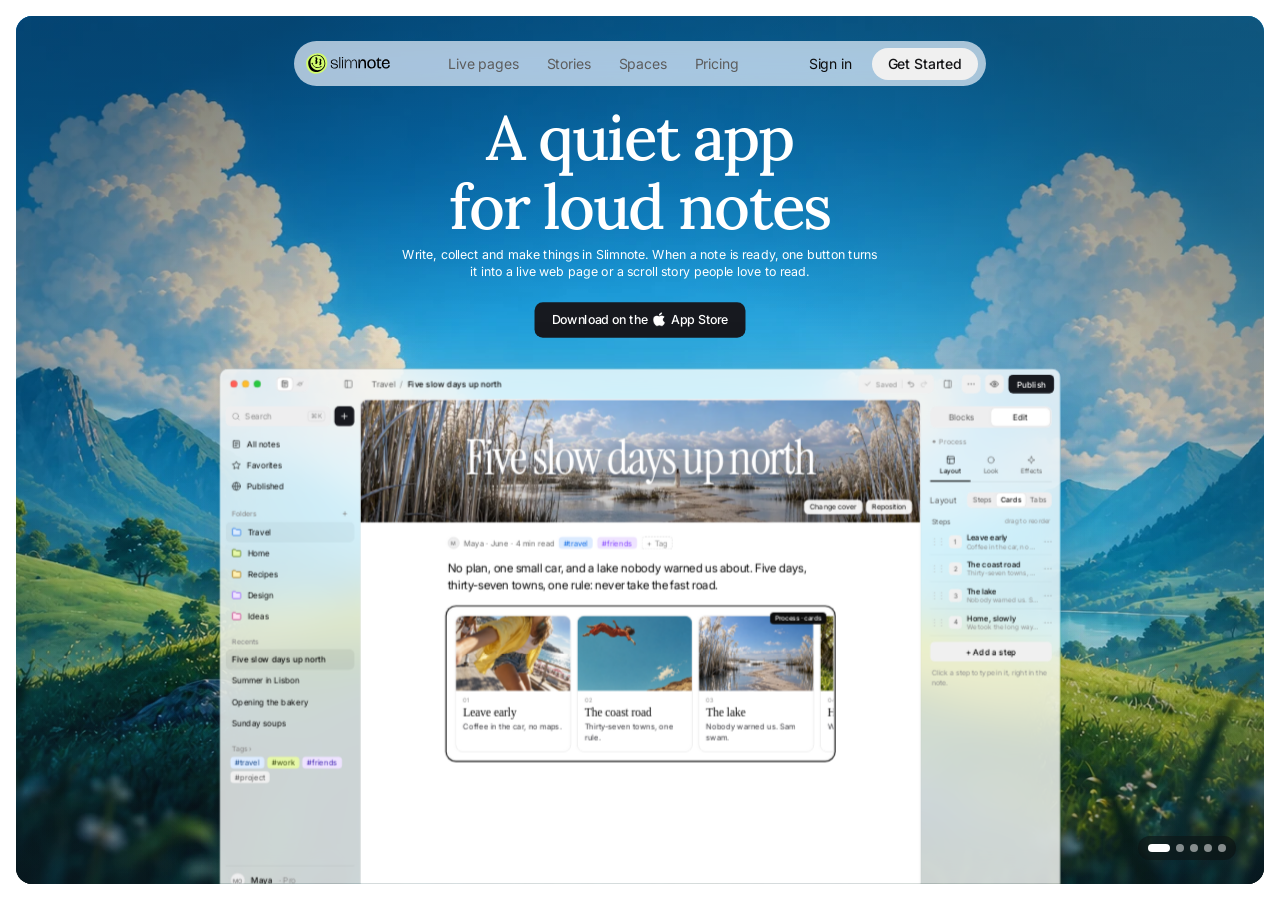
==== index.html @ 44270147 "Hero v7 and v8: two ways to focus on the app; v6 saved - versions/v6/: the still landscape, no focus" ====
<!doctype html>
<html lang="en">
<head>
<meta charset="utf-8">
<meta name="viewport" content="width=device-width, initial-scale=1, viewport-fit=cover">
<title>Slimnote — a quiet app for loud notes</title>
<meta name="description" content="Write, collect and make things in Slimnote. When a note is ready, one button turns it into a live web page.">
<link rel="icon" type="image/svg+xml" href="assets/img/slimnote-mark.svg">
<link rel="preconnect" href="https://fonts.googleapis.com">
<link rel="preconnect" href="https://fonts.gstatic.com" crossorigin>
<link rel="stylesheet" href="https://fonts.googleapis.com/css2?family=Lora:wght@500&amp;family=Google+Sans+Flex:wght@400&amp;family=Instrument+Serif:ital@0;1&amp;family=Caveat:wght@500&amp;family=Inter:wght@500&amp;display=swap">
<link rel="stylesheet" href="css/site.css">
</head>
<body>



<main>
  <section class="hero hero--pill hero--fit focus-vignette" data-hero aria-label="Slimnote">
    <div class="hero-card">
      <img class="hero-video" src="assets/img/hero-landscape.webp" alt="" aria-hidden="true" width="1672" height="941">
      <div class="hero-shade" aria-hidden="true"></div>
      <div class="hero-focus" aria-hidden="true"></div>
      <header class="nav-pill">
        <nav class="nav-pill-inner" aria-label="Main">
          <a class="nav-logo" href="/" aria-label="Slimnote home"><img src="assets/img/slimnote-logo.svg" alt="Slimnote" width="84" height="21"></a>
          <div class="nav-links">
            <a href="#pages">Live pages</a>
            <a href="#stories">Stories</a>
            <a href="#spaces">Spaces</a>
            <a href="#pricing">Pricing</a>
          </div>
          <div class="nav-right">
            <a class="nav-signin" href="https://web.slimnote.app">Sign in</a>
            <a class="btn-quiet btn-round press" href="#get-started">Get Started</a>
          </div>
        </nav>
      </header>

      <div class="hero-content">
        <div class="hero-copy">
          <div class="hero-text">
            <h1 class="hero-title">A quiet app<br>for loud notes</h1>
            <p class="hero-sub">Write, collect and make things in Slimnote. When a note is ready, one button turns it into a live web page or a scroll story people love to read.</p>
          </div>
          <a class="btn-store press" href="#get-started">Download on the <img src="assets/img/apple-logo.png" alt="Apple" width="17" height="17"> App Store</a>
        </div>


        <div class="app-frame">
        <div class="app-window" role="img" aria-label="The Slimnote Mac app, showing notes being made">
          <div class="app-scale">
<div class="screen" data-note="cover" aria-hidden="true">
<!-- Five slow days up north — photo cover and process -->
<div style="width: 1440px; height: 900px; position: relative; overflow: hidden; background: #f9f9f9; color: #0d0d0d; font-family: -apple-system, BlinkMacSystemFont, 'SF Pro Text', 'Inter', 'Segoe UI', system-ui, sans-serif; -webkit-font-smoothing: antialiased; display: flex; flex-direction: column; font-size: 14px;">
  <!-- Top bar -->
  <div style="height: 52px; flex: 0 0 52px; display: flex; align-items: center;">
    <div style="width: 240px; flex: 0 0 240px; display: flex; align-items: center; gap: 10px; padding: 0 12px 0 18px; box-sizing: border-box;">
      <span style="display: flex; gap: 8px; width: 68px; flex: 0 0 68px;" aria-hidden="true"><span style="width: 12px; height: 12px; border-radius: 50%; background: #ff5f57; box-shadow: inset 0 0 0 0.5px rgba(0,0,0,0.2);"></span><span style="width: 12px; height: 12px; border-radius: 50%; background: #febc2e; box-shadow: inset 0 0 0 0.5px rgba(0,0,0,0.2);"></span><span style="width: 12px; height: 12px; border-radius: 50%; background: #28c840; box-shadow: inset 0 0 0 0.5px rgba(0,0,0,0.2);"></span></span>
      <div style="display: flex; padding: 2px; border-radius: 8px; background: #eeeeef; margin-left: 0; margin-right: auto;">
        <span style="width: 26px; height: 22px; border-radius: 6px; background: #ffffff; box-shadow: 0 0 0 1px rgba(0,0,0,0.08); display: flex; align-items: center; justify-content: center;"><svg aria-hidden="true" width="14" height="14" viewBox="0 0 24 24" fill="none" stroke="#0d0d0d" stroke-width="1.6" stroke-linecap="round" stroke-linejoin="round"><rect width="16" height="18" x="4" y="3" rx="2"></rect><path d="M8 8h8"></path><path d="M8 12h8"></path><path d="M8 16h5"></path></svg></span>
        <span style="width: 26px; height: 22px; display: flex; align-items: center; justify-content: center;"><svg aria-hidden="true" width="14" height="14" viewBox="0 0 24 24" fill="none" stroke="#8f8f8f" stroke-width="1.6" stroke-linecap="round" stroke-linejoin="round"><circle cx="12" cy="12" r="5"></circle><path d="M3 15c3-1 15-6 18-9"></path></svg></span>
      </div>
      <svg aria-hidden="true" width="16" height="16" viewBox="0 0 24 24" fill="none" stroke="#5d5d5d" stroke-width="1.6" stroke-linecap="round" stroke-linejoin="round"><rect width="18" height="18" x="3" y="3" rx="2"></rect><path d="M9 3v18"></path></svg>
    </div>
    <div style="flex: 1 1 auto; display: flex; align-items: center; gap: 8px; padding-left: 20px;">
      <span style="color: #5d5d5d;">Travel</span><span style="color: #8f8f8f;">/</span><span style="font-weight: 500;">Five slow days up north</span>
    </div>
    <div style="display: flex; align-items: center; gap: 8px; padding-right: 12px;">
      <span style="display: inline-flex; align-items: center; gap: 8px; height: 32px; padding: 0 10px; border-radius: 8px; background: #f0f0f0; font-size: 12px; color: #8f8f8f;"><svg aria-hidden="true" width="12" height="12" viewBox="0 0 24 24" fill="none" stroke="currentColor" stroke-width="2.2" stroke-linecap="round" stroke-linejoin="round"><path d="M20 6 9 17l-5-5"></path></svg>Saved<span style="width: 1px; height: 14px; background: rgba(0,0,0,0.1);"></span><svg aria-hidden="true" width="14" height="14" viewBox="0 0 24 24" fill="none" stroke="#5d5d5d" stroke-width="1.7" stroke-linecap="round" stroke-linejoin="round"><path d="M9 14 4 9l5-5"></path><path d="M4 9h10.5a5.5 5.5 0 0 1 0 11H11"></path></svg><svg aria-hidden="true" width="14" height="14" viewBox="0 0 24 24" fill="none" stroke="#bdbdbd" stroke-width="1.7" stroke-linecap="round" stroke-linejoin="round"><path d="m15 14 5-5-5-5"></path><path d="M20 9H9.5a5.5 5.5 0 0 0 0 11H13"></path></svg></span>
      <span style="width: 32px; height: 35px; display: flex; align-items: center; justify-content: center;"><svg aria-hidden="true" width="16" height="16" viewBox="0 0 24 24" fill="none" stroke="#5d5d5d" stroke-width="1.6" stroke-linecap="round" stroke-linejoin="round"><rect width="18" height="18" x="3" y="3" rx="2"></rect><path d="M15 3v18"></path></svg></span>
      <span style="width: 32px; height: 32px; border-radius: 8px; background: #f0f0f0; display: flex; align-items: center; justify-content: center;"><svg aria-hidden="true" width="16" height="16" viewBox="0 0 24 24" fill="#3a3a3a"><circle cx="5" cy="12" r="1.6"></circle><circle cx="12" cy="12" r="1.6"></circle><circle cx="19" cy="12" r="1.6"></circle></svg></span>
      <span style="width: 32px; height: 32px; border-radius: 8px; background: #f0f0f0; display: flex; align-items: center; justify-content: center;"><svg aria-hidden="true" width="16" height="16" viewBox="0 0 24 24" fill="none" stroke="#0d0d0d" stroke-width="1.6" stroke-linecap="round" stroke-linejoin="round"><path d="M2 12s3.5-7 10-7 10 7 10 7-3.5 7-10 7S2 12 2 12Z"></path><circle cx="12" cy="12" r="3"></circle></svg></span>
      <span data-pub style="height: 32px; padding: 0 14px; border-radius: 8px; background: #17191f; color: #ffffff; font-weight: 500; display: flex; align-items: center; gap: 6px; transition: background-color 200ms ease, color 200ms ease, transform 160ms cubic-bezier(0.23,1,0.32,1);">Publish</span>
    </div>
  </div>
  <div style="flex: 1 1 auto; display: flex; min-height: 0;">
    <!-- Sidebar -->
    <div style="width: 240px; flex: 0 0 240px; padding: 12px 10px; box-sizing: border-box; display: flex; flex-direction: column; gap: 1px;">
      <div style="display: flex; gap: 6px; margin-bottom: 12px;">
        <div style="flex: 1; height: 34px; border-radius: 8px; background: #eeeeef; display: flex; align-items: center; gap: 8px; padding: 0 10px; color: #8f8f8f;"><svg aria-hidden="true" width="15" height="15" viewBox="0 0 24 24" fill="none" stroke="currentColor" stroke-width="1.6" stroke-linecap="round"><circle cx="11" cy="11" r="8"></circle><path d="m21 21-4.3-4.3"></path></svg>Search<span style="margin-left: auto; font-size: 11px; padding: 1px 5px; border-radius: 5px; border: 1px solid rgba(0,0,0,0.1);">⌘K</span></div>
        <span style="width: 34px; height: 34px; border-radius: 8px; background: #17191f; display: flex; align-items: center; justify-content: center;"><svg aria-hidden="true" width="16" height="16" viewBox="0 0 24 24" fill="none" stroke="#ffffff" stroke-width="2" stroke-linecap="round"><path d="M12 5v14"></path><path d="M5 12h14"></path></svg></span>
      </div>
      <div style="height: 35px; display: flex; align-items: center; gap: 10px; padding: 0 10px;"><svg aria-hidden="true" width="16" height="16" viewBox="0 0 24 24" fill="none" stroke="#0d0d0d" stroke-width="1.6" stroke-linecap="round" stroke-linejoin="round"><rect width="16" height="18" x="4" y="3" rx="2"></rect><path d="M8 8h8"></path><path d="M8 12h8"></path><path d="M8 16h5"></path></svg>All notes</div>
      <div style="height: 35px; display: flex; align-items: center; gap: 10px; padding: 0 10px;"><svg aria-hidden="true" width="16" height="16" viewBox="0 0 24 24" fill="none" stroke="#0d0d0d" stroke-width="1.6" stroke-linejoin="round"><polygon points="12 2 15.09 8.26 22 9.27 17 14.14 18.18 21.02 12 17.77 5.82 21.02 7 14.14 2 9.27 8.91 8.26 12 2"></polygon></svg>Favorites</div>
      <div style="height: 35px; display: flex; align-items: center; gap: 10px; padding: 0 10px;"><svg aria-hidden="true" width="16" height="16" viewBox="0 0 24 24" fill="none" stroke="#0d0d0d" stroke-width="1.6" stroke-linecap="round"><circle cx="12" cy="12" r="10"></circle><path d="M12 2a14.5 14.5 0 0 0 0 20 14.5 14.5 0 0 0 0-20"></path><path d="M2 12h20"></path></svg>Published</div>
      <div style="display: flex; align-items: center; justify-content: space-between; padding: 18px 10px 4px; font-size: 12px; font-weight: 500; color: #8f8f8f;">Folders<span style="font-size: 16px; font-weight: 400;">+</span></div>
      <div style="height: 35px; display: flex; align-items: center; gap: 10px; padding: 0 10px; border-radius: 8px; background: rgba(0,0,0,0.04);"><svg aria-hidden="true" width="17" height="17" viewBox="0 0 24 24" fill="#dcebff" stroke="#1a73e8" stroke-width="1.8" stroke-linejoin="round"><path d="M20 20a2 2 0 0 0 2-2V8a2 2 0 0 0-2-2h-7.9a2 2 0 0 1-1.69-.9L9.6 3.9A2 2 0 0 0 7.93 3H4a2 2 0 0 0-2 2v13a2 2 0 0 0 2 2Z"></path></svg>Travel</div>
      <div style="height: 35px; display: flex; align-items: center; gap: 10px; padding: 0 10px;"><svg aria-hidden="true" width="17" height="17" viewBox="0 0 24 24" fill="#e6f8a8" stroke="#4f6b0a" stroke-width="1.8" stroke-linejoin="round"><path d="M20 20a2 2 0 0 0 2-2V8a2 2 0 0 0-2-2h-7.9a2 2 0 0 1-1.69-.9L9.6 3.9A2 2 0 0 0 7.93 3H4a2 2 0 0 0-2 2v13a2 2 0 0 0 2 2Z"></path></svg>Home</div>
      <div style="height: 35px; display: flex; align-items: center; gap: 10px; padding: 0 10px;"><svg aria-hidden="true" width="17" height="17" viewBox="0 0 24 24" fill="#fff0b0" stroke="#9a6700" stroke-width="1.8" stroke-linejoin="round"><path d="M20 20a2 2 0 0 0 2-2V8a2 2 0 0 0-2-2h-7.9a2 2 0 0 1-1.69-.9L9.6 3.9A2 2 0 0 0 7.93 3H4a2 2 0 0 0-2 2v13a2 2 0 0 0 2 2Z"></path></svg>Recipes</div>
      <div style="height: 35px; display: flex; align-items: center; gap: 10px; padding: 0 10px;"><svg aria-hidden="true" width="17" height="17" viewBox="0 0 24 24" fill="#eee3ff" stroke="#8a4dff" stroke-width="1.8" stroke-linejoin="round"><path d="M20 20a2 2 0 0 0 2-2V8a2 2 0 0 0-2-2h-7.9a2 2 0 0 1-1.69-.9L9.6 3.9A2 2 0 0 0 7.93 3H4a2 2 0 0 0-2 2v13a2 2 0 0 0 2 2Z"></path></svg>Design</div>
      <div style="height: 35px; display: flex; align-items: center; gap: 10px; padding: 0 10px;"><svg aria-hidden="true" width="17" height="17" viewBox="0 0 24 24" fill="#ffe0f0" stroke="#c02a7f" stroke-width="1.8" stroke-linejoin="round"><path d="M20 20a2 2 0 0 0 2-2V8a2 2 0 0 0-2-2h-7.9a2 2 0 0 1-1.69-.9L9.6 3.9A2 2 0 0 0 7.93 3H4a2 2 0 0 0-2 2v13a2 2 0 0 0 2 2Z"></path></svg>Ideas</div>
      <div style="padding: 18px 10px 4px; font-size: 12px; font-weight: 500; color: #8f8f8f;">Recents</div>
      <div style="height: 35px; display: flex; align-items: center; padding: 0 10px; border-radius: 8px; background: rgba(0,0,0,0.06); font-weight: 500;">Five slow days up north</div>
      <div style="height: 35px; display: flex; align-items: center; padding: 0 10px;">Summer in Lisbon</div>
      <div style="height: 35px; display: flex; align-items: center; padding: 0 10px;">Opening the bakery</div>
      <div style="height: 35px; display: flex; align-items: center; padding: 0 10px;">Sunday soups</div>
      <div style="padding: 18px 10px 6px; font-size: 12px; font-weight: 500; color: #8f8f8f;">Tags ›</div>
      <div style="display: flex; flex-wrap: wrap; gap: 5px; padding: 0 8px; font-size: 13px;">
        <span style="padding: 2px 8px; border-radius: 6px; background: #dcebff; color: #1f4f8f;">#travel</span>
        <span style="padding: 2px 8px; border-radius: 6px; background: #e6f8a8; color: #3d4d12;">#work</span>
        <span style="padding: 2px 8px; border-radius: 6px; background: #eee3ff; color: #4b2fb8;">#friends</span>
        <span style="padding: 2px 8px; border-radius: 6px; background: #f0f0f0; color: #5d5d5d;">#project</span>
      </div>
      <div style="margin-top: auto; border-top: 1px solid rgba(0,0,0,0.08); padding: 12px 8px 0; display: flex; align-items: center; gap: 10px;">
        <span style="width: 25px; height: 25px; border-radius: 50%; background: #eeeeef; border: 1px solid #dcdcdc; display: flex; align-items: center; justify-content: center; font-size: 10px; color: #5d5d5d;">MO</span><span style="font-weight: 500;">Maya</span><span style="color: #8f8f8f;">· Pro</span>
      </div>
    </div>
    <!-- Note card -->
    <div data-card style="flex: 1 1 auto; min-width: 0; margin: 0 16px 8px 0; background: #ffffff; border: 1px solid rgba(0,0,0,0.08); border-radius: 12px; overflow: hidden; position: relative;">
      <!-- Photo cover with the title on it (selected) -->
      <div style="position: relative; height: 210px; overflow: hidden;">
        <img src="assets/img/reed-shore.webp" alt="Reeds on a quiet lake shore" style="width: 100%; height: 100%; object-fit: cover; object-position: center 55%; display: block;">
        <div aria-hidden="true" style="position: absolute; inset: 0; background: linear-gradient(180deg, rgba(0,0,0,0) 30%, rgba(0,0,0,0.28));"></div>
        <h1 style="position: absolute; left: 0; right: 0; top: 58px; margin: 0; text-align: center; font-family: 'Instrument Serif', ui-serif, Georgia, serif; font-weight: 400; font-size: 84px; line-height: 1; letter-spacing: -2.8px; color: #ffffff; text-shadow: 0 2px 24px rgba(0,0,0,0.25);">Five slow days up north</h1>
        <div style="position: absolute; right: 14px; bottom: 14px; display: flex; gap: 6px; font-size: 12px;">
          <span style="padding: 5px 10px; border-radius: 8px; background: rgba(255,255,255,0.92); color: #0d0d0d;">Change cover</span>
          <span style="padding: 5px 10px; border-radius: 8px; background: rgba(255,255,255,0.92); color: #0d0d0d;">Reposition</span>
        </div>
      </div>
      <div style="width: 660px; margin: 0 auto; padding-top: 24px;">
        <div style="display: flex; align-items: center; gap: 8px; font-size: 13px; color: #6b6b6b;">
          <span style="width: 20px; height: 20px; border-radius: 50%; background: #eeeeef; border: 1px solid #dcdcdc; display: flex; align-items: center; justify-content: center; font-size: 9px; color: #5d5d5d;">M</span>Maya · June · 4 min read
          <span style="padding: 2px 8px; border-radius: 6px; background: #dcebff; color: #1a73e8;">#travel</span>
          <span style="padding: 2px 8px; border-radius: 6px; background: #eee3ff; color: #8a4dff;">#friends</span>
          <span style="padding: 2px 8px; border-radius: 6px; border: 1px dashed rgba(0,0,0,0.18); color: #8f8f8f;">+ Tag</span>
        </div>
        <p style="margin: 18px 0 0; font-size: 20px; line-height: 1.45; letter-spacing: -0.45px;">No plan, one small car, and a lake nobody warned us about. Five days, thirty-seven towns, one rule: never take the fast road.</p>
        <!-- Process block, classic cards (selected) -->
        <div style="position: relative; margin-top: 24px; padding: 14px 0 14px 14px; border-radius: 14px; background: #ffffff; box-shadow: 0 0 0 2px #ffffff, 0 0 0 4px #0d0d0d; overflow: hidden;">
          <span style="position: absolute; right: 12px; top: 8px; z-index: 2; padding: 3px 8px; border-radius: 6px; background: #0d0d0d; color: #ffffff; font-size: 11px; font-weight: 500;">Process · cards</span>
          <div data-seq="240" style="display: flex; gap: 12px;">
            <div style="flex: 0 0 196px; border-radius: 12px; overflow: hidden; background: #ffffff; box-shadow: 0 0 0 1px rgba(0,0,0,0.1);">
              <img src="assets/img/boardwalk.webp" alt="Friends on a seaside boardwalk" style="width: 100%; height: 128px; object-fit: cover; display: block;">
              <div style="padding: 10px 12px 14px;">
                <div style="font-size: 10px; letter-spacing: 1px; color: #8f8f8f;">01</div>
                <div style="margin-top: 4px; font-family: ui-serif, 'New York', 'Iowan Old Style', Georgia, serif; font-size: 20px; line-height: 1.1; letter-spacing: -0.2px;">Leave early</div>
                <div style="margin-top: 4px; font-size: 13px; line-height: 1.45; color: #3d3d42;">Coffee in the car, no maps.</div>
              </div>
            </div>
            <div style="flex: 0 0 196px; border-radius: 12px; overflow: hidden; background: #ffffff; box-shadow: 0 0 0 1px rgba(0,0,0,0.1);">
              <img src="assets/img/hill-traveler.webp" alt="Someone leaping over a green hill" style="width: 100%; height: 128px; object-fit: cover; display: block;">
              <div style="padding: 10px 12px 14px;">
                <div style="font-size: 10px; letter-spacing: 1px; color: #8f8f8f;">02</div>
                <div style="margin-top: 4px; font-family: ui-serif, 'New York', 'Iowan Old Style', Georgia, serif; font-size: 20px; line-height: 1.1; letter-spacing: -0.2px;">The coast road</div>
                <div style="margin-top: 4px; font-size: 13px; line-height: 1.45; color: #3d3d42;">Thirty-seven towns, one rule.</div>
              </div>
            </div>
            <div style="flex: 0 0 196px; border-radius: 12px; overflow: hidden; background: #ffffff; box-shadow: 0 0 0 1px rgba(0,0,0,0.1);">
              <img src="assets/img/reed-shore.webp" alt="Reeds on a quiet lake shore" style="width: 100%; height: 128px; object-fit: cover; display: block;">
              <div style="padding: 10px 12px 14px;">
                <div style="font-size: 10px; letter-spacing: 1px; color: #8f8f8f;">03</div>
                <div style="margin-top: 4px; font-family: ui-serif, 'New York', 'Iowan Old Style', Georgia, serif; font-size: 20px; line-height: 1.1; letter-spacing: -0.2px;">The lake</div>
                <div style="margin-top: 4px; font-size: 13px; line-height: 1.45; color: #3d3d42;">Nobody warned us. Sam swam.</div>
              </div>
            </div>
            <div style="flex: 0 0 196px; border-radius: 12px; overflow: hidden; background: #ffffff; box-shadow: 0 0 0 1px rgba(0,0,0,0.1);">
              <img src="assets/img/oak-valley.webp" alt="An oak in a green valley" style="width: 100%; height: 128px; object-fit: cover; display: block;">
              <div style="padding: 10px 12px 14px;">
                <div style="font-size: 10px; letter-spacing: 1px; color: #8f8f8f;">04</div>
                <div style="margin-top: 4px; font-family: ui-serif, 'New York', 'Iowan Old Style', Georgia, serif; font-size: 20px; line-height: 1.1; letter-spacing: -0.2px;">Home, slowly</div>
                <div style="margin-top: 4px; font-size: 13px; line-height: 1.45; color: #3d3d42;">We took the long way back.</div>
              </div>
            </div>
          </div>
        </div>
      </div>
    </div>
    <!-- Right panel: process -->
    <div data-panel style="width: 224px; flex: 0 0 224px; padding: 12px 16px 12px 0; box-sizing: border-box; display: flex; flex-direction: column;">
      <div style="display: flex; padding: 3px; border-radius: 10px; background: #eeeeef;">
        <span style="flex: 1; text-align: center; padding: 7px 0; color: #5d5d5d;">Blocks</span>
        <span style="flex: 1; text-align: center; padding: 7px 0; border-radius: 8px; background: #ffffff; box-shadow: 0 0 0 1px rgba(0,0,0,0.06);">Edit</span>
      </div>
      <div style="display: flex; align-items: center; gap: 6px; padding: 16px 4px 8px; font-size: 12px; color: #8f8f8f;"><span style="width: 5px; height: 5px; border-radius: 50%; background: #8f8f8f;"></span>Process</div>
      <div style="display: flex; border-bottom: 1px solid rgba(0,0,0,0.08); margin-bottom: 12px; font-size: 12px;">
        <span style="flex: 1; display: flex; flex-direction: column; align-items: center; gap: 4px; padding: 8px 0 9px; font-size: 11px; color: #0d0d0d; border-bottom: 2px solid #0d0d0d; font-weight: 500;"><svg aria-hidden="true" width="16" height="16" viewBox="0 0 24 24" fill="none" stroke="#0d0d0d" stroke-width="1.6" stroke-linecap="round" stroke-linejoin="round"><rect width="18" height="18" x="3" y="3" rx="2"></rect><path d="M3 9h18"></path><path d="M9 21V9"></path></svg>Layout</span>
        <span style="flex: 1; display: flex; flex-direction: column; align-items: center; gap: 4px; padding: 8px 0 9px; font-size: 11px; color: #5d5d5d;"><svg aria-hidden="true" width="16" height="16" viewBox="0 0 24 24" fill="none" stroke="#5d5d5d" stroke-width="1.6" stroke-linecap="round" stroke-linejoin="round"><circle cx="12" cy="12" r="8"></circle></svg>Look</span>
        <span style="flex: 1; display: flex; flex-direction: column; align-items: center; gap: 4px; padding: 8px 0 9px; font-size: 11px; color: #5d5d5d;"><svg aria-hidden="true" width="16" height="16" viewBox="0 0 24 24" fill="none" stroke="#5d5d5d" stroke-width="1.6" stroke-linecap="round" stroke-linejoin="round"><path d="m12 3-1.9 5.8a2 2 0 0 1-1.3 1.3L3 12l5.8 1.9a2 2 0 0 1 1.3 1.3L12 21l1.9-5.8a2 2 0 0 1 1.3-1.3L21 12l-5.8-1.9a2 2 0 0 1-1.3-1.3Z"></path></svg>Effects</span>
      </div>
      <div style="height: 36px; display: flex; align-items: center; justify-content: space-between;"><span style="color: #5d5d5d;">Layout</span>
        <span style="display: flex; padding: 2px; border-radius: 8px; background: #eeeeef; font-size: 12px;"><span style="padding: 4px 8px; color: #5d5d5d;">Steps</span><span style="padding: 4px 8px; border-radius: 6px; background: #ffffff; box-shadow: 0 0 0 1px rgba(0,0,0,0.06); font-weight: 500;">Cards</span><span style="padding: 4px 8px; color: #5d5d5d;">Tabs</span></span>
      </div>
      <div style="display: flex; justify-content: space-between; padding: 12px 2px 4px; font-size: 12px;"><span style="color: #5d5d5d;">Steps</span><span style="color: #8f8f8f; font-size: 11px;">drag to reorder</span></div>
      <div style="height: 46px; display: flex; align-items: center; gap: 8px; border-bottom: 1px solid rgba(0,0,0,0.05);"><span style="color: #bdbdbd; letter-spacing: -2px;">⋮⋮</span><span style="width: 22px; height: 22px; border-radius: 6px; background: #f0f0f0; font-size: 11px; display: flex; align-items: center; justify-content: center; color: #5d5d5d;">1</span><div style="flex: 1; min-width: 0;"><div style="font-weight: 500; font-size: 13px;">Leave early</div><div style="font-size: 11px; color: #8f8f8f; white-space: nowrap; overflow: hidden; text-overflow: ellipsis;">Coffee in the car, no maps.</div></div><span style="color: #8f8f8f;">⋯</span></div>
      <div style="height: 46px; display: flex; align-items: center; gap: 8px; border-bottom: 1px solid rgba(0,0,0,0.05);"><span style="color: #bdbdbd; letter-spacing: -2px;">⋮⋮</span><span style="width: 22px; height: 22px; border-radius: 6px; background: #f0f0f0; font-size: 11px; display: flex; align-items: center; justify-content: center; color: #5d5d5d;">2</span><div style="flex: 1; min-width: 0;"><div style="font-weight: 500; font-size: 13px;">The coast road</div><div style="font-size: 11px; color: #8f8f8f; white-space: nowrap; overflow: hidden; text-overflow: ellipsis;">Thirty-seven towns, one rule.</div></div><span style="color: #8f8f8f;">⋯</span></div>
      <div style="height: 46px; display: flex; align-items: center; gap: 8px; border-bottom: 1px solid rgba(0,0,0,0.05);"><span style="color: #bdbdbd; letter-spacing: -2px;">⋮⋮</span><span style="width: 22px; height: 22px; border-radius: 6px; background: #f0f0f0; font-size: 11px; display: flex; align-items: center; justify-content: center; color: #5d5d5d;">3</span><div style="flex: 1; min-width: 0;"><div style="font-weight: 500; font-size: 13px;">The lake</div><div style="font-size: 11px; color: #8f8f8f; white-space: nowrap; overflow: hidden; text-overflow: ellipsis;">Nobody warned us. Sam swam.</div></div><span style="color: #8f8f8f;">⋯</span></div>
      <div style="height: 46px; display: flex; align-items: center; gap: 8px; border-bottom: 1px solid rgba(0,0,0,0.05);"><span style="color: #bdbdbd; letter-spacing: -2px;">⋮⋮</span><span style="width: 22px; height: 22px; border-radius: 6px; background: #f0f0f0; font-size: 11px; display: flex; align-items: center; justify-content: center; color: #5d5d5d;">4</span><div style="flex: 1; min-width: 0;"><div style="font-weight: 500; font-size: 13px;">Home, slowly</div><div style="font-size: 11px; color: #8f8f8f; white-space: nowrap; overflow: hidden; text-overflow: ellipsis;">We took the long way back.</div></div><span style="color: #8f8f8f;">⋯</span></div>
      <div style="margin-top: 10px; display: flex; align-items: center; justify-content: center; height: 34px; border-radius: 8px; background: #f0f0f0; font-weight: 500;">+ Add a step</div>
      <p style="margin: 10px 2px 0; font-size: 12px; line-height: 1.45; color: #8f8f8f;">Click a step to type in it, right in the note.</p>
    </div>
  </div>
</div>
</div>
<div class="screen" data-note="scrapbook" aria-hidden="true">
<!-- Dana turns 30 — scrapbook gallery -->
<div style="width: 1440px; height: 900px; position: relative; overflow: hidden; background: #f9f9f9; color: #0d0d0d; font-family: -apple-system, BlinkMacSystemFont, 'SF Pro Text', 'Inter', 'Segoe UI', system-ui, sans-serif; -webkit-font-smoothing: antialiased; display: flex; flex-direction: column; font-size: 14px;">
  <!-- Top bar -->
  <div style="height: 52px; flex: 0 0 52px; display: flex; align-items: center;">
    <div style="width: 240px; flex: 0 0 240px; display: flex; align-items: center; gap: 10px; padding: 0 12px 0 18px; box-sizing: border-box;">
      <span style="display: flex; gap: 8px; width: 68px; flex: 0 0 68px;" aria-hidden="true"><span style="width: 12px; height: 12px; border-radius: 50%; background: #ff5f57; box-shadow: inset 0 0 0 0.5px rgba(0,0,0,0.2);"></span><span style="width: 12px; height: 12px; border-radius: 50%; background: #febc2e; box-shadow: inset 0 0 0 0.5px rgba(0,0,0,0.2);"></span><span style="width: 12px; height: 12px; border-radius: 50%; background: #28c840; box-shadow: inset 0 0 0 0.5px rgba(0,0,0,0.2);"></span></span>
      <div style="display: flex; padding: 2px; border-radius: 8px; background: #eeeeef; margin-left: 0; margin-right: auto;">
        <span style="width: 26px; height: 22px; border-radius: 6px; background: #ffffff; box-shadow: 0 0 0 1px rgba(0,0,0,0.08); display: flex; align-items: center; justify-content: center;"><svg aria-hidden="true" width="14" height="14" viewBox="0 0 24 24" fill="none" stroke="#0d0d0d" stroke-width="1.6" stroke-linecap="round" stroke-linejoin="round"><rect width="16" height="18" x="4" y="3" rx="2"></rect><path d="M8 8h8"></path><path d="M8 12h8"></path><path d="M8 16h5"></path></svg></span>
        <span style="width: 26px; height: 22px; display: flex; align-items: center; justify-content: center;"><svg aria-hidden="true" width="14" height="14" viewBox="0 0 24 24" fill="none" stroke="#8f8f8f" stroke-width="1.6" stroke-linecap="round" stroke-linejoin="round"><circle cx="12" cy="12" r="5"></circle><path d="M3 15c3-1 15-6 18-9"></path></svg></span>
      </div>
      <svg aria-hidden="true" width="16" height="16" viewBox="0 0 24 24" fill="none" stroke="#5d5d5d" stroke-width="1.6" stroke-linecap="round" stroke-linejoin="round"><rect width="18" height="18" x="3" y="3" rx="2"></rect><path d="M9 3v18"></path></svg>
    </div>
    <div style="flex: 1 1 auto; display: flex; align-items: center; gap: 8px; padding-left: 20px;">
      <span style="color: #5d5d5d;">Home</span><span style="color: #8f8f8f;">/</span><span style="font-weight: 500;">Dana turns 30</span>
    </div>
    <div style="display: flex; align-items: center; gap: 8px; padding-right: 12px;">
      <span style="display: inline-flex; align-items: center; gap: 6px; font-size: 13px; color: #5d5d5d; margin-right: 6px;"><span style="display: flex;"><span style="width: 20px; height: 20px; border-radius: 50%; background: #eee3ff; border: 1.5px solid #ffffff; display: flex; align-items: center; justify-content: center; font-size: 9px; color: #4b2fb8;">S</span><span style="width: 20px; height: 20px; margin-left: -6px; border-radius: 50%; background: #e6f8a8; border: 1.5px solid #ffffff; display: flex; align-items: center; justify-content: center; font-size: 9px; color: #3d4d12;">C</span></span>Sam is editing</span>
      <span style="display: inline-flex; align-items: center; gap: 8px; height: 32px; padding: 0 10px; border-radius: 8px; background: #f0f0f0; font-size: 12px; color: #8f8f8f;"><svg aria-hidden="true" width="12" height="12" viewBox="0 0 24 24" fill="none" stroke="currentColor" stroke-width="2.2" stroke-linecap="round" stroke-linejoin="round"><path d="M20 6 9 17l-5-5"></path></svg>Saved<span style="width: 1px; height: 14px; background: rgba(0,0,0,0.1);"></span><svg aria-hidden="true" width="14" height="14" viewBox="0 0 24 24" fill="none" stroke="#5d5d5d" stroke-width="1.7" stroke-linecap="round" stroke-linejoin="round"><path d="M9 14 4 9l5-5"></path><path d="M4 9h10.5a5.5 5.5 0 0 1 0 11H11"></path></svg><svg aria-hidden="true" width="14" height="14" viewBox="0 0 24 24" fill="none" stroke="#bdbdbd" stroke-width="1.7" stroke-linecap="round" stroke-linejoin="round"><path d="m15 14 5-5-5-5"></path><path d="M20 9H9.5a5.5 5.5 0 0 0 0 11H13"></path></svg></span>
      <span style="width: 32px; height: 35px; display: flex; align-items: center; justify-content: center;"><svg aria-hidden="true" width="16" height="16" viewBox="0 0 24 24" fill="none" stroke="#5d5d5d" stroke-width="1.6" stroke-linecap="round" stroke-linejoin="round"><rect width="18" height="18" x="3" y="3" rx="2"></rect><path d="M15 3v18"></path></svg></span>
      <span style="width: 32px; height: 32px; border-radius: 8px; background: #f0f0f0; display: flex; align-items: center; justify-content: center;"><svg aria-hidden="true" width="16" height="16" viewBox="0 0 24 24" fill="#3a3a3a"><circle cx="5" cy="12" r="1.6"></circle><circle cx="12" cy="12" r="1.6"></circle><circle cx="19" cy="12" r="1.6"></circle></svg></span>
      <span style="width: 32px; height: 32px; border-radius: 8px; background: #f0f0f0; display: flex; align-items: center; justify-content: center;"><svg aria-hidden="true" width="16" height="16" viewBox="0 0 24 24" fill="none" stroke="#0d0d0d" stroke-width="1.6" stroke-linecap="round" stroke-linejoin="round"><path d="M2 12s3.5-7 10-7 10 7 10 7-3.5 7-10 7S2 12 2 12Z"></path><circle cx="12" cy="12" r="3"></circle></svg></span>
      <span data-pub style="height: 32px; padding: 0 14px; border-radius: 8px; background: #17191f; color: #ffffff; font-weight: 500; display: flex; align-items: center; gap: 6px; transition: background-color 200ms ease, color 200ms ease, transform 160ms cubic-bezier(0.23,1,0.32,1);">Publish</span>
    </div>
  </div>
  <div style="flex: 1 1 auto; display: flex; min-height: 0;">
    <!-- Sidebar -->
    <div style="width: 240px; flex: 0 0 240px; padding: 12px 10px; box-sizing: border-box; display: flex; flex-direction: column; gap: 1px;">
      <div style="display: flex; gap: 6px; margin-bottom: 12px;">
        <div style="flex: 1; height: 34px; border-radius: 8px; background: #eeeeef; display: flex; align-items: center; gap: 8px; padding: 0 10px; color: #8f8f8f;"><svg aria-hidden="true" width="15" height="15" viewBox="0 0 24 24" fill="none" stroke="currentColor" stroke-width="1.6" stroke-linecap="round"><circle cx="11" cy="11" r="8"></circle><path d="m21 21-4.3-4.3"></path></svg>Search<span style="margin-left: auto; font-size: 11px; padding: 1px 5px; border-radius: 5px; border: 1px solid rgba(0,0,0,0.1);">⌘K</span></div>
        <span style="width: 34px; height: 34px; border-radius: 8px; background: #17191f; display: flex; align-items: center; justify-content: center;"><svg aria-hidden="true" width="16" height="16" viewBox="0 0 24 24" fill="none" stroke="#ffffff" stroke-width="2" stroke-linecap="round"><path d="M12 5v14"></path><path d="M5 12h14"></path></svg></span>
      </div>
      <div style="height: 35px; display: flex; align-items: center; gap: 10px; padding: 0 10px;"><svg aria-hidden="true" width="16" height="16" viewBox="0 0 24 24" fill="none" stroke="#0d0d0d" stroke-width="1.6" stroke-linecap="round" stroke-linejoin="round"><rect width="16" height="18" x="4" y="3" rx="2"></rect><path d="M8 8h8"></path><path d="M8 12h8"></path><path d="M8 16h5"></path></svg>All notes</div>
      <div style="height: 35px; display: flex; align-items: center; gap: 10px; padding: 0 10px;"><svg aria-hidden="true" width="16" height="16" viewBox="0 0 24 24" fill="none" stroke="#0d0d0d" stroke-width="1.6" stroke-linejoin="round"><polygon points="12 2 15.09 8.26 22 9.27 17 14.14 18.18 21.02 12 17.77 5.82 21.02 7 14.14 2 9.27 8.91 8.26 12 2"></polygon></svg>Favorites</div>
      <div style="height: 35px; display: flex; align-items: center; gap: 10px; padding: 0 10px;"><svg aria-hidden="true" width="16" height="16" viewBox="0 0 24 24" fill="none" stroke="#0d0d0d" stroke-width="1.6" stroke-linecap="round"><circle cx="12" cy="12" r="10"></circle><path d="M12 2a14.5 14.5 0 0 0 0 20 14.5 14.5 0 0 0 0-20"></path><path d="M2 12h20"></path></svg>Published</div>
      <div style="display: flex; align-items: center; justify-content: space-between; padding: 18px 10px 4px; font-size: 12px; font-weight: 500; color: #8f8f8f;">Folders<span style="font-size: 16px; font-weight: 400;">+</span></div>
      <div style="height: 35px; display: flex; align-items: center; gap: 10px; padding: 0 10px;"><svg aria-hidden="true" width="17" height="17" viewBox="0 0 24 24" fill="#dcebff" stroke="#1a73e8" stroke-width="1.8" stroke-linejoin="round"><path d="M20 20a2 2 0 0 0 2-2V8a2 2 0 0 0-2-2h-7.9a2 2 0 0 1-1.69-.9L9.6 3.9A2 2 0 0 0 7.93 3H4a2 2 0 0 0-2 2v13a2 2 0 0 0 2 2Z"></path></svg>Travel</div>
      <div style="height: 35px; display: flex; align-items: center; gap: 10px; padding: 0 10px; border-radius: 8px; background: rgba(0,0,0,0.04);"><svg aria-hidden="true" width="17" height="17" viewBox="0 0 24 24" fill="#e6f8a8" stroke="#4f6b0a" stroke-width="1.8" stroke-linejoin="round"><path d="M20 20a2 2 0 0 0 2-2V8a2 2 0 0 0-2-2h-7.9a2 2 0 0 1-1.69-.9L9.6 3.9A2 2 0 0 0 7.93 3H4a2 2 0 0 0-2 2v13a2 2 0 0 0 2 2Z"></path></svg>Home</div>
      <div style="height: 35px; display: flex; align-items: center; gap: 10px; padding: 0 10px;"><svg aria-hidden="true" width="17" height="17" viewBox="0 0 24 24" fill="#fff0b0" stroke="#9a6700" stroke-width="1.8" stroke-linejoin="round"><path d="M20 20a2 2 0 0 0 2-2V8a2 2 0 0 0-2-2h-7.9a2 2 0 0 1-1.69-.9L9.6 3.9A2 2 0 0 0 7.93 3H4a2 2 0 0 0-2 2v13a2 2 0 0 0 2 2Z"></path></svg>Recipes</div>
      <div style="height: 35px; display: flex; align-items: center; gap: 10px; padding: 0 10px;"><svg aria-hidden="true" width="17" height="17" viewBox="0 0 24 24" fill="#eee3ff" stroke="#8a4dff" stroke-width="1.8" stroke-linejoin="round"><path d="M20 20a2 2 0 0 0 2-2V8a2 2 0 0 0-2-2h-7.9a2 2 0 0 1-1.69-.9L9.6 3.9A2 2 0 0 0 7.93 3H4a2 2 0 0 0-2 2v13a2 2 0 0 0 2 2Z"></path></svg>Design</div>
      <div style="height: 35px; display: flex; align-items: center; gap: 10px; padding: 0 10px;"><svg aria-hidden="true" width="17" height="17" viewBox="0 0 24 24" fill="#ffe0f0" stroke="#c02a7f" stroke-width="1.8" stroke-linejoin="round"><path d="M20 20a2 2 0 0 0 2-2V8a2 2 0 0 0-2-2h-7.9a2 2 0 0 1-1.69-.9L9.6 3.9A2 2 0 0 0 7.93 3H4a2 2 0 0 0-2 2v13a2 2 0 0 0 2 2Z"></path></svg>Ideas</div>
      <div style="padding: 18px 10px 4px; font-size: 12px; font-weight: 500; color: #8f8f8f;">Recents</div>
      <div style="height: 35px; display: flex; align-items: center; padding: 0 10px; border-radius: 8px; background: rgba(0,0,0,0.06); font-weight: 500;">Dana turns 30</div>
      <div style="height: 35px; display: flex; align-items: center; padding: 0 10px;">Five slow days up north</div>
      <div style="height: 35px; display: flex; align-items: center; padding: 0 10px;">Opening the bakery</div>
      <div style="height: 35px; display: flex; align-items: center; padding: 0 10px;">Sunday soups</div>
      <div style="padding: 18px 10px 6px; font-size: 12px; font-weight: 500; color: #8f8f8f;">Tags ›</div>
      <div style="display: flex; flex-wrap: wrap; gap: 5px; padding: 0 8px; font-size: 13px;">
        <span style="padding: 2px 8px; border-radius: 6px; background: #ffe0f0; color: #8f1f5c;">#birthday</span>
        <span style="padding: 2px 8px; border-radius: 6px; background: #eee3ff; color: #4b2fb8;">#friends</span>
        <span style="padding: 2px 8px; border-radius: 6px; background: #dcebff; color: #1f4f8f;">#travel</span>
        <span style="padding: 2px 8px; border-radius: 6px; background: #e6f8a8; color: #3d4d12;">#work</span>
      </div>
      <div style="margin-top: auto; border-top: 1px solid rgba(0,0,0,0.08); padding: 12px 8px 0; display: flex; align-items: center; gap: 10px;">
        <span style="width: 25px; height: 25px; border-radius: 50%; background: #eeeeef; border: 1px solid #dcdcdc; display: flex; align-items: center; justify-content: center; font-size: 10px; color: #5d5d5d;">CM</span><span style="font-weight: 500;">Chloe</span><span style="color: #8f8f8f;">· Family</span>
      </div>
    </div>
    <!-- Note card -->
    <div data-card style="flex: 1 1 auto; min-width: 0; margin: 0 16px 8px 0; background: #ffffff; border: 1px solid rgba(0,0,0,0.08); border-radius: 12px; overflow: hidden; position: relative;">
      <div style="width: 680px; margin: 0 auto; padding-top: 30px;">
        <div style="display: flex; align-items: center; gap: 8px; font-size: 13px; color: #6b6b6b;">
          <span style="width: 20px; height: 20px; border-radius: 50%; background: #eeeeef; border: 1px solid #dcdcdc; display: flex; align-items: center; justify-content: center; font-size: 9px; color: #5d5d5d;">C</span>Chloe, Sam · Jun 14 · 2 min read
          <span style="padding: 2px 8px; border-radius: 6px; background: #ffe0f0; color: #8f1f5c;">#birthday</span>
          <span style="padding: 2px 8px; border-radius: 6px; background: #eee3ff; color: #4b2fb8;">#friends</span>
        </div>
        <h1 style="margin: 22px 0 0; font-family: 'Instrument Serif', ui-serif, Georgia, serif; font-weight: 400; font-size: 92px; line-height: 0.95; letter-spacing: -2.5px;">Dana turns <span style="font-style: italic;">30</span></h1>
        <p style="margin: 18px 0 0; font-size: 20px; line-height: 1.4; letter-spacing: -0.45px;">Rooftop, string lights, a cake that almost didn’t make it up the stairs.</p>
      </div>
      <!-- Scrapbook gallery, selected -->
      <div style="position: relative; width: 760px; height: 470px; margin: 26px auto 0; border-radius: 12px; overflow: hidden; background-color: #f6f6f2; background-image: linear-gradient(rgba(70,90,160,0.16) 1px, transparent 1px), linear-gradient(90deg, rgba(70,90,160,0.16) 1px, transparent 1px); background-size: 28px 28px; box-shadow: inset 0 0 0 2px #0d0d0d;">
        <span style="position: absolute; left: 12px; top: 12px; z-index: 6; padding: 3px 8px; border-radius: 6px; background: #0d0d0d; color: #ffffff; font-size: 11px; font-weight: 500;">Gallery · scrapbook</span>
        <!-- torn note -->
        <div style="position: absolute; left: 34px; top: 54px; width: 190px; padding: 18px 16px 22px; background: #fffdf6; transform: rotate(-5deg); box-shadow: 0 6px 16px rgba(0,0,0,0.12); clip-path: polygon(0 4%, 8% 0, 18% 3%, 30% 0, 44% 2%, 58% 0, 72% 3%, 86% 0, 100% 2%, 100% 100%, 0 100%);">
          <p style="margin: 0; font-family: 'Caveat', 'Bradley Hand', cursive; font-size: 26px; line-height: 1.1; color: #2b2b2b;">Saturday, 7pm<br>rooftop!! bring<br>a sweater</p>
        </div>
        <span style="position: absolute; left: 80px; top: 40px; width: 90px; height: 22px; background: rgba(210,252,108,0.85); transform: rotate(-8deg);"></span>
        <!-- big polaroid -->
        <div style="position: absolute; left: 236px; top: 30px; width: 268px; padding: 12px 12px 46px; background: #fbfaf6; transform: rotate(2.5deg); box-shadow: 0 14px 30px rgba(0,0,0,0.2);">
          <img src="assets/img/rooftop.webp" alt="The rooftop at dusk" style="width: 244px; height: 250px; object-fit: cover; display: block;">
          <p style="margin: 8px 0 0; font-family: 'Caveat', 'Bradley Hand', cursive; font-size: 22px; color: #3a3a3a;">the view, 8:12pm</p>
        </div>
        <span style="position: absolute; left: 330px; top: 18px; width: 80px; height: 22px; background: rgba(185,166,245,0.8); transform: rotate(4deg);"></span>
        <!-- cake -->
        <div style="position: absolute; left: 520px; top: 46px; width: 200px; padding: 9px 9px 32px; background: #fbfaf6; transform: rotate(-4deg); box-shadow: 0 12px 26px rgba(0,0,0,0.18);">
          <img src="assets/img/cake.webp" alt="Birthday cake with candles" style="width: 182px; height: 170px; object-fit: cover; display: block;">
          <p style="margin: 6px 0 0; font-family: 'Caveat', 'Bradley Hand', cursive; font-size: 19px; color: #3a3a3a;">made it! (barely)</p>
        </div>
        <!-- lights small square -->
        <div style="position: absolute; left: 44px; top: 250px; width: 168px; padding: 8px; background: #ffffff; transform: rotate(4deg); box-shadow: 0 10px 22px rgba(0,0,0,0.16);">
          <img src="assets/img/lights.webp" alt="String lights" style="width: 152px; height: 150px; object-fit: cover; display: block;">
        </div>
        <!-- gift, torn edge -->
        <div style="position: absolute; left: 540px; top: 270px; width: 190px; transform: rotate(5deg); filter: drop-shadow(0 8px 14px rgba(0,0,0,0.18));">
          <img src="assets/img/gift.webp" alt="A wrapped gift" style="width: 190px; height: 160px; object-fit: cover; display: block; clip-path: polygon(0 3%, 10% 0, 22% 4%, 36% 1%, 50% 4%, 64% 0, 78% 3%, 90% 0, 100% 3%, 100% 97%, 88% 100%, 74% 96%, 60% 100%, 46% 97%, 32% 100%, 18% 96%, 6% 100%, 0 97%);">
        </div>
        <!-- ticket stub -->
        <div style="position: absolute; left: 252px; top: 362px; padding: 8px 14px; background: #fff0b0; border: 1.5px dashed #c9a43a; transform: rotate(-3deg); font-family: ui-monospace, 'SF Mono', Menlo, monospace; font-size: 11px; letter-spacing: 1.5px; color: #6b5310;">ADMIT ONE · DANA’S 30TH</div>
        <!-- stickers -->
        <img data-place src="assets/img/sticker-love-it.webp" alt="" style="position: absolute; left: 440px; top: 300px; width: 104px; transform: rotate(-10deg);">
        <img src="assets/img/sticker-daisy.webp" alt="" style="position: absolute; left: 190px; top: 220px; width: 66px; transform: rotate(14deg);">
        <img src="assets/img/sticker-smiley.webp" alt="" style="position: absolute; left: 686px; top: 20px; width: 64px; transform: rotate(10deg);">
      </div>
    </div>
    <!-- Right panel: gallery style -->
    <div data-panel style="width: 224px; flex: 0 0 224px; padding: 12px 16px 12px 0; box-sizing: border-box; display: flex; flex-direction: column;">
      <div style="display: flex; padding: 3px; border-radius: 10px; background: #eeeeef;">
        <span style="flex: 1; text-align: center; padding: 7px 0; color: #5d5d5d;">Blocks</span>
        <span style="flex: 1; text-align: center; padding: 7px 0; border-radius: 8px; background: #ffffff; box-shadow: 0 0 0 1px rgba(0,0,0,0.06);">Edit</span>
      </div>
      <div style="display: flex; align-items: center; gap: 6px; padding: 16px 4px 8px; font-size: 12px; color: #8f8f8f;"><span style="width: 5px; height: 5px; border-radius: 50%; background: #8f8f8f;"></span>Gallery</div>
      <div style="display: flex; border-bottom: 1px solid rgba(0,0,0,0.08); margin-bottom: 12px; font-size: 12px;">
        <span style="flex: 1; display: flex; flex-direction: column; align-items: center; gap: 4px; padding: 8px 0 9px; font-size: 11px; color: #5d5d5d;"><svg aria-hidden="true" width="16" height="16" viewBox="0 0 24 24" fill="none" stroke="#5d5d5d" stroke-width="1.6" stroke-linecap="round" stroke-linejoin="round"><rect width="18" height="18" x="3" y="3" rx="2"></rect><path d="M3 9h18"></path><path d="M9 21V9"></path></svg>Layout</span>
        <span style="flex: 1; display: flex; flex-direction: column; align-items: center; gap: 4px; padding: 8px 0 9px; font-size: 11px; color: #0d0d0d; border-bottom: 2px solid #0d0d0d; font-weight: 500;"><svg aria-hidden="true" width="16" height="16" viewBox="0 0 24 24" fill="none" stroke="#0d0d0d" stroke-width="1.6" stroke-linecap="round" stroke-linejoin="round"><circle cx="12" cy="12" r="8"></circle></svg>Look</span>
        <span style="flex: 1; display: flex; flex-direction: column; align-items: center; gap: 4px; padding: 8px 0 9px; font-size: 11px; color: #5d5d5d;"><svg aria-hidden="true" width="16" height="16" viewBox="0 0 24 24" fill="none" stroke="#5d5d5d" stroke-width="1.6" stroke-linecap="round" stroke-linejoin="round"><path d="m12 3-1.9 5.8a2 2 0 0 1-1.3 1.3L3 12l5.8 1.9a2 2 0 0 1 1.3 1.3L12 21l1.9-5.8a2 2 0 0 1 1.3-1.3L21 12l-5.8-1.9a2 2 0 0 1-1.3-1.3Z"></path></svg>Effects</span>
      </div>
      <div style="height: 40px; display: flex; align-items: center; justify-content: space-between;"><span style="color: #5d5d5d;">Style</span>
        <span style="display: flex; padding: 2px; border-radius: 8px; background: #eeeeef; font-size: 12px;"><span style="padding: 4px 8px; color: #5d5d5d;">Classic</span><span style="padding: 4px 8px; border-radius: 6px; background: #ffffff; box-shadow: 0 0 0 1px rgba(0,0,0,0.06); font-weight: 500;">✂ Scrapbook</span></span>
      </div>
      <div style="font-size: 12px; color: #5d5d5d; padding: 10px 2px 6px;">Paper</div>
      <div style="display: grid; grid-template-columns: repeat(4, minmax(0, 1fr)); gap: 6px;">
        <span style="height: 34px; border-radius: 7px; background: #ffffff; border: 1px solid rgba(0,0,0,0.1);"></span>
        <span style="height: 34px; border-radius: 7px; background-color: #e6d6ba; background-image: radial-gradient(rgba(90,60,20,0.2) 1px, transparent 1.2px); background-size: 5px 5px; border: 1px solid rgba(0,0,0,0.1);"></span>
        <span style="height: 34px; border-radius: 7px; background-color: #f6f6f2; background-image: linear-gradient(rgba(70,90,160,0.2) 1px, transparent 1px), linear-gradient(90deg, rgba(70,90,160,0.2) 1px, transparent 1px); background-size: 8px 8px; box-shadow: 0 0 0 2px #ffffff, 0 0 0 3px #0d0d0d;"></span>
        <span style="height: 34px; border-radius: 7px; background: #fbd9e3; border: 1px solid rgba(0,0,0,0.1);"></span>
      </div>
      <div style="font-size: 12px; color: #5d5d5d; padding: 14px 2px 6px;">Frames</div>
      <div style="display: flex; flex-wrap: wrap; gap: 5px; font-size: 12px;">
        <span style="padding: 3px 9px; border-radius: 999px; background: #0d0d0d; color: #ffffff;">Polaroid</span>
        <span style="padding: 3px 9px; border-radius: 999px; background: #f0f0f0;">Torn</span>
        <span style="padding: 3px 9px; border-radius: 999px; background: #f0f0f0;">Plain</span>
        <span style="padding: 3px 9px; border-radius: 999px; background: #f0f0f0;">Mixed</span>
      </div>
      <div style="height: 40px; margin-top: 12px; display: flex; align-items: center; justify-content: space-between; border-top: 1px solid rgba(0,0,0,0.06);"><span style="color: #5d5d5d;">Tape</span><span style="width: 32px; height: 18px; border-radius: 999px; background: #0d0d0d; position: relative;"><span style="position: absolute; right: 2px; top: 2px; width: 14px; height: 14px; border-radius: 50%; background: #ffffff;"></span></span></div>
      <div style="height: 40px; display: flex; align-items: center; justify-content: space-between; border-top: 1px solid rgba(0,0,0,0.06);"><span style="color: #5d5d5d;">Handwritten captions</span><span style="width: 32px; height: 18px; border-radius: 999px; background: #0d0d0d; position: relative;"><span style="position: absolute; right: 2px; top: 2px; width: 14px; height: 14px; border-radius: 50%; background: #ffffff;"></span></span></div>
      <div style="height: 40px; display: flex; align-items: center; justify-content: space-between; border-top: 1px solid rgba(0,0,0,0.06); border-bottom: 1px solid rgba(0,0,0,0.06);"><span style="color: #5d5d5d;">Tilt</span><span style="font-weight: 500;">Playful ▾</span></div>
      <div style="margin-top: 14px; display: flex; align-items: center; justify-content: center; gap: 6px; height: 34px; border-radius: 8px; border: 1px dashed rgba(0,0,0,0.2); color: #5d5d5d;">+ Add photos or stickers</div>
    </div>
  </div>
</div>
<div data-cursor="Chloe" class="cursor" aria-hidden="true"><div class="cursor-x"><div class="cursor-y"><div class="cursor-body"><img class="cursor-arrow" src="assets/img/cursor-blue.svg" width="27" height="28" alt=""><span class="cursor-tag is-blue">Chloe</span></div></div></div></div>
</div>
<div class="screen" data-note="writing" aria-hidden="true">
<!-- Year one — dynamic text -->
<div style="width: 1440px; height: 900px; position: relative; overflow: hidden; background: #f9f9f9; color: #0d0d0d; font-family: -apple-system, BlinkMacSystemFont, 'SF Pro Text', 'Inter', 'Segoe UI', system-ui, sans-serif; -webkit-font-smoothing: antialiased; display: flex; flex-direction: column; font-size: 14px;">
  <!-- Top bar -->
  <div style="height: 52px; flex: 0 0 52px; display: flex; align-items: center;">
    <div style="width: 240px; flex: 0 0 240px; display: flex; align-items: center; gap: 10px; padding: 0 12px 0 18px; box-sizing: border-box;">
      <span style="display: flex; gap: 8px; width: 68px; flex: 0 0 68px;" aria-hidden="true"><span style="width: 12px; height: 12px; border-radius: 50%; background: #ff5f57; box-shadow: inset 0 0 0 0.5px rgba(0,0,0,0.2);"></span><span style="width: 12px; height: 12px; border-radius: 50%; background: #febc2e; box-shadow: inset 0 0 0 0.5px rgba(0,0,0,0.2);"></span><span style="width: 12px; height: 12px; border-radius: 50%; background: #28c840; box-shadow: inset 0 0 0 0.5px rgba(0,0,0,0.2);"></span></span>
      <div style="display: flex; padding: 2px; border-radius: 8px; background: #eeeeef; margin-left: 0; margin-right: auto;">
        <span style="width: 26px; height: 22px; border-radius: 6px; background: #ffffff; box-shadow: 0 0 0 1px rgba(0,0,0,0.08); display: flex; align-items: center; justify-content: center;"><svg aria-hidden="true" width="14" height="14" viewBox="0 0 24 24" fill="none" stroke="#0d0d0d" stroke-width="1.6" stroke-linecap="round" stroke-linejoin="round"><rect width="16" height="18" x="4" y="3" rx="2"></rect><path d="M8 8h8"></path><path d="M8 12h8"></path><path d="M8 16h5"></path></svg></span>
        <span style="width: 26px; height: 22px; display: flex; align-items: center; justify-content: center;"><svg aria-hidden="true" width="14" height="14" viewBox="0 0 24 24" fill="none" stroke="#8f8f8f" stroke-width="1.6" stroke-linecap="round" stroke-linejoin="round"><circle cx="12" cy="12" r="5"></circle><path d="M3 15c3-1 15-6 18-9"></path></svg></span>
      </div>
      <svg aria-hidden="true" width="16" height="16" viewBox="0 0 24 24" fill="none" stroke="#5d5d5d" stroke-width="1.6" stroke-linecap="round" stroke-linejoin="round"><rect width="18" height="18" x="3" y="3" rx="2"></rect><path d="M9 3v18"></path></svg>
    </div>
    <div style="flex: 1 1 auto; display: flex; align-items: center; gap: 8px; padding-left: 20px;">
      <span style="color: #5d5d5d;">Ideas</span><span style="color: #8f8f8f;">/</span><span style="font-weight: 500;">Year one</span>
    </div>
    <div style="display: flex; align-items: center; gap: 8px; padding-right: 12px;">
      <span style="display: inline-flex; align-items: center; gap: 8px; height: 32px; padding: 0 10px; border-radius: 8px; background: #f0f0f0; font-size: 12px; color: #8f8f8f;">Editing…<span style="width: 1px; height: 14px; background: rgba(0,0,0,0.1);"></span><svg aria-hidden="true" width="14" height="14" viewBox="0 0 24 24" fill="none" stroke="#5d5d5d" stroke-width="1.7" stroke-linecap="round" stroke-linejoin="round"><path d="M9 14 4 9l5-5"></path><path d="M4 9h10.5a5.5 5.5 0 0 1 0 11H11"></path></svg><svg aria-hidden="true" width="14" height="14" viewBox="0 0 24 24" fill="none" stroke="#bdbdbd" stroke-width="1.7" stroke-linecap="round" stroke-linejoin="round"><path d="m15 14 5-5-5-5"></path><path d="M20 9H9.5a5.5 5.5 0 0 0 0 11H13"></path></svg></span>
      <span style="width: 32px; height: 35px; display: flex; align-items: center; justify-content: center;"><svg aria-hidden="true" width="16" height="16" viewBox="0 0 24 24" fill="none" stroke="#5d5d5d" stroke-width="1.6" stroke-linecap="round" stroke-linejoin="round"><rect width="18" height="18" x="3" y="3" rx="2"></rect><path d="M15 3v18"></path></svg></span>
      <span style="width: 32px; height: 32px; border-radius: 8px; background: #f0f0f0; display: flex; align-items: center; justify-content: center;"><svg aria-hidden="true" width="16" height="16" viewBox="0 0 24 24" fill="#3a3a3a"><circle cx="5" cy="12" r="1.6"></circle><circle cx="12" cy="12" r="1.6"></circle><circle cx="19" cy="12" r="1.6"></circle></svg></span>
      <span style="width: 32px; height: 32px; border-radius: 8px; background: #f0f0f0; display: flex; align-items: center; justify-content: center;"><svg aria-hidden="true" width="16" height="16" viewBox="0 0 24 24" fill="none" stroke="#0d0d0d" stroke-width="1.6" stroke-linecap="round" stroke-linejoin="round"><path d="M2 12s3.5-7 10-7 10 7 10 7-3.5 7-10 7S2 12 2 12Z"></path><circle cx="12" cy="12" r="3"></circle></svg></span>
      <span data-pub style="height: 32px; padding: 0 14px; border-radius: 8px; background: #17191f; color: #ffffff; font-weight: 500; display: flex; align-items: center; gap: 6px; transition: background-color 200ms ease, color 200ms ease, transform 160ms cubic-bezier(0.23,1,0.32,1);">Publish</span>
    </div>
  </div>
  <div style="flex: 1 1 auto; display: flex; min-height: 0;">
    <!-- Sidebar -->
    <div style="width: 240px; flex: 0 0 240px; padding: 12px 10px; box-sizing: border-box; display: flex; flex-direction: column; gap: 1px;">
      <div style="display: flex; gap: 6px; margin-bottom: 12px;">
        <div style="flex: 1; height: 34px; border-radius: 8px; background: #eeeeef; display: flex; align-items: center; gap: 8px; padding: 0 10px; color: #8f8f8f;"><svg aria-hidden="true" width="15" height="15" viewBox="0 0 24 24" fill="none" stroke="currentColor" stroke-width="1.6" stroke-linecap="round"><circle cx="11" cy="11" r="8"></circle><path d="m21 21-4.3-4.3"></path></svg>Search<span style="margin-left: auto; font-size: 11px; padding: 1px 5px; border-radius: 5px; border: 1px solid rgba(0,0,0,0.1);">⌘K</span></div>
        <span style="width: 34px; height: 34px; border-radius: 8px; background: #17191f; display: flex; align-items: center; justify-content: center;"><svg aria-hidden="true" width="16" height="16" viewBox="0 0 24 24" fill="none" stroke="#ffffff" stroke-width="2" stroke-linecap="round"><path d="M12 5v14"></path><path d="M5 12h14"></path></svg></span>
      </div>
      <div style="height: 35px; display: flex; align-items: center; gap: 10px; padding: 0 10px;"><svg aria-hidden="true" width="16" height="16" viewBox="0 0 24 24" fill="none" stroke="#0d0d0d" stroke-width="1.6" stroke-linecap="round" stroke-linejoin="round"><rect width="16" height="18" x="4" y="3" rx="2"></rect><path d="M8 8h8"></path><path d="M8 12h8"></path><path d="M8 16h5"></path></svg>All notes</div>
      <div style="height: 35px; display: flex; align-items: center; gap: 10px; padding: 0 10px;"><svg aria-hidden="true" width="16" height="16" viewBox="0 0 24 24" fill="none" stroke="#0d0d0d" stroke-width="1.6" stroke-linejoin="round"><polygon points="12 2 15.09 8.26 22 9.27 17 14.14 18.18 21.02 12 17.77 5.82 21.02 7 14.14 2 9.27 8.91 8.26 12 2"></polygon></svg>Favorites</div>
      <div style="height: 35px; display: flex; align-items: center; gap: 10px; padding: 0 10px;"><svg aria-hidden="true" width="16" height="16" viewBox="0 0 24 24" fill="none" stroke="#0d0d0d" stroke-width="1.6" stroke-linecap="round"><circle cx="12" cy="12" r="10"></circle><path d="M12 2a14.5 14.5 0 0 0 0 20 14.5 14.5 0 0 0 0-20"></path><path d="M2 12h20"></path></svg>Published</div>
      <div style="display: flex; align-items: center; justify-content: space-between; padding: 18px 10px 4px; font-size: 12px; font-weight: 500; color: #8f8f8f;">Folders<span style="font-size: 16px; font-weight: 400;">+</span></div>
      <div style="height: 35px; display: flex; align-items: center; gap: 10px; padding: 0 10px;"><svg aria-hidden="true" width="17" height="17" viewBox="0 0 24 24" fill="#dcebff" stroke="#1a73e8" stroke-width="1.8" stroke-linejoin="round"><path d="M20 20a2 2 0 0 0 2-2V8a2 2 0 0 0-2-2h-7.9a2 2 0 0 1-1.69-.9L9.6 3.9A2 2 0 0 0 7.93 3H4a2 2 0 0 0-2 2v13a2 2 0 0 0 2 2Z"></path></svg>Travel</div>
      <div style="height: 35px; display: flex; align-items: center; gap: 10px; padding: 0 10px;"><svg aria-hidden="true" width="17" height="17" viewBox="0 0 24 24" fill="#e6f8a8" stroke="#4f6b0a" stroke-width="1.8" stroke-linejoin="round"><path d="M20 20a2 2 0 0 0 2-2V8a2 2 0 0 0-2-2h-7.9a2 2 0 0 1-1.69-.9L9.6 3.9A2 2 0 0 0 7.93 3H4a2 2 0 0 0-2 2v13a2 2 0 0 0 2 2Z"></path></svg>Home</div>
      <div style="height: 35px; display: flex; align-items: center; gap: 10px; padding: 0 10px;"><svg aria-hidden="true" width="17" height="17" viewBox="0 0 24 24" fill="#fff0b0" stroke="#9a6700" stroke-width="1.8" stroke-linejoin="round"><path d="M20 20a2 2 0 0 0 2-2V8a2 2 0 0 0-2-2h-7.9a2 2 0 0 1-1.69-.9L9.6 3.9A2 2 0 0 0 7.93 3H4a2 2 0 0 0-2 2v13a2 2 0 0 0 2 2Z"></path></svg>Recipes</div>
      <div style="height: 35px; display: flex; align-items: center; gap: 10px; padding: 0 10px;"><svg aria-hidden="true" width="17" height="17" viewBox="0 0 24 24" fill="#eee3ff" stroke="#8a4dff" stroke-width="1.8" stroke-linejoin="round"><path d="M20 20a2 2 0 0 0 2-2V8a2 2 0 0 0-2-2h-7.9a2 2 0 0 1-1.69-.9L9.6 3.9A2 2 0 0 0 7.93 3H4a2 2 0 0 0-2 2v13a2 2 0 0 0 2 2Z"></path></svg>Design</div>
      <div style="height: 35px; display: flex; align-items: center; gap: 10px; padding: 0 10px; border-radius: 8px; background: rgba(0,0,0,0.04);"><svg aria-hidden="true" width="17" height="17" viewBox="0 0 24 24" fill="#ffe0f0" stroke="#c02a7f" stroke-width="1.8" stroke-linejoin="round"><path d="M20 20a2 2 0 0 0 2-2V8a2 2 0 0 0-2-2h-7.9a2 2 0 0 1-1.69-.9L9.6 3.9A2 2 0 0 0 7.93 3H4a2 2 0 0 0-2 2v13a2 2 0 0 0 2 2Z"></path></svg>Ideas</div>
      <div style="padding: 18px 10px 4px; font-size: 12px; font-weight: 500; color: #8f8f8f;">Recents</div>
      <div style="height: 35px; display: flex; align-items: center; padding: 0 10px; border-radius: 8px; background: rgba(0,0,0,0.06); font-weight: 500;">Year one</div>
      <div style="height: 35px; display: flex; align-items: center; padding: 0 10px;">Dana turns 30</div>
      <div style="height: 35px; display: flex; align-items: center; padding: 0 10px;">Five slow days up north</div>
      <div style="height: 35px; display: flex; align-items: center; padding: 0 10px;">Opening the bakery</div>
      <div style="padding: 18px 10px 6px; font-size: 12px; font-weight: 500; color: #8f8f8f;">Tags ›</div>
      <div style="display: flex; flex-wrap: wrap; gap: 5px; padding: 0 8px; font-size: 13px;">
        <span style="padding: 2px 8px; border-radius: 6px; background: #e6f8a8; color: #3d4d12;">#work</span>
        <span style="padding: 2px 8px; border-radius: 6px; background: #dcebff; color: #1f4f8f;">#project</span>
        <span style="padding: 2px 8px; border-radius: 6px; background: #eee3ff; color: #4b2fb8;">#friends</span>
        <span style="padding: 2px 8px; border-radius: 6px; background: #f0f0f0; color: #5d5d5d;">#journal</span>
      </div>
      <div style="margin-top: auto; border-top: 1px solid rgba(0,0,0,0.08); padding: 12px 8px 0; display: flex; align-items: center; gap: 10px;">
        <span style="width: 25px; height: 25px; border-radius: 50%; background: #eeeeef; border: 1px solid #dcdcdc; display: flex; align-items: center; justify-content: center; font-size: 10px; color: #5d5d5d;">LB</span><span style="font-weight: 500;">Lily</span><span style="color: #8f8f8f;">· Pro</span>
      </div>
    </div>
    <!-- Note card -->
    <div data-card style="flex: 1 1 auto; min-width: 0; margin: 0 16px 8px 0; background: #ffffff; border: 1px solid rgba(0,0,0,0.08); border-radius: 12px; overflow: hidden; position: relative;">
      <div style="width: 680px; margin: 0 auto; padding-top: 32px;">
        <div style="display: flex; align-items: center; gap: 8px; font-size: 13px; color: #6b6b6b;">
          <span style="display: inline-flex; align-items: center; gap: 6px; height: 26px; padding: 0 10px; border-radius: 6px; background: #f0f0f0; color: #5d5d5d;">Add cover</span>
          <span style="width: 20px; height: 20px; border-radius: 50%; background: #eeeeef; border: 1px solid #dcdcdc; display: flex; align-items: center; justify-content: center; font-size: 9px; color: #5d5d5d; margin-left: 4px;">L</span>Lily · Oct 30 · 3 min read
          <span style="padding: 2px 8px; border-radius: 6px; background: #ececec; color: #737373;">#journal</span>
        </div>
        <h1 style="margin: 24px 0 0; font-family: 'Instrument Serif', ui-serif, Georgia, serif; font-weight: 400; font-size: 88px; line-height: 0.95; letter-spacing: -2.5px;">Year one</h1>
        <!-- Dynamic text · Classic (selected) -->
        <div style="position: relative; margin-top: 26px; padding: 6px 0;">
          <div data-typewords style="display: flex; flex-wrap: wrap; align-items: center; gap: 8px 8px; line-height: 1;">
            <span style="padding: 6px 12px; border-radius: 8px; background: #fff0b0; font-family: -apple-system, 'SF Pro Display', 'Inter', system-ui, sans-serif; font-weight: 800; font-size: 40px; letter-spacing: 1px; transform: rotate(-0.6deg);">THE</span>
            <span style="padding: 6px 12px; border-radius: 8px; background: #eee3ff; font-family: -apple-system, 'SF Pro Display', 'Inter', system-ui, sans-serif; font-weight: 800; font-size: 40px; letter-spacing: 1px; transform: rotate(0.5deg);">BIGGEST</span>
            <span style="padding: 8px 16px; border-radius: 10px; background: #0d0d0d; color: #ffffff; font-family: -apple-system, 'SF Pro Display', 'Inter', system-ui, sans-serif; font-weight: 800; font-size: 54px; letter-spacing: 1.5px; transform: rotate(-0.4deg);">LESSONS</span>
            <span style="padding: 6px 12px; border-radius: 8px; background: #ffe6d2; font-family: -apple-system, 'SF Pro Display', 'Inter', system-ui, sans-serif; font-weight: 800; font-size: 40px; letter-spacing: 1px; transform: rotate(0.8deg);">WE</span>
            <span style="padding: 6px 12px; border-radius: 8px; background: #ffe0f0; font-family: -apple-system, 'SF Pro Display', 'Inter', system-ui, sans-serif; font-weight: 800; font-size: 40px; letter-spacing: 1px; transform: rotate(-0.8deg);">LEARNED</span>
          </div>
        </div>
        <p style="margin: 26px 0 0; font-size: 18px; line-height: 1.55; color: #1f1f1f;">Twelve months of four a.m. alarms, burnt crusts and a line out the door. Here’s what we’d tell ourselves on day one.</p>
        <!-- Dynamic text · Scrapbook -->
        <div data-typewords style="margin-top: 24px; display: flex; flex-wrap: wrap; align-items: center; gap: 10px 10px; line-height: 1;">
          <span style="padding: 6px 12px 8px; background: #f3d9c9; color: #3a2a20; font-family: 'Instrument Serif', Georgia, serif; font-size: 44px; transform: rotate(-2deg); box-shadow: 0 0 0 3px #ffffff, 0 4px 10px rgba(0,0,0,0.18);">bake</span>
          <span style="padding: 6px 12px 8px; background: #ffffff; color: #2f55b0; font-family: 'Arial Black', 'Helvetica Neue', sans-serif; font-weight: 900; font-size: 40px; transform: rotate(1.5deg); box-shadow: 0 0 0 1px rgba(0,0,0,0.08), 0 4px 10px rgba(0,0,0,0.18);">less,</span>
          <span style="padding: 8px 14px 10px; background: #111111; color: #ffffff; font-family: 'Courier New', ui-monospace, monospace; font-weight: 700; font-size: 46px; transform: rotate(-1deg); box-shadow: 0 0 0 3px #ffffff, 0 4px 10px rgba(0,0,0,0.2);">sell</span>
          <span style="padding: 6px 12px 8px; background: #dcebff; color: #1a3f8f; font-family: 'Instrument Serif', Georgia, serif; font-style: italic; font-size: 46px; transform: rotate(2deg); box-shadow: 0 0 0 3px #ffffff, 0 4px 10px rgba(0,0,0,0.18);">out</span>
          <span style="padding: 6px 12px 8px; background: #e6f8a8; color: #2a3a08; font-family: -apple-system, 'Inter', system-ui, sans-serif; font-weight: 800; font-size: 40px; transform: rotate(-1.5deg); box-shadow: 0 0 0 3px #ffffff, 0 4px 10px rgba(0,0,0,0.18);">earlier.</span>
        </div>
        <p style="margin: 26px 0 0; font-size: 18px; line-height: 1.55; color: #1f1f1f;">Nobody remembers the fourteenth kind of bread. Everybody remembers the one that was gone by ten.<span class="blink-caret" style="display: inline-block; width: 2px; height: 20px; background: #0d0d0d; vertical-align: -4px; margin-left: 2px;"></span></p>
      </div>
    </div>
    <!-- Right panel: dynamic text -->
    <div data-panel style="width: 224px; flex: 0 0 224px; padding: 12px 16px 12px 0; box-sizing: border-box; display: flex; flex-direction: column;">
      <div style="display: flex; padding: 3px; border-radius: 10px; background: #eeeeef;">
        <span style="flex: 1; text-align: center; padding: 7px 0; color: #5d5d5d;">Blocks</span>
        <span style="flex: 1; text-align: center; padding: 7px 0; border-radius: 8px; background: #ffffff; box-shadow: 0 0 0 1px rgba(0,0,0,0.06);">Edit</span>
      </div>
      <div style="display: flex; align-items: center; gap: 6px; padding: 16px 4px 10px; font-size: 12px; color: #8f8f8f;"><span style="width: 5px; height: 5px; border-radius: 50%; background: #8f8f8f;"></span>Dynamic text</div>
      <div style="height: 40px; display: flex; align-items: center; justify-content: space-between;"><span style="color: #5d5d5d;">Style</span>
        <span style="display: flex; padding: 2px; border-radius: 8px; background: #eeeeef; font-size: 12px;"><span style="padding: 4px 8px; border-radius: 6px; background: #ffffff; box-shadow: 0 0 0 1px rgba(0,0,0,0.06); font-weight: 500;">Aa Classic</span><span style="padding: 4px 8px; color: #5d5d5d;">✂ Scrapbook</span></span>
      </div>
      <div style="display: flex; align-items: center; justify-content: space-between; padding-top: 8px;"><span style="color: #5d5d5d;">Intensity</span><span style="font-weight: 500;">Lively</span></div>
      <div style="position: relative; height: 20px; margin: 4px 0 6px;"><span style="position: absolute; left: 0; right: 0; top: 9px; height: 3px; border-radius: 3px; background: #e2e2e2;"></span><span style="position: absolute; left: 0; width: 66%; top: 9px; height: 3px; border-radius: 3px; background: #0d0d0d;"></span><span style="position: absolute; left: calc(66% - 7px); top: 3px; width: 14px; height: 14px; border-radius: 50%; background: #0d0d0d;"></span></div>
      <div style="height: 40px; display: flex; align-items: center; justify-content: space-between; border-top: 1px solid rgba(0,0,0,0.06);"><span style="color: #5d5d5d;">Words</span>
        <span style="display: flex; padding: 2px; border-radius: 8px; background: #eeeeef; font-size: 12px;"><span style="padding: 4px 8px; border-radius: 6px; background: #ffffff; box-shadow: 0 0 0 1px rgba(0,0,0,0.06); font-weight: 500;">Every word</span><span style="padding: 4px 8px; color: #5d5d5d;">Picked</span></span>
      </div>
      <div style="padding: 12px 4px 4px; font-size: 12px; color: #8f8f8f;">Text</div>
      <div style="height: 40px; display: flex; align-items: center; justify-content: space-between; border-bottom: 1px solid rgba(0,0,0,0.06);"><span style="color: #5d5d5d;">Font</span><span style="font-weight: 500;">System sans ▾</span></div>
      <div style="height: 40px; display: flex; align-items: center; justify-content: space-between; border-bottom: 1px solid rgba(0,0,0,0.06);"><span style="color: #5d5d5d;">Weight</span><span style="font-weight: 500;">Extra bold ▾</span></div>
      <div style="height: 40px; display: flex; align-items: center; justify-content: space-between; border-bottom: 1px solid rgba(0,0,0,0.06);"><span style="color: #5d5d5d;">Size</span><span style="display: flex; gap: 12px; padding: 3px 8px; border-radius: 6px; background: #f0f0f0; font-weight: 500;"><span style="color: #5d5d5d;">–</span>43<span style="color: #5d5d5d;">+</span></span></div>
      <div style="height: 40px; display: flex; align-items: center; justify-content: space-between; border-bottom: 1px solid rgba(0,0,0,0.06);"><span style="color: #5d5d5d;">Shuffle</span><svg aria-hidden="true" width="16" height="16" viewBox="0 0 24 24" fill="none" stroke="#0d0d0d" stroke-width="1.8" stroke-linecap="round" stroke-linejoin="round"><path d="m18 14 4 4-4 4"></path><path d="m18 2 4 4-4 4"></path><path d="M2 18h1.97a4 4 0 0 0 3.3-1.7l5.45-8.6a4 4 0 0 1 3.3-1.7H22"></path><path d="M2 6h1.97a4 4 0 0 1 3.3 1.7l5.45 8.6a4 4 0 0 0 3.3 1.7H22"></path></svg></div>
      <p style="margin: 12px 2px 0; font-size: 12px; line-height: 1.45; color: #8f8f8f;">Tap Shift right after a word to style it; tap again for a new look. The last word you pick is the hero.</p>
    </div>
  </div>
</div>
</div>
<div class="screen" data-note="tasks" aria-hidden="true">
<!-- Opening the bakery — tasks and canvas -->
<div style="width: 1440px; height: 900px; position: relative; overflow: hidden; background: #f9f9f9; color: #0d0d0d; font-family: -apple-system, BlinkMacSystemFont, 'SF Pro Text', 'Inter', 'Segoe UI', system-ui, sans-serif; -webkit-font-smoothing: antialiased; display: flex; flex-direction: column; font-size: 14px;">
  <!-- Top bar -->
  <div style="height: 52px; flex: 0 0 52px; display: flex; align-items: center;">
    <div style="width: 240px; flex: 0 0 240px; display: flex; align-items: center; gap: 10px; padding: 0 12px 0 18px; box-sizing: border-box;">
      <span style="display: flex; gap: 8px; width: 68px; flex: 0 0 68px;" aria-hidden="true"><span style="width: 12px; height: 12px; border-radius: 50%; background: #ff5f57; box-shadow: inset 0 0 0 0.5px rgba(0,0,0,0.2);"></span><span style="width: 12px; height: 12px; border-radius: 50%; background: #febc2e; box-shadow: inset 0 0 0 0.5px rgba(0,0,0,0.2);"></span><span style="width: 12px; height: 12px; border-radius: 50%; background: #28c840; box-shadow: inset 0 0 0 0.5px rgba(0,0,0,0.2);"></span></span>
      <div style="display: flex; padding: 2px; border-radius: 8px; background: #eeeeef; margin-left: 0; margin-right: auto;">
        <span style="width: 26px; height: 22px; display: flex; align-items: center; justify-content: center;"><svg aria-hidden="true" width="14" height="14" viewBox="0 0 24 24" fill="none" stroke="#8f8f8f" stroke-width="1.6" stroke-linecap="round" stroke-linejoin="round"><rect width="16" height="18" x="4" y="3" rx="2"></rect><path d="M8 8h8"></path><path d="M8 12h8"></path><path d="M8 16h5"></path></svg></span>
        <span style="width: 26px; height: 22px; border-radius: 6px; background: #ffffff; box-shadow: 0 0 0 1px rgba(0,0,0,0.08); display: flex; align-items: center; justify-content: center;"><svg aria-hidden="true" width="14" height="14" viewBox="0 0 24 24" fill="none" stroke="#0d0d0d" stroke-width="1.6" stroke-linecap="round" stroke-linejoin="round"><circle cx="12" cy="12" r="5"></circle><path d="M3 15c3-1 15-6 18-9"></path></svg></span>
      </div>
      <svg aria-hidden="true" width="16" height="16" viewBox="0 0 24 24" fill="none" stroke="#5d5d5d" stroke-width="1.6" stroke-linecap="round" stroke-linejoin="round"><rect width="18" height="18" x="3" y="3" rx="2"></rect><path d="M9 3v18"></path></svg>
    </div>
    <div style="flex: 1 1 auto; display: flex; align-items: center; gap: 8px; padding-left: 20px;">
      <span style="width: 18px; height: 18px; border-radius: 5px; background: #7d5ff0; color: #ffffff; font-size: 10px; font-weight: 600; display: flex; align-items: center; justify-content: center;">B</span><span style="color: #5d5d5d;">Bakery</span><span style="color: #8f8f8f;">/</span><span style="font-weight: 500;">Opening the bakery</span>
    </div>
    <div style="display: flex; align-items: center; gap: 8px; padding-right: 12px;">
      <span style="display: inline-flex; align-items: center; gap: 6px; font-size: 13px; color: #5d5d5d; margin-right: 6px;"><span style="width: 7px; height: 7px; border-radius: 50%; background: #34a159;"></span>Live · updated 2m ago</span>
      <span style="display: flex; margin-right: 4px;"><span style="width: 24px; height: 24px; border-radius: 50%; background: #eee3ff; border: 2px solid #f9f9f9; display: flex; align-items: center; justify-content: center; font-size: 10px; color: #4b2fb8;">L</span><span style="width: 24px; height: 24px; margin-left: -7px; border-radius: 50%; background: #dcebff; border: 2px solid #f9f9f9; display: flex; align-items: center; justify-content: center; font-size: 10px; color: #1f4f8f;">J</span></span>
      <span style="display: inline-flex; align-items: center; gap: 8px; height: 32px; padding: 0 10px; border-radius: 8px; background: #f0f0f0; font-size: 12px; color: #8f8f8f;"><svg aria-hidden="true" width="12" height="12" viewBox="0 0 24 24" fill="none" stroke="currentColor" stroke-width="2.2" stroke-linecap="round" stroke-linejoin="round"><path d="M20 6 9 17l-5-5"></path></svg>Saved<span style="width: 1px; height: 14px; background: rgba(0,0,0,0.1);"></span><svg aria-hidden="true" width="14" height="14" viewBox="0 0 24 24" fill="none" stroke="#5d5d5d" stroke-width="1.7" stroke-linecap="round" stroke-linejoin="round"><path d="M9 14 4 9l5-5"></path><path d="M4 9h10.5a5.5 5.5 0 0 1 0 11H11"></path></svg><svg aria-hidden="true" width="14" height="14" viewBox="0 0 24 24" fill="none" stroke="#bdbdbd" stroke-width="1.7" stroke-linecap="round" stroke-linejoin="round"><path d="m15 14 5-5-5-5"></path><path d="M20 9H9.5a5.5 5.5 0 0 0 0 11H13"></path></svg></span>
      <span style="width: 32px; height: 35px; display: flex; align-items: center; justify-content: center;"><svg aria-hidden="true" width="16" height="16" viewBox="0 0 24 24" fill="none" stroke="#5d5d5d" stroke-width="1.6" stroke-linecap="round" stroke-linejoin="round"><rect width="18" height="18" x="3" y="3" rx="2"></rect><path d="M15 3v18"></path></svg></span>
      <span style="width: 32px; height: 32px; border-radius: 8px; background: #f0f0f0; display: flex; align-items: center; justify-content: center;"><svg aria-hidden="true" width="16" height="16" viewBox="0 0 24 24" fill="#3a3a3a"><circle cx="5" cy="12" r="1.6"></circle><circle cx="12" cy="12" r="1.6"></circle><circle cx="19" cy="12" r="1.6"></circle></svg></span>
      <span style="width: 32px; height: 32px; border-radius: 8px; background: #f0f0f0; display: flex; align-items: center; justify-content: center;"><svg aria-hidden="true" width="16" height="16" viewBox="0 0 24 24" fill="none" stroke="#0d0d0d" stroke-width="1.6" stroke-linecap="round" stroke-linejoin="round"><path d="M2 12s3.5-7 10-7 10 7 10 7-3.5 7-10 7S2 12 2 12Z"></path><circle cx="12" cy="12" r="3"></circle></svg></span>
      <span style="height: 32px; padding: 0 14px; border-radius: 8px; background: #f0f0f0; color: #a0a0a0; font-weight: 500; display: flex; align-items: center;">No changes</span>
    </div>
  </div>
  <div style="flex: 1 1 auto; display: flex; min-height: 0;">
    <!-- Sidebar: Space -->
    <div style="width: 240px; flex: 0 0 240px; padding: 12px 10px; box-sizing: border-box; display: flex; flex-direction: column; gap: 1px;">
      <div style="display: flex; gap: 6px; margin-bottom: 12px;">
        <div style="flex: 1; height: 34px; border-radius: 8px; background: #eeeeef; display: flex; align-items: center; gap: 8px; padding: 0 10px; color: #8f8f8f;"><svg aria-hidden="true" width="15" height="15" viewBox="0 0 24 24" fill="none" stroke="currentColor" stroke-width="1.6" stroke-linecap="round"><circle cx="11" cy="11" r="8"></circle><path d="m21 21-4.3-4.3"></path></svg>Search<span style="margin-left: auto; font-size: 11px; padding: 1px 5px; border-radius: 5px; border: 1px solid rgba(0,0,0,0.1);">⌘K</span></div>
        <span style="width: 34px; height: 34px; border-radius: 8px; background: #17191f; display: flex; align-items: center; justify-content: center;"><svg aria-hidden="true" width="16" height="16" viewBox="0 0 24 24" fill="none" stroke="#ffffff" stroke-width="2" stroke-linecap="round"><path d="M12 5v14"></path><path d="M5 12h14"></path></svg></span>
      </div>
      <div style="display: flex; align-items: center; gap: 10px; padding: 6px 10px 10px;">
        <span style="width: 30px; height: 30px; border-radius: 8px; background: #7d5ff0; color: #ffffff; font-size: 14px; font-weight: 600; display: flex; align-items: center; justify-content: center;">B</span>
        <div><div style="font-weight: 600;">Bakery</div><div style="font-size: 12px; color: #6b6b6b;">Project · Lily, Jake</div></div>
      </div>
      <div style="height: 35px; display: flex; align-items: center; gap: 10px; padding: 0 10px;"><svg aria-hidden="true" width="16" height="16" viewBox="0 0 24 24" fill="none" stroke="#0d0d0d" stroke-width="1.6" stroke-linecap="round" stroke-linejoin="round"><path d="m3 9 9-7 9 7v11a2 2 0 0 1-2 2H5a2 2 0 0 1-2-2z"></path></svg>Overview</div>
      <div style="height: 35px; display: flex; align-items: center; gap: 10px; padding: 0 10px;"><svg aria-hidden="true" width="16" height="16" viewBox="0 0 24 24" fill="none" stroke="#0d0d0d" stroke-width="1.6" stroke-linecap="round" stroke-linejoin="round"><rect width="6" height="6" x="3" y="5" rx="1"></rect><path d="m3 17 2 2 4-4"></path><path d="M13 6h8"></path><path d="M13 12h8"></path><path d="M13 18h8"></path></svg>Tasks<span style="margin-left: auto; padding: 0 6px; border-radius: 5px; background: #c6e14f; font-size: 11px; font-weight: 600;">3 now</span></div>
      <div style="height: 35px; display: flex; align-items: center; gap: 10px; padding: 0 10px;"><svg aria-hidden="true" width="16" height="16" viewBox="0 0 24 24" fill="none" stroke="#0d0d0d" stroke-width="1.6" stroke-linecap="round" stroke-linejoin="round"><rect width="18" height="18" x="3" y="4" rx="2"></rect><path d="M16 2v4"></path><path d="M8 2v4"></path><path d="M3 10h18"></path></svg>Calendar</div>
      <div style="padding: 18px 10px 4px; font-size: 12px; font-weight: 500; color: #8f8f8f;">Notes</div>
      <div style="height: 35px; display: flex; align-items: center; padding: 0 10px; border-radius: 8px; background: rgba(0,0,0,0.06); font-weight: 500;">Opening the bakery</div>
      <div style="height: 35px; display: flex; align-items: center; padding: 0 10px;">Menu, first draft</div>
      <div style="height: 35px; display: flex; align-items: center; padding: 0 10px;">Supplier list</div>
      <div style="height: 35px; display: flex; align-items: center; padding: 0 10px;">Year one</div>
      <div style="padding: 18px 10px 4px; font-size: 12px; font-weight: 500; color: #8f8f8f;">Canvases</div>
      <div style="height: 35px; display: flex; align-items: center; gap: 10px; padding: 0 10px;"><svg aria-hidden="true" width="16" height="16" viewBox="0 0 24 24" fill="none" stroke="#5d5d5d" stroke-width="1.6" stroke-linecap="round" stroke-linejoin="round"><rect width="18" height="18" x="3" y="3" rx="2"></rect><path d="M7 7h4v4H7z"></path><path d="M14 14h3v3h-3z"></path></svg>Shop moodboard</div>
      <div style="margin-top: auto; border-top: 1px solid rgba(0,0,0,0.08); padding: 12px 8px 0; display: flex; align-items: center; gap: 10px;">
        <span style="width: 25px; height: 25px; border-radius: 50%; background: #eee3ff; border: 1px solid #dcdcdc; display: flex; align-items: center; justify-content: center; font-size: 10px; color: #4b2fb8;">LB</span><span style="font-weight: 500;">Lily</span><span style="color: #8f8f8f;">· Pro</span>
      </div>
    </div>
    <!-- Note card -->
    <div data-card style="flex: 1 1 auto; min-width: 0; margin: 0 16px 8px 0; background: #ffffff; border: 1px solid rgba(0,0,0,0.08); border-radius: 12px; overflow: hidden; position: relative;">
      <!-- Cover with title -->
      <div style="position: relative; height: 220px; overflow: hidden;">
        <img src="assets/img/bakery-shop.webp" alt="The empty shop with big windows" style="width: 100%; height: 100%; object-fit: cover; display: block;">
        <div aria-hidden="true" style="position: absolute; inset: 0; background: linear-gradient(180deg, rgba(0,0,0,0.05), rgba(0,0,0,0.35));"></div>
        <h1 style="position: absolute; left: 0; right: 0; top: 64px; margin: 0; text-align: center; font-family: 'Instrument Serif', ui-serif, Georgia, serif; font-weight: 400; font-size: 92px; line-height: 1; letter-spacing: -2.5px; color: #ffffff; text-shadow: 0 2px 20px rgba(0,0,0,0.25);">Opening the bakery</h1>
      </div>
      <div style="width: 720px; margin: 0 auto; padding-top: 18px;">
        <div style="display: flex; align-items: center; gap: 8px; font-size: 13px; color: #6b6b6b;">
          <span style="width: 20px; height: 20px; border-radius: 50%; background: #eee3ff; border: 1px solid #dcdcdc; display: flex; align-items: center; justify-content: center; font-size: 9px; color: #4b2fb8;">L</span>Lily · 14 Oct · 2 min read
          <span style="padding: 2px 8px; border-radius: 6px; background: #dcebff; color: #1f4f8f;">#project</span>
          <span style="padding: 2px 8px; border-radius: 6px; background: #e6f8a8; color: #3d4d12;">#work</span>
        </div>
        <!-- Task board, selected -->
        <div style="position: relative; margin-top: 16px; padding: 12px; border-radius: 12px; background: #f7f7f8; box-shadow: 0 0 0 2px #ffffff, 0 0 0 4px #0d0d0d;">
          <span style="position: absolute; right: 12px; top: -11px; padding: 3px 8px; border-radius: 6px; background: #0d0d0d; color: #ffffff; font-size: 11px; font-weight: 500;">Tasks · board</span>
          <div data-seq="200" style="display: grid; grid-template-columns: repeat(3, minmax(0, 1fr)); gap: 10px;">
            <div>
              <div style="display: flex; align-items: center; gap: 6px; padding: 2px 4px 8px; font-size: 12px; font-weight: 600; color: #5d5d5d;"><span style="width: 7px; height: 7px; border-radius: 50%; background: #bdbdbd;"></span>To do<span style="font-weight: 400; color: #8f8f8f;">3</span></div>
              <div style="display: flex; flex-direction: column; gap: 6px;">
                <div style="padding: 10px; border-radius: 9px; background: #ffffff; box-shadow: 0 0 0 1px rgba(0,0,0,0.07);"><div style="font-weight: 500;">Order the deck oven</div><div style="margin-top: 7px; display: flex; align-items: center; gap: 6px; font-size: 11px; color: #6b6b6b;"><span style="padding: 1px 6px; border-radius: 5px; background: #eee3ff; color: #4b2fb8;">Work</span>Fri<span style="margin-left: auto; width: 18px; height: 18px; border-radius: 50%; background: #dcebff; display: flex; align-items: center; justify-content: center; font-size: 9px; color: #1f4f8f;">J</span></div></div>
                <div style="padding: 10px; border-radius: 9px; background: #ffffff; box-shadow: 0 0 0 1px rgba(0,0,0,0.07);"><div style="font-weight: 500;">Pick the window font</div><div style="margin-top: 7px; display: flex; align-items: center; gap: 6px; font-size: 11px; color: #6b6b6b;">Next week<span style="margin-left: auto; width: 18px; height: 18px; border-radius: 50%; background: #eee3ff; display: flex; align-items: center; justify-content: center; font-size: 9px; color: #4b2fb8;">L</span></div></div>
              </div>
            </div>
            <div>
              <div style="display: flex; align-items: center; gap: 6px; padding: 2px 4px 8px; font-size: 12px; font-weight: 600; color: #5d5d5d;"><span style="width: 7px; height: 7px; border-radius: 50%; background: #c6e14f;"></span>Doing<span style="font-weight: 400; color: #8f8f8f;">2</span></div>
              <div style="display: flex; flex-direction: column; gap: 6px;">
                <div data-drag style="padding: 10px; border-radius: 9px; background: #ffffff; box-shadow: 0 0 0 1px rgba(0,0,0,0.07);"><div style="font-weight: 500;">Test the sourdough starter</div><div style="margin-top: 7px; display: flex; align-items: center; gap: 6px; font-size: 11px; color: #6b6b6b;"><span style="padding: 1px 6px; border-radius: 5px; background: #c6e14f; color: #0d0d0d; font-weight: 600;">Now</span>Today<span style="margin-left: auto; width: 18px; height: 18px; border-radius: 50%; background: #eee3ff; display: flex; align-items: center; justify-content: center; font-size: 9px; color: #4b2fb8;">L</span></div></div>
                <div style="padding: 10px; border-radius: 9px; background: #ffffff; box-shadow: 0 0 0 1px rgba(0,0,0,0.07);"><div style="font-weight: 500;">Sign the lease</div><div style="margin-top: 7px; display: flex; align-items: center; gap: 6px; font-size: 11px; color: #6b6b6b;"><span style="padding: 1px 6px; border-radius: 5px; background: #eee3ff; color: #4b2fb8;">Work</span>Tomorrow</div></div>
              </div>
            </div>
            <div>
              <div style="display: flex; align-items: center; gap: 6px; padding: 2px 4px 8px; font-size: 12px; font-weight: 600; color: #5d5d5d;"><span style="width: 7px; height: 7px; border-radius: 50%; background: #34a159;"></span>Done<span style="font-weight: 400; color: #8f8f8f;">4</span></div>
              <div style="display: flex; flex-direction: column; gap: 6px;">
                <div style="padding: 10px; border-radius: 9px; background: #ffffff; box-shadow: 0 0 0 1px rgba(0,0,0,0.07); color: #8f8f8f;"><div style="text-decoration: line-through;">Find the shop</div></div>
                <div style="padding: 10px; border-radius: 9px; background: #ffffff; box-shadow: 0 0 0 1px rgba(0,0,0,0.07); color: #8f8f8f;"><div style="text-decoration: line-through;">Name it</div></div>
              </div>
            </div>
          </div>
        </div>
        <!-- Canvas block -->
        <div style="position: relative; margin-top: 16px; height: 300px; border-radius: 12px; background-color: #fbfbf9; background-image: radial-gradient(rgba(0,0,0,0.12) 1px, transparent 1px); background-size: 16px 16px; border: 1px solid rgba(0,0,0,0.08); overflow: hidden;">
          <span style="position: absolute; left: 12px; top: 10px; font-size: 12px; color: #6b6b6b;">Canvas · Shop moodboard</span>
          <img src="assets/img/bakery-sketch.webp" alt="Sketch of the counter" style="position: absolute; left: 30px; top: 40px; width: 230px; height: 160px; object-fit: cover; border-radius: 6px; transform: rotate(-3deg); box-shadow: 0 8px 20px rgba(0,0,0,0.14);">
          <div style="position: absolute; left: 290px; top: 52px; width: 150px; padding: 12px; background: #fff0b0; transform: rotate(2deg); box-shadow: 0 6px 14px rgba(0,0,0,0.1); font-family: 'Caveat', 'Bradley Hand', cursive; font-size: 21px; line-height: 1.1;">sage green tiles + warm oak</div>
          <svg aria-hidden="true" width="90" height="50" viewBox="0 0 90 50" style="position: absolute; left: 430px; top: 80px;"><path d="M4 40 C 30 6, 60 6, 84 22" fill="none" stroke="#0d0d0d" stroke-width="2" stroke-linecap="round"></path><path d="M74 14 L86 23 L72 28" fill="none" stroke="#0d0d0d" stroke-width="2" stroke-linecap="round" stroke-linejoin="round"></path></svg>
          <img src="assets/img/bakery-counter.webp" alt="Bakery counter with bread" style="position: absolute; left: 520px; top: 48px; width: 180px; height: 220px; object-fit: cover; border-radius: 6px; transform: rotate(3deg); box-shadow: 0 8px 20px rgba(0,0,0,0.14);">
          <div style="position: absolute; left: 300px; top: 168px; width: 160px; padding: 12px; background: #e6f8a8; transform: rotate(-3deg); box-shadow: 0 6px 14px rgba(0,0,0,0.1); font-family: 'Caveat', 'Bradley Hand', cursive; font-size: 21px; line-height: 1.1;">open 7am, close when we sell out</div>
        </div>
      </div>
    </div>
    <!-- Right panel: tasks settings -->
    <div data-panel style="width: 224px; flex: 0 0 224px; padding: 12px 16px 12px 0; box-sizing: border-box; display: flex; flex-direction: column;">
      <div style="display: flex; padding: 3px; border-radius: 10px; background: #eeeeef;">
        <span style="flex: 1; text-align: center; padding: 7px 0; color: #5d5d5d;">Blocks</span>
        <span style="flex: 1; text-align: center; padding: 7px 0; border-radius: 8px; background: #ffffff; box-shadow: 0 0 0 1px rgba(0,0,0,0.06);">Edit</span>
      </div>
      <div style="display: flex; align-items: center; gap: 6px; padding: 16px 4px 10px; font-size: 12px; color: #8f8f8f;"><span style="width: 5px; height: 5px; border-radius: 50%; background: #7d5ff0;"></span>Tasks</div>
      <div style="font-size: 12px; color: #5d5d5d; padding: 0 2px 6px;">View</div>
      <div style="display: flex; padding: 2px; border-radius: 8px; background: #eeeeef; font-size: 12px;">
        <span style="flex: 1; text-align: center; padding: 5px 0; border-radius: 6px; background: #ffffff; box-shadow: 0 0 0 1px rgba(0,0,0,0.06);">Board</span>
        <span style="flex: 1; text-align: center; padding: 5px 0; color: #5d5d5d;">List</span>
        <span style="flex: 1; text-align: center; padding: 5px 0; color: #5d5d5d;">Calendar</span>
      </div>
      <div style="height: 40px; margin-top: 10px; display: flex; align-items: center; justify-content: space-between; border-bottom: 1px solid rgba(0,0,0,0.06);"><span style="color: #5d5d5d;">Group by</span><span style="font-weight: 500;">Status ▾</span></div>
      <div style="height: 40px; display: flex; align-items: center; justify-content: space-between; border-bottom: 1px solid rgba(0,0,0,0.06);"><span style="color: #5d5d5d;">Show</span><span style="font-weight: 500;">This Space ▾</span></div>
      <div style="height: 40px; display: flex; align-items: center; justify-content: space-between; border-bottom: 1px solid rgba(0,0,0,0.06);"><span style="color: #5d5d5d;">Due dates</span><span style="width: 32px; height: 18px; border-radius: 999px; background: #0d0d0d; position: relative;"><span style="position: absolute; right: 2px; top: 2px; width: 14px; height: 14px; border-radius: 50%; background: #ffffff;"></span></span></div>
      <div style="height: 40px; display: flex; align-items: center; justify-content: space-between; border-bottom: 1px solid rgba(0,0,0,0.06);"><span style="color: #5d5d5d;">Who’s on it</span><span style="width: 32px; height: 18px; border-radius: 999px; background: #0d0d0d; position: relative;"><span style="position: absolute; right: 2px; top: 2px; width: 14px; height: 14px; border-radius: 50%; background: #ffffff;"></span></span></div>
      <div style="font-size: 12px; color: #5d5d5d; padding: 14px 2px 6px;">Labels</div>
      <div style="display: flex; flex-wrap: wrap; gap: 5px; font-size: 12px;">
        <span style="padding: 2px 8px; border-radius: 6px; background: #c6e14f; font-weight: 600;">Now</span>
        <span style="padding: 2px 8px; border-radius: 6px; background: #eee3ff; color: #4b2fb8;">Work</span>
        <span style="padding: 2px 8px; border-radius: 6px; background: #f0f0f0; color: #5d5d5d;">Later</span>
        <span style="padding: 2px 8px; border-radius: 6px; border: 1px dashed rgba(0,0,0,0.2); color: #5d5d5d;">+ Label</span>
      </div>
      <div style="margin-top: 16px; display: flex; align-items: center; justify-content: center; height: 34px; border-radius: 8px; background: #17191f; color: #ffffff; font-weight: 500;">+ New task</div>
    </div>
  </div>
</div>
<div data-cursor="Jake" class="cursor" aria-hidden="true"><div class="cursor-x"><div class="cursor-y"><div class="cursor-body"><img class="cursor-arrow" src="assets/img/cursor-pink.svg" width="27" height="28" alt=""><span class="cursor-tag is-pink">Jake</span></div></div></div></div>
</div>
<div class="screen" data-note="publish" aria-hidden="true">
<!-- Sunday soups — publishing -->
<div style="width: 1440px; height: 900px; position: relative; overflow: hidden; background: #f9f9f9; color: #0d0d0d; font-family: -apple-system, BlinkMacSystemFont, 'SF Pro Text', 'Inter', 'Segoe UI', system-ui, sans-serif; -webkit-font-smoothing: antialiased; display: flex; flex-direction: column; font-size: 14px;">
  <!-- Top bar -->
  <div style="height: 52px; flex: 0 0 52px; display: flex; align-items: center;">
    <div style="width: 240px; flex: 0 0 240px; display: flex; align-items: center; gap: 10px; padding: 0 12px 0 18px; box-sizing: border-box;">
      <span style="display: flex; gap: 8px; width: 68px; flex: 0 0 68px;" aria-hidden="true"><span style="width: 12px; height: 12px; border-radius: 50%; background: #ff5f57; box-shadow: inset 0 0 0 0.5px rgba(0,0,0,0.2);"></span><span style="width: 12px; height: 12px; border-radius: 50%; background: #febc2e; box-shadow: inset 0 0 0 0.5px rgba(0,0,0,0.2);"></span><span style="width: 12px; height: 12px; border-radius: 50%; background: #28c840; box-shadow: inset 0 0 0 0.5px rgba(0,0,0,0.2);"></span></span>
      <div style="display: flex; padding: 2px; border-radius: 8px; background: #eeeeef; margin-left: 0; margin-right: auto;">
        <span style="width: 26px; height: 22px; border-radius: 6px; background: #ffffff; box-shadow: 0 0 0 1px rgba(0,0,0,0.08); display: flex; align-items: center; justify-content: center;"><svg aria-hidden="true" width="14" height="14" viewBox="0 0 24 24" fill="none" stroke="#0d0d0d" stroke-width="1.6" stroke-linecap="round" stroke-linejoin="round"><rect width="16" height="18" x="4" y="3" rx="2"></rect><path d="M8 8h8"></path><path d="M8 12h8"></path><path d="M8 16h5"></path></svg></span>
        <span style="width: 26px; height: 22px; display: flex; align-items: center; justify-content: center;"><svg aria-hidden="true" width="14" height="14" viewBox="0 0 24 24" fill="none" stroke="#8f8f8f" stroke-width="1.6" stroke-linecap="round" stroke-linejoin="round"><circle cx="12" cy="12" r="5"></circle><path d="M3 15c3-1 15-6 18-9"></path></svg></span>
      </div>
      <svg aria-hidden="true" width="16" height="16" viewBox="0 0 24 24" fill="none" stroke="#5d5d5d" stroke-width="1.6" stroke-linecap="round" stroke-linejoin="round"><rect width="18" height="18" x="3" y="3" rx="2"></rect><path d="M9 3v18"></path></svg>
    </div>
    <div style="flex: 1 1 auto; display: flex; align-items: center; gap: 8px; padding-left: 20px;">
      <span style="color: #5d5d5d;">Recipes</span><span style="color: #8f8f8f;">/</span><span style="font-weight: 500;">Sunday soups</span>
    </div>
    <div style="display: flex; align-items: center; gap: 8px; padding-right: 12px;">
      <span data-livelabel style="display: inline-flex; align-items: center; gap: 6px; font-size: 13px; color: #5d5d5d; margin-right: 6px;"><span style="width: 7px; height: 7px; border-radius: 50%; background: #34a159;"></span>Live · updated just now</span>
      <span style="display: inline-flex; align-items: center; gap: 8px; height: 32px; padding: 0 10px; border-radius: 8px; background: #f0f0f0; font-size: 12px; color: #8f8f8f;"><svg aria-hidden="true" width="12" height="12" viewBox="0 0 24 24" fill="none" stroke="currentColor" stroke-width="2.2" stroke-linecap="round" stroke-linejoin="round"><path d="M20 6 9 17l-5-5"></path></svg>Saved<span style="width: 1px; height: 14px; background: rgba(0,0,0,0.1);"></span><svg aria-hidden="true" width="14" height="14" viewBox="0 0 24 24" fill="none" stroke="#5d5d5d" stroke-width="1.7" stroke-linecap="round" stroke-linejoin="round"><path d="M9 14 4 9l5-5"></path><path d="M4 9h10.5a5.5 5.5 0 0 1 0 11H11"></path></svg><svg aria-hidden="true" width="14" height="14" viewBox="0 0 24 24" fill="none" stroke="#bdbdbd" stroke-width="1.7" stroke-linecap="round" stroke-linejoin="round"><path d="m15 14 5-5-5-5"></path><path d="M20 9H9.5a5.5 5.5 0 0 0 0 11H13"></path></svg></span>
      <span style="width: 32px; height: 35px; display: flex; align-items: center; justify-content: center;"><svg aria-hidden="true" width="16" height="16" viewBox="0 0 24 24" fill="none" stroke="#5d5d5d" stroke-width="1.6" stroke-linecap="round" stroke-linejoin="round"><rect width="18" height="18" x="3" y="3" rx="2"></rect><path d="M15 3v18"></path></svg></span>
      <span style="width: 32px; height: 32px; border-radius: 8px; background: #f0f0f0; display: flex; align-items: center; justify-content: center;"><svg aria-hidden="true" width="16" height="16" viewBox="0 0 24 24" fill="#3a3a3a"><circle cx="5" cy="12" r="1.6"></circle><circle cx="12" cy="12" r="1.6"></circle><circle cx="19" cy="12" r="1.6"></circle></svg></span>
      <span style="width: 32px; height: 32px; border-radius: 8px; background: #f0f0f0; display: flex; align-items: center; justify-content: center;"><svg aria-hidden="true" width="16" height="16" viewBox="0 0 24 24" fill="none" stroke="#0d0d0d" stroke-width="1.6" stroke-linecap="round" stroke-linejoin="round"><path d="M2 12s3.5-7 10-7 10 7 10 7-3.5 7-10 7S2 12 2 12Z"></path><circle cx="12" cy="12" r="3"></circle></svg></span>
      <span data-pub style="height: 32px; padding: 0 14px; border-radius: 8px; background: #17191f; color: #ffffff; font-weight: 500; display: flex; align-items: center; gap: 6px; transition: background-color 200ms ease, color 200ms ease, transform 160ms cubic-bezier(0.23,1,0.32,1);">Publish</span>
    </div>
  </div>
  <div style="flex: 1 1 auto; display: flex; min-height: 0;">
    <!-- Sidebar -->
    <div style="width: 240px; flex: 0 0 240px; padding: 12px 10px; box-sizing: border-box; display: flex; flex-direction: column; gap: 1px;">
      <div style="display: flex; gap: 6px; margin-bottom: 12px;">
        <div style="flex: 1; height: 34px; border-radius: 8px; background: #eeeeef; display: flex; align-items: center; gap: 8px; padding: 0 10px; color: #8f8f8f;"><svg aria-hidden="true" width="15" height="15" viewBox="0 0 24 24" fill="none" stroke="currentColor" stroke-width="1.6" stroke-linecap="round"><circle cx="11" cy="11" r="8"></circle><path d="m21 21-4.3-4.3"></path></svg>Search<span style="margin-left: auto; font-size: 11px; padding: 1px 5px; border-radius: 5px; border: 1px solid rgba(0,0,0,0.1);">⌘K</span></div>
        <span style="width: 34px; height: 34px; border-radius: 8px; background: #17191f; display: flex; align-items: center; justify-content: center;"><svg aria-hidden="true" width="16" height="16" viewBox="0 0 24 24" fill="none" stroke="#ffffff" stroke-width="2" stroke-linecap="round"><path d="M12 5v14"></path><path d="M5 12h14"></path></svg></span>
      </div>
      <div style="height: 35px; display: flex; align-items: center; gap: 10px; padding: 0 10px;"><svg aria-hidden="true" width="16" height="16" viewBox="0 0 24 24" fill="none" stroke="#0d0d0d" stroke-width="1.6" stroke-linecap="round" stroke-linejoin="round"><rect width="16" height="18" x="4" y="3" rx="2"></rect><path d="M8 8h8"></path><path d="M8 12h8"></path><path d="M8 16h5"></path></svg>All notes</div>
      <div style="height: 35px; display: flex; align-items: center; gap: 10px; padding: 0 10px;"><svg aria-hidden="true" width="16" height="16" viewBox="0 0 24 24" fill="none" stroke="#0d0d0d" stroke-width="1.6" stroke-linejoin="round"><polygon points="12 2 15.09 8.26 22 9.27 17 14.14 18.18 21.02 12 17.77 5.82 21.02 7 14.14 2 9.27 8.91 8.26 12 2"></polygon></svg>Favorites</div>
      <div style="height: 35px; display: flex; align-items: center; gap: 10px; padding: 0 10px;"><svg aria-hidden="true" width="16" height="16" viewBox="0 0 24 24" fill="none" stroke="#0d0d0d" stroke-width="1.6" stroke-linecap="round"><circle cx="12" cy="12" r="10"></circle><path d="M12 2a14.5 14.5 0 0 0 0 20 14.5 14.5 0 0 0 0-20"></path><path d="M2 12h20"></path></svg>Published<span style="margin-left: auto; font-size: 12px; color: #8f8f8f;">7</span></div>
      <div style="display: flex; align-items: center; justify-content: space-between; padding: 18px 10px 4px; font-size: 12px; font-weight: 500; color: #8f8f8f;">Folders<span style="font-size: 16px; font-weight: 400;">+</span></div>
      <div style="height: 35px; display: flex; align-items: center; gap: 10px; padding: 0 10px;"><svg aria-hidden="true" width="17" height="17" viewBox="0 0 24 24" fill="#dcebff" stroke="#1a73e8" stroke-width="1.8" stroke-linejoin="round"><path d="M20 20a2 2 0 0 0 2-2V8a2 2 0 0 0-2-2h-7.9a2 2 0 0 1-1.69-.9L9.6 3.9A2 2 0 0 0 7.93 3H4a2 2 0 0 0-2 2v13a2 2 0 0 0 2 2Z"></path></svg>Travel</div>
      <div style="height: 35px; display: flex; align-items: center; gap: 10px; padding: 0 10px;"><svg aria-hidden="true" width="17" height="17" viewBox="0 0 24 24" fill="#e6f8a8" stroke="#4f6b0a" stroke-width="1.8" stroke-linejoin="round"><path d="M20 20a2 2 0 0 0 2-2V8a2 2 0 0 0-2-2h-7.9a2 2 0 0 1-1.69-.9L9.6 3.9A2 2 0 0 0 7.93 3H4a2 2 0 0 0-2 2v13a2 2 0 0 0 2 2Z"></path></svg>Home</div>
      <div style="height: 35px; display: flex; align-items: center; gap: 10px; padding: 0 10px; border-radius: 8px; background: rgba(0,0,0,0.04);"><svg aria-hidden="true" width="17" height="17" viewBox="0 0 24 24" fill="#fff0b0" stroke="#9a6700" stroke-width="1.8" stroke-linejoin="round"><path d="M20 20a2 2 0 0 0 2-2V8a2 2 0 0 0-2-2h-7.9a2 2 0 0 1-1.69-.9L9.6 3.9A2 2 0 0 0 7.93 3H4a2 2 0 0 0-2 2v13a2 2 0 0 0 2 2Z"></path></svg>Recipes</div>
      <div style="height: 35px; display: flex; align-items: center; gap: 10px; padding: 0 10px;"><svg aria-hidden="true" width="17" height="17" viewBox="0 0 24 24" fill="#eee3ff" stroke="#8a4dff" stroke-width="1.8" stroke-linejoin="round"><path d="M20 20a2 2 0 0 0 2-2V8a2 2 0 0 0-2-2h-7.9a2 2 0 0 1-1.69-.9L9.6 3.9A2 2 0 0 0 7.93 3H4a2 2 0 0 0-2 2v13a2 2 0 0 0 2 2Z"></path></svg>Design</div>
      <div style="height: 35px; display: flex; align-items: center; gap: 10px; padding: 0 10px;"><svg aria-hidden="true" width="17" height="17" viewBox="0 0 24 24" fill="#ffe0f0" stroke="#c02a7f" stroke-width="1.8" stroke-linejoin="round"><path d="M20 20a2 2 0 0 0 2-2V8a2 2 0 0 0-2-2h-7.9a2 2 0 0 1-1.69-.9L9.6 3.9A2 2 0 0 0 7.93 3H4a2 2 0 0 0-2 2v13a2 2 0 0 0 2 2Z"></path></svg>Ideas</div>
      <div style="padding: 18px 10px 4px; font-size: 12px; font-weight: 500; color: #8f8f8f;">Recents</div>
      <div style="height: 35px; display: flex; align-items: center; gap: 8px; padding: 0 10px; border-radius: 8px; background: rgba(0,0,0,0.06); font-weight: 500;"><span style="width: 6px; height: 6px; border-radius: 50%; background: #34a159;"></span>Sunday soups</div>
      <div style="height: 35px; display: flex; align-items: center; gap: 8px; padding: 0 10px;"><span style="width: 6px; height: 6px; border-radius: 50%; background: #e09a13;"></span>Summer in Lisbon</div>
      <div style="height: 35px; display: flex; align-items: center; gap: 8px; padding: 0 10px;"><span style="width: 6px; height: 6px;"></span>Dana turns 30</div>
      <div style="height: 35px; display: flex; align-items: center; gap: 8px; padding: 0 10px;"><span style="width: 6px; height: 6px;"></span>Five slow days up north</div>
      <div style="padding: 18px 10px 6px; font-size: 12px; font-weight: 500; color: #8f8f8f;">Tags ›</div>
      <div style="display: flex; flex-wrap: wrap; gap: 5px; padding: 0 8px; font-size: 13px;">
        <span style="padding: 2px 8px; border-radius: 6px; background: #ffe6d2; color: #8a3a08;">#recipes</span>
        <span style="padding: 2px 8px; border-radius: 6px; background: #eee3ff; color: #4b2fb8;">#friends</span>
        <span style="padding: 2px 8px; border-radius: 6px; background: #dcebff; color: #1f4f8f;">#travel</span>
      </div>
      <div style="margin-top: auto; border-top: 1px solid rgba(0,0,0,0.08); padding: 12px 8px 0; display: flex; align-items: center; gap: 10px;">
        <span style="width: 25px; height: 25px; border-radius: 50%; background: #eeeeef; border: 1px solid #dcdcdc; display: flex; align-items: center; justify-content: center; font-size: 10px; color: #5d5d5d;">SR</span><span style="font-weight: 500;">Sam</span><span style="color: #8f8f8f;">· Pro</span>
      </div>
    </div>
    <!-- Note card -->
    <div data-card style="flex: 1 1 auto; min-width: 0; margin: 0 16px 8px 0; background: #ffffff; border: 1px solid rgba(0,0,0,0.08); border-radius: 12px; overflow: hidden; position: relative;">
      <img src="assets/img/soup-tomatoes.webp" alt="Tomatoes, garlic and basil on a board" style="width: 100%; height: 230px; object-fit: cover; display: block;">
      <div style="width: 660px; margin: 0 auto; padding-top: 26px;">
        <div style="display: flex; align-items: center; gap: 8px; font-size: 13px; color: #6b6b6b;">
          <span style="width: 20px; height: 20px; border-radius: 50%; background: #eeeeef; border: 1px solid #dcdcdc; display: flex; align-items: center; justify-content: center; font-size: 9px; color: #5d5d5d;">S</span>Sam · Oct 26 · 2 min read
          <span style="padding: 2px 8px; border-radius: 6px; background: #ffe6d2; color: #8a3a08;">#recipes</span>
        </div>
        <h1 style="margin: 20px 0 0; font-family: 'Instrument Serif', ui-serif, Georgia, serif; font-weight: 400; font-size: 92px; line-height: 0.95; letter-spacing: -2.5px;">Sunday soups</h1>
        <p style="margin: 16px 0 0; font-size: 20px; line-height: 1.4; letter-spacing: -0.45px;">Four soups, one pot, a slow Sunday. Share this with anyone who asks for the recipe.</p>
        <h2 style="margin: 24px 0 0; font-family: 'Instrument Serif', ui-serif, Georgia, serif; font-weight: 400; font-size: 34px; letter-spacing: -0.8px;">Roasted tomato</h2>
        <div style="margin-top: 8px; display: flex; flex-direction: column; gap: 4px; font-size: 16px; line-height: 26px;">
          <div style="display: flex; align-items: center; gap: 10px;"><span style="width: 6px; height: 6px; border-radius: 50%; background: #0d0d0d;"></span>2 kilos of very ripe tomatoes</div>
          <div style="display: flex; align-items: center; gap: 10px;"><span style="width: 6px; height: 6px; border-radius: 50%; background: #0d0d0d;"></span>A whole head of garlic, halved</div>
          <div style="display: flex; align-items: center; gap: 10px;"><span style="width: 6px; height: 6px; border-radius: 50%; background: #0d0d0d;"></span>Basil, olive oil, <span style="background: #fff0b0; padding: 0 3px;">a pinch of sugar</span></div>
        </div>
      </div>
      <!-- toast -->
      <div data-late style="position: absolute; left: 50%; bottom: 26px; transform: translateX(-50%); display: flex; align-items: center; gap: 10px; padding: 10px 14px 10px 12px; border-radius: 12px; background: #17191f; color: #ffffff; box-shadow: 0 12px 30px rgba(0,0,0,0.22);">
        <span style="width: 20px; height: 20px; border-radius: 50%; background: #34a159; display: flex; align-items: center; justify-content: center;"><svg aria-hidden="true" width="12" height="12" viewBox="0 0 24 24" fill="none" stroke="#ffffff" stroke-width="3" stroke-linecap="round" stroke-linejoin="round"><path d="M20 6 9 17l-5-5"></path></svg></span>
        Live page updated<span style="color: #9a9a9a;">·</span><span style="color: #d2fc6c;">Link copied</span>
      </div>
    </div>
    <!-- Right panel (dimmed under popover) -->
    <div data-panel style="width: 224px; flex: 0 0 224px; padding: 12px 16px 12px 0; box-sizing: border-box; display: flex; flex-direction: column; gap: 2px;">
      <div style="display: flex; padding: 3px; border-radius: 10px; background: #eeeeef; margin-bottom: 12px;">
        <span style="flex: 1; text-align: center; padding: 7px 0; border-radius: 8px; background: #ffffff; box-shadow: 0 0 0 1px rgba(0,0,0,0.06);">Blocks</span>
        <span style="flex: 1; text-align: center; padding: 7px 0; color: #5d5d5d;">Edit</span>
      </div>
    </div>
    <!-- Publish popover -->
    <div data-late style="position: absolute; right: 12px; top: 60px; width: 360px; border-radius: 14px; background: #ffffff; box-shadow: 0 12px 36px rgba(0,0,0,0.1), 0 0 0 1px rgba(0,0,0,0.07); padding: 16px; z-index: 5;">
      <div style="display: flex; align-items: center; justify-content: space-between;">
        <span style="font-weight: 600; font-size: 15px;">Your live page</span>
        <span style="display: inline-flex; align-items: center; gap: 6px; font-size: 12px; color: #23803a;"><span style="width: 7px; height: 7px; border-radius: 50%; background: #34a159;"></span>Up to date</span>
      </div>
      <!-- page preview -->
      <div style="margin-top: 12px; border-radius: 10px; overflow: hidden; box-shadow: 0 0 0 1px rgba(0,0,0,0.08);">
        <div style="height: 22px; display: flex; align-items: center; gap: 5px; padding: 0 8px; background: #f3f3f3;"><span style="width: 6px; height: 6px; border-radius: 50%; background: #d0d0d0;"></span><span style="width: 6px; height: 6px; border-radius: 50%; background: #d0d0d0;"></span><span style="width: 6px; height: 6px; border-radius: 50%; background: #d0d0d0;"></span></div>
        <div style="position: relative; height: 120px; overflow: hidden;">
          <img src="assets/img/soup-tomatoes.webp" alt="" style="width: 100%; height: 100%; object-fit: cover; display: block;">
          <div style="position: absolute; inset: 0; background: linear-gradient(transparent 30%, rgba(0,0,0,0.5));"></div>
          <p style="position: absolute; left: 12px; bottom: 8px; margin: 0; font-family: 'Instrument Serif', Georgia, serif; font-size: 30px; color: #ffffff; letter-spacing: -0.6px;">Sunday soups</p>
        </div>
      </div>
      <div style="margin-top: 12px; display: flex; align-items: center; gap: 8px; height: 38px; padding: 0 6px 0 12px; border-radius: 9px; background: #f6f6f6; box-shadow: inset 0 0 0 1px rgba(0,0,0,0.06);">
        <svg aria-hidden="true" width="14" height="14" viewBox="0 0 24 24" fill="none" stroke="#5d5d5d" stroke-width="1.8" stroke-linecap="round" stroke-linejoin="round"><circle cx="12" cy="12" r="10"></circle><path d="M12 2a14.5 14.5 0 0 0 0 20 14.5 14.5 0 0 0 0-20"></path><path d="M2 12h20"></path></svg>
        <span style="flex: 1; min-width: 0; font-size: 13px; color: #3a3a3a; white-space: nowrap; overflow: hidden; text-overflow: ellipsis;">[your-name].slimnote.app/sunday-soups</span>
        <span style="padding: 5px 10px; border-radius: 7px; background: #ffffff; box-shadow: 0 0 0 1px rgba(0,0,0,0.1); font-size: 12px; font-weight: 500;">Copied</span>
      </div>
      <div style="margin-top: 10px; display: flex; flex-direction: column;">
        <div style="height: 38px; display: flex; align-items: center; justify-content: space-between; border-bottom: 1px solid rgba(0,0,0,0.06);"><span>Show title on page</span><span style="width: 32px; height: 18px; border-radius: 999px; background: #0d0d0d; position: relative;"><span style="position: absolute; right: 2px; top: 2px; width: 14px; height: 14px; border-radius: 50%; background: #ffffff;"></span></span></div>
        <div style="height: 38px; display: flex; align-items: center; justify-content: space-between; border-bottom: 1px solid rgba(0,0,0,0.06);"><span>Scroll story</span><span style="width: 32px; height: 18px; border-radius: 999px; background: #d9d9d9; position: relative;"><span style="position: absolute; left: 2px; top: 2px; width: 14px; height: 14px; border-radius: 50%; background: #ffffff;"></span></span></div>
      </div>
      <div style="margin-top: 14px; display: flex; gap: 8px;">
        <span style="flex: 1; height: 36px; border-radius: 9px; background: #17191f; color: #ffffff; font-weight: 500; display: flex; align-items: center; justify-content: center;">View live page</span>
        <span style="height: 36px; padding: 0 12px; border-radius: 9px; box-shadow: 0 0 0 1px rgba(0,0,0,0.12); color: #c43d3d; display: flex; align-items: center;">Unpublish</span>
      </div>
    </div>
  </div>
</div>
<div data-cursor="Sam" class="cursor" aria-hidden="true"><div class="cursor-x"><div class="cursor-y"><div class="cursor-body"><img class="cursor-arrow" src="assets/img/cursor-cyan.svg" width="27" height="28" alt=""><span class="cursor-tag is-cyan">Sam</span></div></div></div></div>
</div>
          </div>
        </div>
        <div class="cursor-layer" aria-hidden="true"><div class="cursor-scale"></div></div>
        </div>
      </div>
      <div class="note-dots" role="group" aria-label="Choose a note">
          <button type="button" aria-label="Photo cover and process"></button>
          <button type="button" aria-label="Scrapbook gallery"></button>
          <button type="button" aria-label="Dynamic text"></button>
          <button type="button" aria-label="Tasks and canvas"></button>
          <button type="button" aria-label="Publishing"></button>
        </div>
    </div>
  </section>
</main>

<script src="js/hero.js"></script>
</body>
</html>
---- css/site.css ----
/* Slimnote website — base styles and the hero.
   Sizes follow Figma "Notes App" › Frame 100 (1440 wide). */

:root {
  --ink: #0d0d0d;
  --ink-2: #5d5d5d;
  --muted: #8f8f8f;
  --surface: #ffffff;
  --action: #17191f;
  --quiet: #f0f0f0;
  --lime: #d2fc6c;
  --ease-out: cubic-bezier(0.23, 1, 0.32, 1);
  --ease-in-out: cubic-bezier(0.77, 0, 0.175, 1);
  --ease-pop: cubic-bezier(0.34, 1.45, 0.64, 1);     /* a little overshoot, for word chips */
  /* Motion: ease-out = things arriving; ease-in-out = things moving across the screen (cursors, drags); pop = chips */
  --font-ui: -apple-system, BlinkMacSystemFont, "SF Pro Text", "Inter", "Segoe UI", system-ui, sans-serif;
  --font-display: "Lora", ui-serif, Georgia, serif;
  --font-body: "Google Sans Flex", "Google Sans", var(--font-ui);
}

* { box-sizing: border-box; }
html { -webkit-text-size-adjust: 100%; }
body {
  margin: 0;
  background: var(--surface);
  color: var(--ink);
  font-family: var(--font-ui);
  -webkit-font-smoothing: antialiased;
}
a { color: inherit; }
img { display: block; }

/* ---------------- Nav ---------------- */
.nav { background: var(--surface); }
.nav-inner {
  max-width: 1200px;
  margin: 0 auto;
  padding: 14px 48px;
  display: flex;
  align-items: center;
  gap: 24px;
}
.nav-logo img { width: 95px; height: auto; }
.nav-links { flex: 1; display: flex; justify-content: center; gap: 4px; }
.nav-links a, .nav-signin {
  padding: 8px 12px;
  border-radius: 8px;
  font-size: 14px;
  letter-spacing: -0.15px;
  text-decoration: none;
  color: var(--ink-2);
  transition: background-color 150ms ease;
}
.nav-signin { color: var(--ink); }
.nav-right { display: flex; align-items: center; gap: 8px; }
.btn-quiet {
  display: inline-flex;
  align-items: center;
  height: 32px;
  padding: 0 16px;
  border-radius: 8px;
  background: var(--quiet);
  color: #141416;
  font-size: 14px;
  font-weight: 500;
  letter-spacing: -0.15px;
  text-decoration: none;
}
@media (hover: hover) and (pointer: fine) {
  .nav-links a:hover, .nav-signin:hover { background: rgba(0, 0, 0, 0.04); }
}

/* Buttons feel the press */
.press { transition: transform 160ms var(--ease-out); }
.press:active { transform: scale(0.97); }

/* ---------------- Nav inside the hero (Figma Frame 106) ---------------- */
/* The card fills the screen with a 16px margin all round; the window keeps
   Figma's proportion (948 of 1408 = 67.4% of the card) and grows with it. */
.hero.hero--pill { padding: 16px; }
.hero--pill .hero-card { max-width: none; height: calc(100vh - 32px); height: calc(100dvh - 32px); min-height: 720px; }
.hero--pill .app-frame { width: clamp(min(948.5px, 100% - 32px), 67.4%, 1500px); }
.hero--pill .hero-content { padding-top: 98px; }
.hero--pill .hero-title { font-size: 70px; letter-spacing: -2.1px; }
.nav-pill {
  position: absolute;
  top: 25px;
  left: 50%;
  z-index: 5;
  width: min(692px, 100% - 24px);
  transform: translateX(-50%);
  border-radius: 100px;
  background: rgba(249, 249, 249, 0.67);
  -webkit-backdrop-filter: blur(16px) saturate(160%);
  backdrop-filter: blur(16px) saturate(160%);
}
.nav-pill-inner { display: flex; align-items: center; gap: 24px; height: 45px; padding: 0 8px 0 12px; }
.nav-pill .nav-logo img { width: 84px; height: auto; }
.nav-pill .nav-links { flex: 1; display: flex; justify-content: center; gap: 4px; }
.btn-round { border-radius: 100px; }

/* Focus on the app: a layer between the landscape and the content.
   focus-vignette (v7): the landscape darkens softly towards the edges.
   focus-frost (v8): the sides are frosted (blurred and lightened) and a soft light glows behind the window. */
.hero-focus { position: absolute; inset: 0; z-index: -1; pointer-events: none; }
.focus-vignette .hero-focus {
  background:
    radial-gradient(ellipse 58% 68% at 50% 60%, rgba(8, 24, 40, 0) 42%, rgba(8, 24, 40, 0.42) 100%),
    linear-gradient(180deg, rgba(8, 24, 40, 0) 70%, rgba(8, 24, 40, 0.18) 100%);
}
.focus-frost .hero-focus {
  background: rgba(236, 244, 250, 0.32);
  -webkit-backdrop-filter: blur(18px) saturate(115%);
  backdrop-filter: blur(18px) saturate(115%);
  -webkit-mask-image: linear-gradient(90deg, #000 0%, #000 10%, transparent 30%, transparent 70%, #000 90%, #000 100%);
  mask-image: linear-gradient(90deg, #000 0%, #000 10%, transparent 30%, transparent 70%, #000 90%, #000 100%);
}
.focus-frost .app-frame::before {
  content: "";
  position: absolute;
  inset: -90px -140px -40px;
  z-index: -1;
  background: radial-gradient(closest-side, rgba(255, 255, 255, 0.5), rgba(255, 255, 255, 0));
  pointer-events: none;
}

/* Version 5: everything inside the card (headline, button, window) is laid out at
   Figma's size (1408 × 871) and scaled as one piece to fit the card, so the window
   always shows the same share as in Frame 106. hero.js sets --hero-k. */
.hero--fit .hero-content {
  position: absolute;
  top: 0;
  left: 50%;
  width: 1408px;
  transform-origin: top center;
  transform: translateX(-50%) scale(var(--hero-k, 1));
}
.hero.hero--fit .app-frame { width: 948.5px; }
.hero.hero--fit .hero-card { min-height: 560px; }

/* ---------------- Hero ---------------- */
.hero { padding: 0 16px; }
.hero-card {
  position: relative;
  max-width: 1408px;
  height: 825px;
  margin: 0 auto;
  border-radius: 16px;
  overflow: hidden;
  background: #3f9be0 url("../assets/img/hero-landscape.webp") center / cover no-repeat;
  isolation: isolate;
}
.hero-video {
  position: absolute;
  inset: 0;
  width: 100%;
  height: 100%;
  object-fit: cover;
  z-index: -2;
}
.hero-shade {
  position: absolute;
  inset: 0;
  z-index: -1;
  background: linear-gradient(180deg, rgba(0, 0, 0, 0.2) 1.5%, rgba(51, 51, 51, 0) 50%, rgba(102, 102, 102, 0.07) 100%);
  pointer-events: none;
}
.hero-content {
  padding-top: 80px;
  display: flex;
  flex-direction: column;
  align-items: center;
  gap: 35px;
}
.hero-copy {
  width: min(870px, 100% - 32px);
  display: flex;
  flex-direction: column;
  align-items: center;
  gap: 25px;
  text-align: center;
  color: #ffffff;
}
.hero-text { display: flex; flex-direction: column; gap: 5px; align-items: center; }
.hero-title {
  margin: 0;
  font-family: var(--font-display);
  font-weight: 500;
  font-size: 64px;
  line-height: 1.12;
  letter-spacing: -1.92px;
}
.hero-sub {
  margin: 0;
  max-width: 540px;
  font-family: var(--font-body);
  font-size: 14px;
  line-height: 1.35;
}
.btn-store {
  display: inline-flex;
  align-items: center;
  gap: 4px;
  height: 40px;
  padding: 0 19px;
  border-radius: 9.4px;
  background: var(--action);
  color: #ffffff;
  font-size: 14px;
  font-weight: 500;
  letter-spacing: -0.27px;
  text-decoration: none;
}
.btn-store img { width: 16.7px; height: 16.7px; margin: 0 1px 1px; }

/* The app window: a 1440 × 900 Mac screen shown at 948 px wide (scale set by hero.js).
   .app-frame holds the window and, on top, an unclipped layer for cursors. */
.app-frame { position: relative; width: min(948.5px, 100% - 32px); }
.cursor-layer { position: absolute; inset: 0; pointer-events: none; z-index: 4; }
.cursor-scale { position: absolute; left: 0; top: 0; width: 1440px; height: 900px; transform-origin: 0 0; transform: scale(var(--app-scale, 0.6587)); }
.app-window {
  position: relative;
  width: 100%;
  aspect-ratio: 1440 / 900;
  border-radius: 9.2px;
  overflow: hidden;
  background: rgba(249, 249, 249, 0.82);
  -webkit-backdrop-filter: blur(24px) saturate(160%);
  backdrop-filter: blur(24px) saturate(160%);
  box-shadow: 0 0 0 0.5px rgba(0, 0, 0, 0.18), 0 30px 80px rgba(20, 40, 60, 0.28);
}
.app-scale {
  position: absolute;
  left: 0;
  top: 0;
  width: 1440px;
  height: 900px;
  transform-origin: 0 0;
  transform: scale(var(--app-scale, 0.6587));
}

/* One screen per note, stacked; only one shows at a time. */
.screen {
  position: absolute;
  inset: 0;
  opacity: 0;
  visibility: hidden;
  translate: 0 22px;
  scale: 1.012;
  transition: opacity 420ms var(--ease-in-out), translate 420ms var(--ease-in-out), scale 420ms var(--ease-in-out), filter 420ms var(--ease-in-out), visibility 0s linear 420ms;
}
.screen.is-on {
  opacity: 1;
  visibility: visible;
  translate: 0 0;
  scale: 1;
  transition: opacity 500ms var(--ease-out) 80ms, translate 700ms var(--ease-out) 80ms, scale 700ms var(--ease-out) 80ms, visibility 0s;
}
.screen.is-leaving { translate: 0 -14px; scale: 0.99; filter: blur(2px); }
.screen > div { background: transparent !important; }

/* Blocks building themselves in */
.anim .screen .b-item {
  opacity: 0;
  transform: translateY(16px);
  filter: blur(3px);
}
.anim .screen .b-item.b-in {
  opacity: 1;
  transform: none;
  filter: none;
  transition: opacity 380ms var(--ease-out), transform 650ms var(--ease-out), filter 380ms var(--ease-out);
}
.anim .screen .b-late { opacity: 0; transform: translateY(-6px) scale(0.98); transform-origin: top right; }
.anim .screen .b-late.b-in {
  opacity: 1;
  transform: none;
  transition: opacity 220ms var(--ease-out), transform 220ms var(--ease-out);
}
.type-caret {
  display: inline-block;
  width: 3px;
  height: 0.8em;
  margin-left: 4px;
  vertical-align: -0.06em;
  background: currentColor;
  animation: caret 1s steps(1) infinite;
}
@keyframes caret { 50% { opacity: 0; } }

/* Pieces inside a block that appear one after another (dynamic words, process steps, board columns).
   Uses the separate scale/translate properties so each piece keeps its own tilt. */
.anim .screen .seq-item { opacity: 0; scale: 0.82; translate: 0 10px; }
.anim .screen .seq-item.seq-in {
  opacity: 1;
  scale: 1;
  translate: 0 0;
  transition: opacity 200ms var(--ease-out), scale 380ms var(--ease-pop), translate 420ms var(--ease-out);
}
.blink-caret { animation: caret 1s steps(1) infinite; }
/* Dynamic text being typed: each word shows as its letters arrive */
.anim .screen [data-typewords] > * { min-width: 0.5em; }
.anim .screen [data-typewords] > .is-typing::after {
  content: "";
  display: inline-block;
  width: 3px;
  height: 0.85em;
  margin-left: 3px;
  vertical-align: -0.08em;
  background: currentColor;
}

/* Cursors of people working in the note (Figma "Notes App" › Frame 100 › Frame 106).
   Drawn at page size: the body is scaled back up against the window's shrink, so they
   look the same as in Figma. x and y travel on slightly different curves, so paths bend. */
.cursor { position: absolute; left: 0; top: 0; z-index: 20; pointer-events: none; opacity: 0; transition: opacity 200ms ease; }
.cursor.is-on { opacity: 1; }
.cursor-x, .cursor-y { will-change: transform; }
.cursor-body { position: relative; margin: -7px 0 0 -7px; transform-origin: 7px 7px; scale: calc(0.78 / var(--app-scale, 0.6587)); }
.cursor-arrow { display: block; width: 27.4px; height: 28.4px; transform-origin: 7px 7px; transition: scale 160ms var(--ease-out); }
.cursor.is-pressing .cursor-arrow { scale: 0.82; transition-duration: 80ms; }
.cursor-tag {
  position: absolute;
  left: 22px;
  top: 22px;
  padding: 8px 16px;
  border-radius: 24px;
  font-family: "Inter", var(--font-ui);
  font-size: 16px;
  font-weight: 500;
  line-height: 24px;
  white-space: nowrap;
}
.cursor-tag.is-cyan { background: #41e8ff; color: #000000; }
.cursor-tag.is-pink { background: #ff5ad7; color: #ffffff; }
.cursor-tag.is-blue { background: #7cd4fd; color: rgba(0, 0, 0, 0.8); }
[data-pub] { transition: background-color 200ms ease, color 200ms ease, transform 160ms var(--ease-out); }
[data-pub].is-pressed { transform: scale(0.95); }
[data-pub].is-busy { background: #f0f0f0 !important; color: #8f8f8f !important; }
[data-livelabel] { transition: opacity 400ms ease; }
[data-drag] { position: relative; z-index: 5; transition: box-shadow 200ms ease, rotate 260ms var(--ease-out); }
[data-place] { position: relative; z-index: 6; }
[data-drag].is-lifted { rotate: -2.5deg; box-shadow: 0 0 0 1px rgba(0, 0, 0, 0.07), 0 16px 32px rgba(0, 0, 0, 0.16); }

/* Note picker: a small glass pill floating over the bottom of the window */
.note-dots {
  position: absolute;
  right: 28px;
  bottom: 24px;
  z-index: 3;
  display: flex;
  gap: 6px;
  padding: 8px 10px;
  border-radius: 999px;
  background: rgba(13, 13, 13, 0.45);
  -webkit-backdrop-filter: blur(12px);
  backdrop-filter: blur(12px);
}
.note-dots button {
  width: 8px;
  height: 8px;
  padding: 0;
  border: 0;
  border-radius: 999px;
  background: rgba(255, 255, 255, 0.5);
  cursor: pointer;
  transition: width 300ms var(--ease-out), background-color 200ms ease;
}
.note-dots button[aria-current="true"] { width: 22px; background: #ffffff; }
.note-dots button:focus-visible { outline: 2px solid #ffffff; outline-offset: 2px; }

@media (prefers-reduced-motion: reduce) {
  .anim .screen .b-item, .anim .screen .b-late { transform: none; filter: none; }
  .anim .screen .b-item.b-in, .anim .screen .b-late.b-in { transition: opacity 200ms ease; }
  .type-caret, .blink-caret { animation: none; }
  .screen, .screen.is-on { translate: 0 0; scale: 1; }
  .anim .screen .seq-item { scale: 1; translate: 0 0; }
  .press:active { transform: none; }
}

/* ---------------- Smaller screens ---------------- */
@media (max-width: 1000px) {
  .nav-links { display: none; }
  .nav-inner { padding: 12px 20px; justify-content: space-between; }
}
@media (max-width: 760px) {
  .hero { padding: 0 8px; }
  .hero.hero--pill { padding: 8px; }
  .hero--pill .hero-card { height: auto; min-height: 0; }
  .hero--pill .app-frame { width: calc(100% - 24px); }
  .hero--fit .hero-content { position: static; width: auto; transform: none; }
  .hero.hero--fit .app-frame { width: calc(100% - 24px); }
  .hero.hero--fit .hero-card { min-height: 0; }
  .hero--pill .hero-content { padding-top: 92px; }
  .hero--pill .hero-title { font-size: 40px; letter-spacing: -1.2px; }
  .nav-pill .nav-links { display: none; }
  .nav-pill-inner { justify-content: space-between; }
  .hero-card { height: auto; padding-bottom: 0; }
  .hero-content { padding-top: 48px; gap: 28px; }
  .hero-title { font-size: 40px; letter-spacing: -1.2px; }
  .hero-sub { font-size: 14px; }
  .app-window { border-radius: 8px 8px 0 0; }
  .hero-card { padding-bottom: 64px; }
  .note-dots { right: auto; left: 50%; bottom: 20px; transform: translateX(-50%); }
}
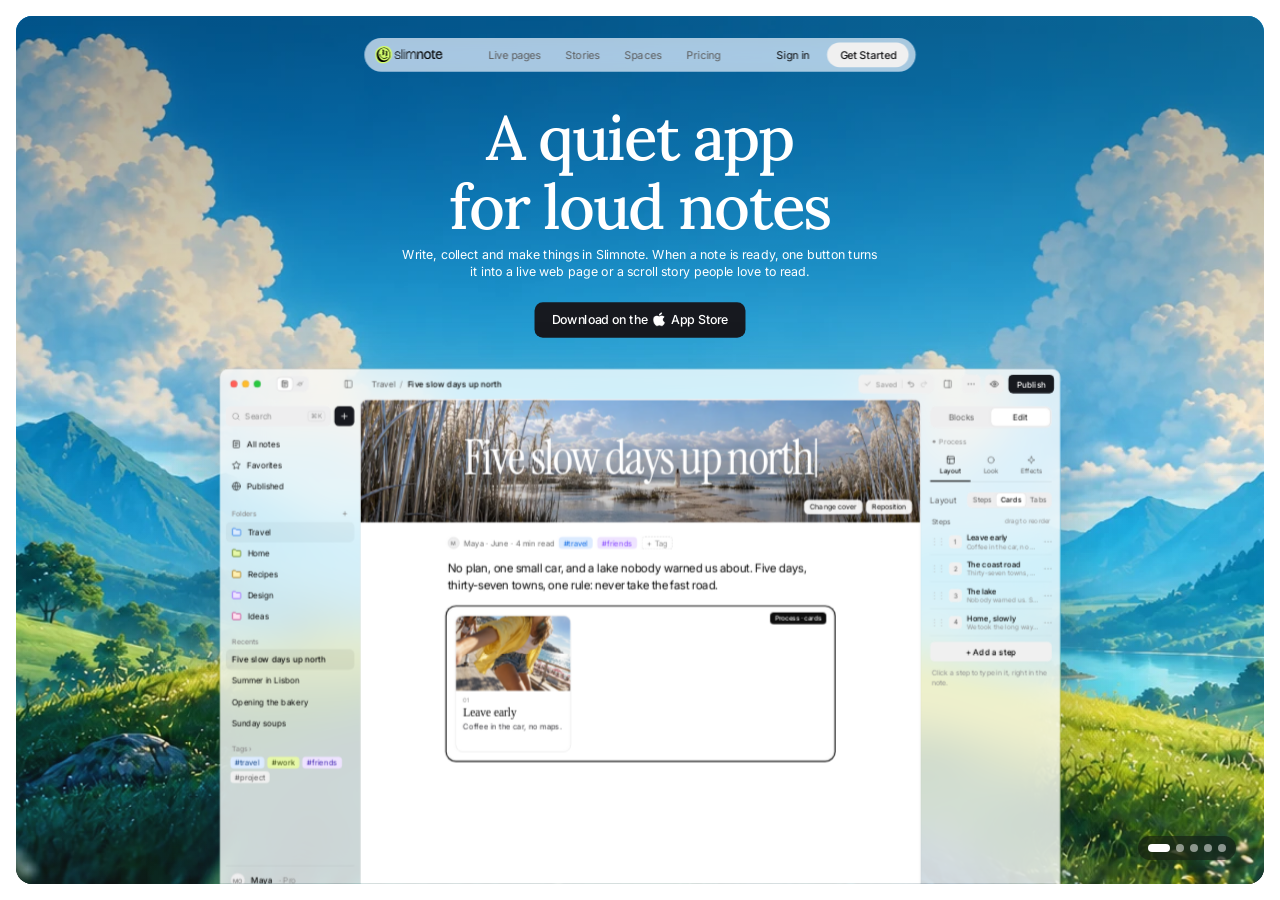
==== commit 6817363a: "Hero v7: match Figma Frame 107 background and nav pill size Co-Authored-By: Claude Opus 5.5 <noreply" ====
--- a/index.html
+++ b/index.html
@@ -16,7 +16,7 @@
 
 
 <main>
-  <section class="hero hero--pill hero--fit focus-vignette" data-hero aria-label="Slimnote">
+  <section class="hero hero--pill hero--fit bg-zoom" data-hero aria-label="Slimnote">
     <div class="hero-card">
       <img class="hero-video" src="assets/img/hero-landscape.webp" alt="" aria-hidden="true" width="1672" height="941">
       <div class="hero-shade" aria-hidden="true"></div>
--- a/css/site.css
+++ b/css/site.css
@@ -115,6 +115,20 @@
   -webkit-mask-image: linear-gradient(90deg, #000 0%, #000 10%, transparent 30%, transparent 70%, #000 90%, #000 100%);
   mask-image: linear-gradient(90deg, #000 0%, #000 10%, transparent 30%, transparent 70%, #000 90%, #000 100%);
 }
+/* v7 = Figma Frame 107: the landscape zoomed in a little (as placed in Figma), only the top
+   gradient over it, and the nav pill at Figma's size (622 x 38), growing and shrinking with the hero. */
+.bg-zoom .hero-video { transform: scale(1.187); transform-origin: 50% 43%; }
+.bg-zoom .nav-pill { width: min(622px, 100% - 24px); }
+.bg-zoom.hero--fit .nav-pill {
+  top: calc(25px * var(--hero-k, 1));
+  width: 622px;
+  transform: translateX(-50%) scale(var(--hero-k, 1));
+  transform-origin: top center;
+}
+.bg-zoom .nav-pill-inner { height: 38px; }
+.bg-zoom .nav-pill .nav-logo img { width: 76px; }
+.bg-zoom .nav-pill .nav-links a, .bg-zoom .nav-pill .nav-signin { font-size: 12px; }
+.bg-zoom .nav-pill .btn-quiet { height: 28.5px; padding: 0 14.2px; font-size: 12px; }
 .focus-frost .app-frame::before {
   content: "";
   position: absolute;
@@ -162,7 +176,7 @@
   position: absolute;
   inset: 0;
   z-index: -1;
-  background: linear-gradient(180deg, rgba(0, 0, 0, 0.2) 1.5%, rgba(51, 51, 51, 0) 50%, rgba(102, 102, 102, 0.07) 100%);
+  background: linear-gradient(180.18deg, rgba(0, 0, 0, 0.35) 1.5%, rgba(51, 51, 51, 0) 50.1%, rgba(102, 102, 102, 0.122) 101.7%);
   pointer-events: none;
 }
 .hero-content {
@@ -394,6 +408,7 @@
   .hero--pill .hero-content { padding-top: 92px; }
   .hero--pill .hero-title { font-size: 40px; letter-spacing: -1.2px; }
   .nav-pill .nav-links { display: none; }
+  .bg-zoom.hero--fit .nav-pill { top: 25px; width: min(622px, 100% - 24px); transform: translateX(-50%); }
   .nav-pill-inner { justify-content: space-between; }
   .hero-card { height: auto; padding-bottom: 0; }
   .hero-content { padding-top: 48px; gap: 28px; }
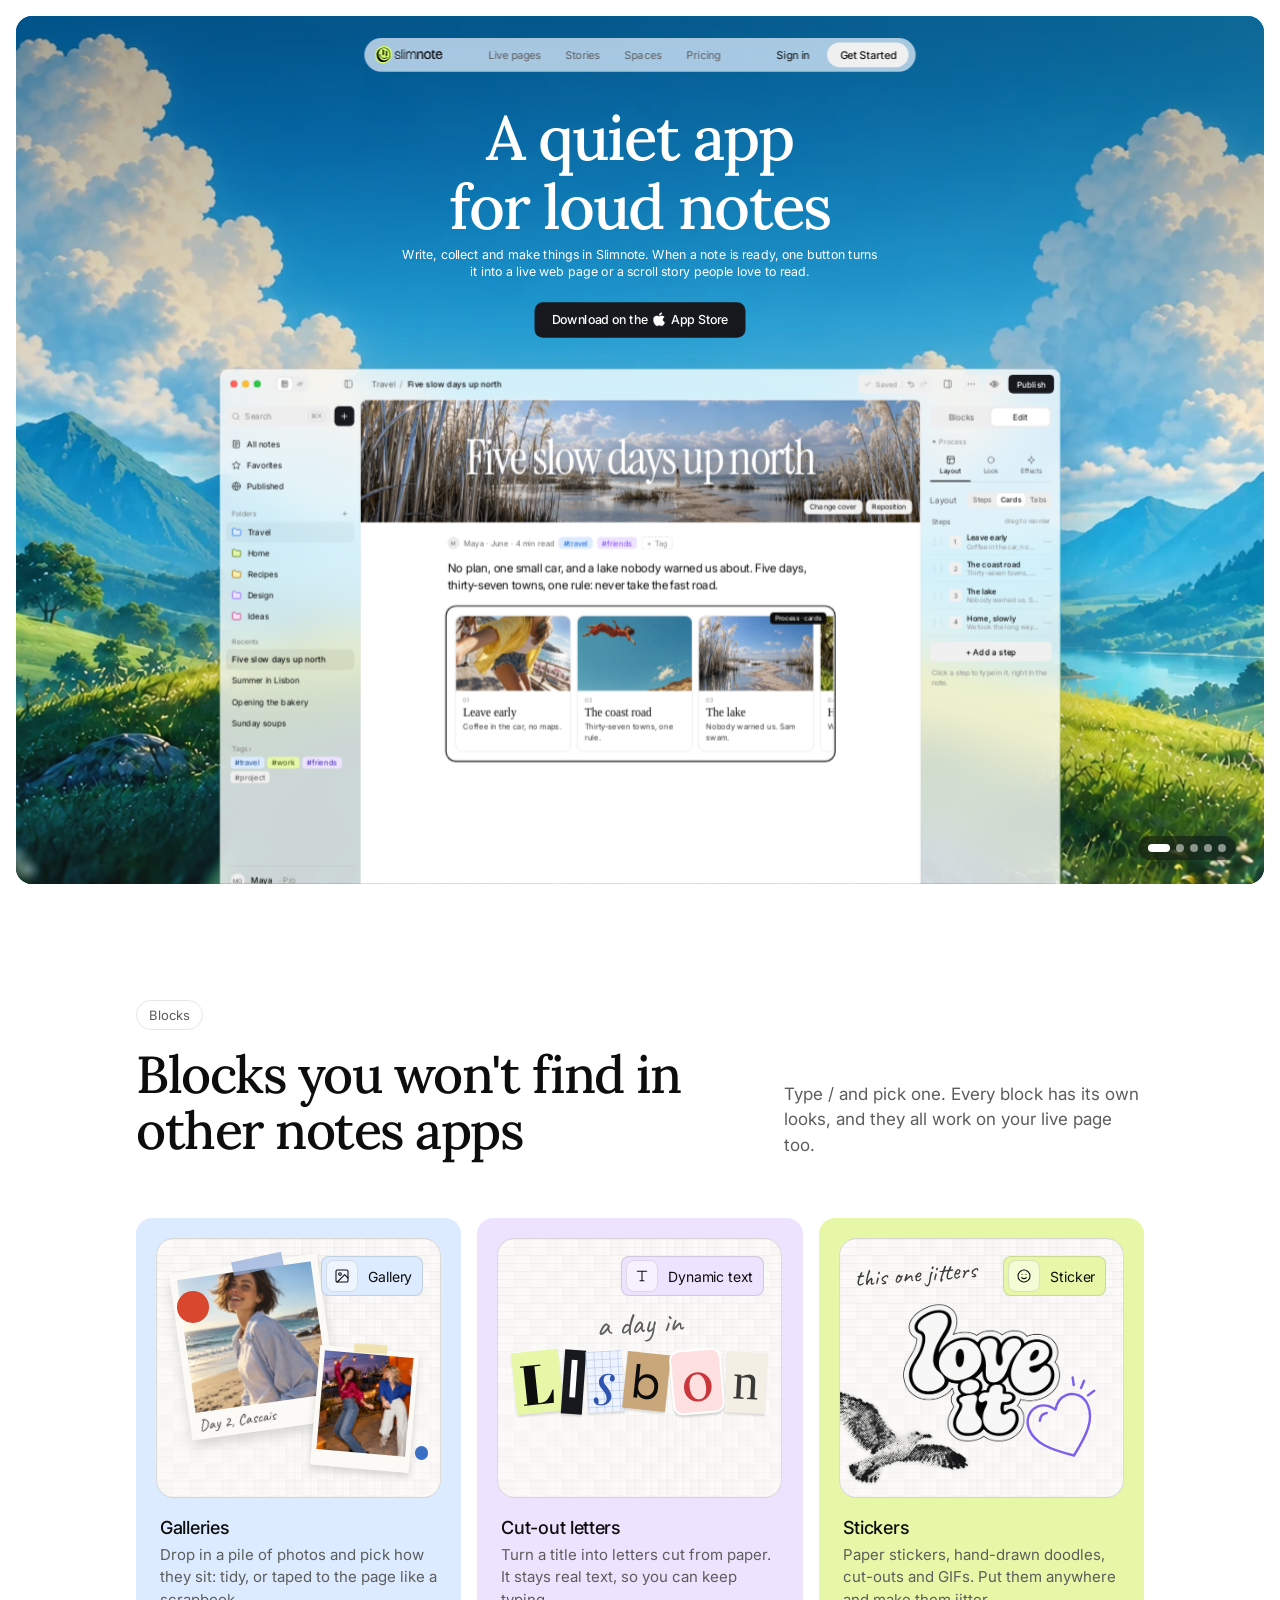
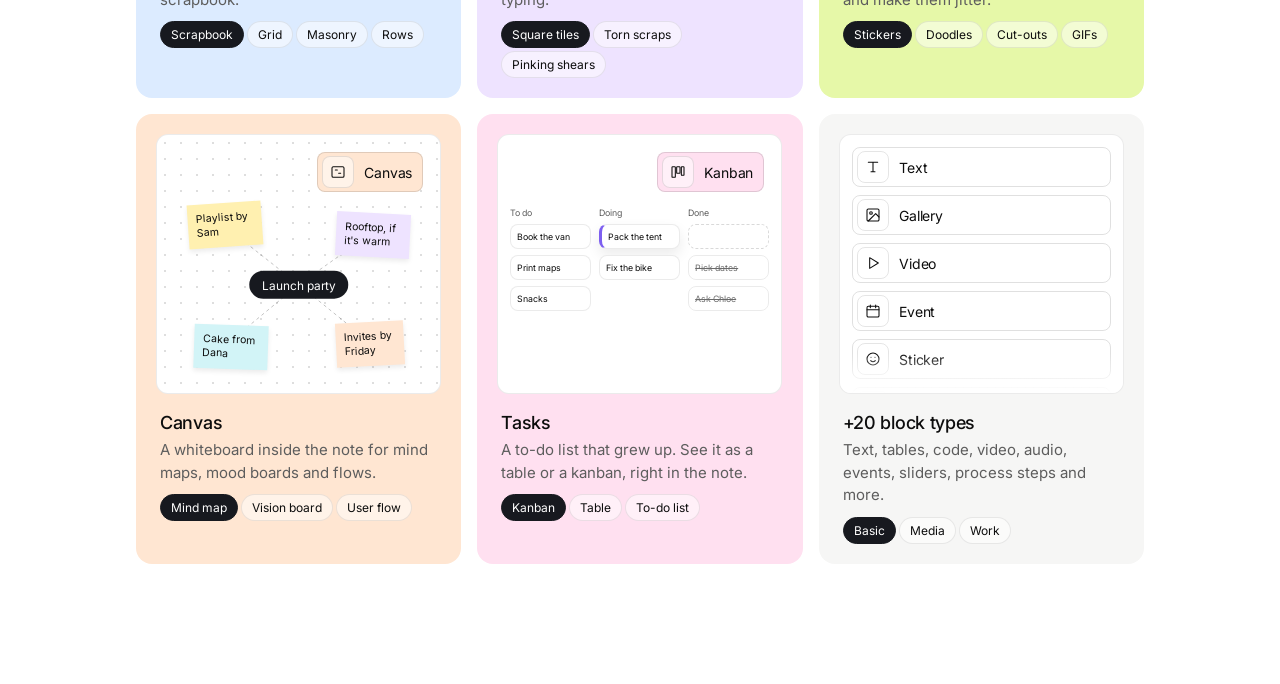
==== commit c3607bf5: "Add the Blocks section under the hero (Figma Frame 108) with hover animations; keep v7 hero as a ver" ====
--- a/index.html
+++ b/index.html
@@ -8,7 +8,7 @@
 <link rel="icon" type="image/svg+xml" href="assets/img/slimnote-mark.svg">
 <link rel="preconnect" href="https://fonts.googleapis.com">
 <link rel="preconnect" href="https://fonts.gstatic.com" crossorigin>
-<link rel="stylesheet" href="https://fonts.googleapis.com/css2?family=Lora:wght@500&amp;family=Google+Sans+Flex:wght@400&amp;family=Instrument+Serif:ital@0;1&amp;family=Caveat:wght@500&amp;family=Inter:wght@500&amp;display=swap">
+<link rel="stylesheet" href="https://fonts.googleapis.com/css2?family=Lora:wght@400;500&amp;family=Google+Sans+Flex:wght@400;500&amp;family=Instrument+Serif:ital@0;1&amp;family=Caveat:wght@400;500&amp;family=Abril+Fatface&amp;family=Bebas+Neue&amp;family=Space+Mono&amp;family=Playfair+Display:ital@1&amp;family=Inter:wght@500&amp;display=swap">
 <link rel="stylesheet" href="css/site.css">
 </head>
 <body>
@@ -711,6 +711,163 @@
         </div>
     </div>
   </section>
+
+  <!-- Blocks (Figma Frame 108) -->
+  <section class="blocks" id="blocks" aria-labelledby="blocks-title">
+<svg width="0" height="0" style="position: absolute;" aria-hidden="true">
+  <filter id="bj1"><feTurbulence type="fractalNoise" baseFrequency="0.03" numOctaves="2" seed="1"/><feDisplacementMap in="SourceGraphic" scale="4" xChannelSelector="R" yChannelSelector="G"/></filter>
+  <filter id="bj2"><feTurbulence type="fractalNoise" baseFrequency="0.03" numOctaves="2" seed="2"/><feDisplacementMap in="SourceGraphic" scale="4" xChannelSelector="R" yChannelSelector="G"/></filter>
+  <filter id="bj3"><feTurbulence type="fractalNoise" baseFrequency="0.03" numOctaves="2" seed="3"/><feDisplacementMap in="SourceGraphic" scale="4" xChannelSelector="R" yChannelSelector="G"/></filter>
+</svg>
+
+<div class="blocks-inner">
+  <div style="display: flex; flex-wrap: wrap; align-items: flex-end; justify-content: space-between; gap: 24px 48px;">
+    <div style="display: flex; flex-direction: column; gap: 16px; max-width: 560px;">
+      <span style="align-self: flex-start; font-size: 13px; color: #5d5d5d; padding: 6px 12px; border: 1px solid rgba(0,0,0,0.1); border-radius: 100px;">Blocks</span>
+      <h2 class="blocks-title" id="blocks-title">Blocks you won't find in other notes apps</h2>
+    </div>
+    <p style="margin: 0; font-size: 17px; line-height: 1.5; color: #5d5d5d; max-width: 360px;">Type / and pick one. Every block has its own looks, and they all work on your live page too.</p>
+  </div>
+
+  <div class="blocks-grid">
+
+    <!-- Galleries -->
+    <article class="card" style="background: #dcebff;">
+      <div class="vis">
+        <div class="tag" style="background: #dcebff;"><span class="tag-ic"><svg width="16" height="16" viewBox="0 0 24 24" fill="none" stroke="#0d0d0d" stroke-width="1.6" stroke-linecap="round" stroke-linejoin="round" aria-hidden="true"><rect x="3" y="3" width="18" height="18" rx="2"/><circle cx="9" cy="9" r="2"/><path d="M21 15l-5-5L5 21"/></svg></span>Gallery</div>
+        <div class="m g-p1" style="position: absolute; left: 8.2cqw; top: 8.3cqw; width: 52.5cqw; box-sizing: border-box; background: #fbfaf6; padding: 2.5cqw 2.5cqw 9.5cqw; transform: rotate(-8deg); filter: drop-shadow(0 2.2cqw 2cqw rgba(0,0,0,0.14));">
+          <img src="assets/img/beach-smile.webp" alt="Chloe smiling on the beach" style="display: block; width: 100%; height: 47.4cqw; object-fit: cover;">
+          <span style="position: absolute; left: 3.3cqw; bottom: 1.6cqw; font-family: Caveat, cursive; font-size: 5.3cqw; color: #3a3a3a;">Day 2, Cascais</span>
+        </div>
+        <div class="m g-t1" style="position: absolute; left: 26.3cqw; top: 6.5cqw; width: 17.9cqw; height: 5cqw; background: rgba(150,175,220,0.75); transform: rotate(-12deg);"></div>
+        <div class="m g-dot" style="position: absolute; left: 7.1cqw; top: 18.4cqw; width: 11.2cqw; height: 11.2cqw; border-radius: 50%; background: #d9472f;"></div>
+        <div class="m g-p2" style="position: absolute; left: 55.7cqw; top: 38.8cqw; width: 34.8cqw; box-sizing: border-box; background: #fbfaf6; padding: 1.67cqw 1.67cqw 5.6cqw; transform: rotate(5deg); filter: drop-shadow(0 1.5cqw 1.3cqw rgba(0,0,0,0.14));">
+          <img src="assets/img/rooftop-dance.webp" alt="Dancing on a rooftop" style="display: block; width: 100%; height: 35.2cqw; object-fit: cover;">
+          <span style="position: absolute; left: 34%; top: -1.6cqw; width: 11.5cqw; height: 3.3cqw; background: rgba(240,225,170,0.9); transform: rotate(-2deg);"></span>
+        </div>
+        <div class="m g-dot" style="position: absolute; left: 90.9cqw; top: 73.2cqw; width: 4.8cqw; height: 4.8cqw; border-radius: 50%; background: #3a6fc4;"></div>
+      </div>
+      <div style="display: flex; flex-direction: column; gap: 10px; padding: 0 4px;">
+        <div style="display: flex; flex-direction: column; gap: 6px;">
+          <h3>Galleries</h3>
+          <p>Drop in a pile of photos and pick how they sit: tidy, or taped to the page like a scrapbook.</p>
+        </div>
+        <div class="chips"><span class="chip chip-on">Scrapbook</span><span class="chip">Grid</span><span class="chip">Masonry</span><span class="chip">Rows</span></div>
+      </div>
+    </article>
+
+    <!-- Cut-out letters -->
+    <article class="card" style="background: #eee3ff;">
+      <div class="vis">
+        <div class="tag" style="background: #eee3ff;"><span class="tag-ic"><svg width="16" height="16" viewBox="0 0 24 24" fill="none" stroke="#0d0d0d" stroke-width="1.6" stroke-linecap="round" aria-hidden="true"><path d="M5 5h14M12 5v14M9 19h6"/></svg></span>Dynamic text</div>
+        <span style="position: absolute; left: 0; right: 0; top: 23cqw; text-align: center; font-family: Caveat, cursive; font-size: 11.1cqw; color: #5d5d5d; transform: rotate(-3deg);">a day in</span>
+        <div style="position: absolute; left: 0; right: 0; top: 39cqw; display: flex; justify-content: center; align-items: center; gap: 1cqw;">
+          <span class="lt lt1"><span style="display: block; background: #e6f8a8; padding: 1cqw 2.4cqw; font-family: 'Abril Fatface', serif; font-size: 19.9cqw; line-height: 1; transform: rotate(-6deg); box-shadow: 0 .73cqw .73cqw rgba(0,0,0,0.12);">L</span></span>
+          <span class="lt lt2"><span style="display: block; background: #17191f; color: #fff; padding: 1.9cqw; font-family: 'Bebas Neue', sans-serif; font-size: 18.9cqw; line-height: 1; transform: rotate(4deg); box-shadow: 0 .73cqw .73cqw rgba(0,0,0,0.12);">I</span></span>
+          <span class="lt lt3"><span style="display: block; background-color: #eef4ff; background-image: linear-gradient(rgba(47,85,176,.18) 1px, transparent 1px), linear-gradient(90deg, rgba(47,85,176,.18) 1px, transparent 1px); background-size: 2.8cqw 2.8cqw; color: #2f55b0; padding: .5cqw 2.4cqw; font-family: 'Playfair Display', serif; font-style: italic; font-size: 20.4cqw; line-height: 1; transform: rotate(-3deg); box-shadow: 0 .73cqw .73cqw rgba(0,0,0,0.12);">s</span></span>
+          <span class="lt lt4"><span style="display: block; background: #c9a77a; padding: 1.5cqw 2.4cqw; font-family: 'Space Mono', monospace; font-size: 17cqw; line-height: 1; transform: rotate(6deg); box-shadow: 0 .73cqw .73cqw rgba(0,0,0,0.12);">b</span></span>
+          <span class="lt lt5"><span style="display: block; background: #ffe0e0; color: #c9363c; padding: 1cqw 2.9cqw; font-family: Lora, serif; font-size: 19.4cqw; line-height: 1; transform: rotate(-5deg); border: 1cqw solid #fff; border-radius: 3.4cqw; box-shadow: 0 .73cqw .73cqw rgba(0,0,0,0.14);">o</span></span>
+          <span class="lt lt6"><span style="display: block; background: #f3efe4; color: #3a3a3a; padding: 1.5cqw 2.4cqw; font-family: Georgia, serif; font-size: 18.4cqw; line-height: 1; transform: rotate(3deg); box-shadow: 0 .73cqw .73cqw rgba(0,0,0,0.12);">n</span></span>
+        </div>
+      </div>
+      <div style="display: flex; flex-direction: column; gap: 10px; padding: 0 4px;">
+        <div style="display: flex; flex-direction: column; gap: 6px;">
+          <h3>Cut-out letters</h3>
+          <p>Turn a title into letters cut from paper. It stays real text, so you can keep typing.</p>
+        </div>
+        <div class="chips"><span class="chip chip-on">Square tiles</span><span class="chip">Torn scraps</span><span class="chip">Pinking shears</span></div>
+      </div>
+    </article>
+
+    <!-- Stickers -->
+    <article class="card" style="background: #e6f8a8;">
+      <div class="vis">
+        <div class="tag" style="background: #e6f8a8;"><span class="tag-ic"><svg width="16" height="16" viewBox="0 0 24 24" fill="none" stroke="#0d0d0d" stroke-width="1.6" stroke-linecap="round" aria-hidden="true"><circle cx="12" cy="12" r="9"/><path d="M8.5 14.5c1.8 2 5.2 2 7 0M9 9.5h.01M15 9.5h.01"/></svg></span>Sticker</div>
+        <span style="position: absolute; left: 4.9cqw; top: 7cqw; font-family: Caveat, cursive; font-size: 8.5cqw; color: #3a3a3a; transform: rotate(-4deg); white-space: nowrap;">this one jitters</span>
+        <div class="m s-heart" style="position: absolute; left: 62cqw; top: 50cqw; width: 33cqw; height: 33cqw;">
+          <svg class="boil" width="100%" height="100%" viewBox="0 0 100 100" fill="none" stroke="#7d5ff0" stroke-width="2.6" stroke-linecap="round" stroke-linejoin="round" aria-hidden="true" style="transform: rotate(-22deg);"><path d="M50 82C28 66 16 54 16 38c0-11 8-19 18-19 7 0 12 4 16 10 4-6 9-10 16-10 10 0 18 8 18 19 0 16-12 28-34 44z"/><path d="M30 34c2-4 6-6 10-5"/><path d="M84 18l6-6M88 28l8-2M78 12l2-8"/></svg>
+        </div>
+        <img class="m s-love boil" src="assets/img/sticker-love-it-globe.webp" alt="Love it sticker" style="position: absolute; left: 50%; top: 52%; width: 55.7cqw; transform: translate(-50%, -50%);">
+        <img class="m s-bird" src="assets/img/cutout-seagull.webp" alt="Paper cut-out of a seagull" style="position: absolute; left: -10cqw; top: 46cqw; width: 54.6cqw; transform: rotate(-8deg);">
+      </div>
+      <div style="display: flex; flex-direction: column; gap: 10px; padding: 0 4px;">
+        <div style="display: flex; flex-direction: column; gap: 6px;">
+          <h3>Stickers</h3>
+          <p>Paper stickers, hand-drawn doodles, cut-outs and GIFs. Put them anywhere and make them jitter.</p>
+        </div>
+        <div class="chips"><span class="chip chip-on">Stickers</span><span class="chip">Doodles</span><span class="chip">Cut-outs</span><span class="chip">GIFs</span></div>
+      </div>
+    </article>
+
+    <!-- Canvas -->
+    <article class="card" style="background: #ffe6d2;">
+      <div class="panel" style="background-color: #fff; background-image: radial-gradient(rgba(0,0,0,0.13) 1px, transparent 1.2px); background-size: 16px 16px;">
+        <div class="tag" style="background: #ffe6d2;"><span class="tag-ic"><svg width="16" height="16" viewBox="0 0 24 24" fill="none" stroke="#0d0d0d" stroke-width="1.6" stroke-linecap="round" aria-hidden="true"><rect x="3" y="4" width="18" height="16" rx="2"/><path d="M8 9h3M13 14h3"/></svg></span>Canvas</div>
+        <svg style="position: absolute; inset: 0;" width="100%" height="100%" viewBox="0 0 352 321" preserveAspectRatio="none" fill="none" stroke="rgba(0,0,0,0.25)" stroke-width="1.2" stroke-dasharray="4 4" aria-hidden="true"><path d="M176 186L90 118M176 186L265 123M176 186L94 254M176 186L260 254"/></svg>
+        <span class="m c-hub" style="position: absolute; left: 50%; top: 58%; transform: translate(-50%, -50%); font-size: 4.2cqw; padding: 2.4cqw 4.5cqw; background: #17191f; color: #fff; border-radius: 100px; white-space: nowrap;">Launch party</span>
+        <span class="m c-n1" style="position: absolute; left: 11cqw; top: 24cqw; width: 26cqw; box-sizing: border-box; font-size: 3.7cqw; line-height: 1.3; padding: 3cqw; background: #fff0b0; transform: rotate(-4deg); box-shadow: 0 1cqw 2cqw rgba(0,0,0,0.08);">Playlist by Sam</span>
+        <span class="m c-n2" style="position: absolute; right: 11cqw; top: 27.5cqw; width: 26cqw; box-sizing: border-box; font-size: 3.7cqw; line-height: 1.3; padding: 3cqw; background: #eee3ff; transform: rotate(3deg); box-shadow: 0 1cqw 2cqw rgba(0,0,0,0.08);">Rooftop, if it's warm</span>
+        <span class="m c-n3" style="position: absolute; left: 13cqw; bottom: 8.5cqw; width: 26cqw; box-sizing: border-box; font-size: 3.7cqw; line-height: 1.3; padding: 3cqw; background: #d2f4f7; transform: rotate(2deg); box-shadow: 0 1cqw 2cqw rgba(0,0,0,0.08);">Cake from Dana</span>
+        <span class="m c-n4" style="position: absolute; right: 13cqw; bottom: 9.5cqw; width: 24cqw; box-sizing: border-box; font-size: 3.7cqw; line-height: 1.3; padding: 3cqw; background: #ffe6d2; transform: rotate(-3deg); box-shadow: 0 1cqw 2cqw rgba(0,0,0,0.08);">Invites by Friday</span>
+      </div>
+      <div style="display: flex; flex-direction: column; gap: 10px; padding: 0 4px;">
+        <div style="display: flex; flex-direction: column; gap: 6px;">
+          <h3>Canvas</h3>
+          <p>A whiteboard inside the note for mind maps, mood boards and flows.</p>
+        </div>
+        <div class="chips"><span class="chip chip-on">Mind map</span><span class="chip">Vision board</span><span class="chip">User flow</span></div>
+      </div>
+    </article>
+
+    <!-- Tasks -->
+    <article class="card" style="background: #ffe0f0;">
+      <div class="panel" style="padding: 12px;">
+        <div class="tag" style="background: #ffe0f0;"><span class="tag-ic"><svg width="16" height="16" viewBox="0 0 24 24" fill="none" stroke="#0d0d0d" stroke-width="1.6" stroke-linecap="round" aria-hidden="true"><rect x="3" y="4" width="5" height="16" rx="1"/><rect x="10" y="4" width="5" height="10" rx="1"/><rect x="17" y="4" width="4" height="13" rx="1"/></svg></span>Kanban</div>
+        <div style="position: absolute; left: 12px; right: 12px; top: 72px; display: grid; grid-template-columns: repeat(3, minmax(0, 1fr)); gap: 8px; font-size: 3.4cqw;">
+          <div style="display: flex; flex-direction: column; gap: 6px;"><span style="color: #5d5d5d;">To do</span><span style="padding: 2.3cqw; border: 1px solid rgba(0,0,0,0.08); border-radius: 8px; background: #fff;">Book the van</span><span style="padding: 2.3cqw; border: 1px solid rgba(0,0,0,0.08); border-radius: 8px; background: #fff;">Print maps</span><span style="padding: 2.3cqw; border: 1px solid rgba(0,0,0,0.08); border-radius: 8px; background: #fff;">Snacks</span></div>
+          <div style="position: relative; z-index: 2; display: flex; flex-direction: column; gap: 6px;"><span style="color: #5d5d5d;">Doing</span><span class="k-move" style="padding: 2.3cqw; border: 1px solid rgba(0,0,0,0.08); border-left: 3px solid #7d5ff0; border-radius: 8px; background: #fff; box-shadow: 0 6px 14px rgba(0,0,0,0.08);"><span class="k-txt">Pack the tent</span></span><span style="padding: 2.3cqw; border: 1px solid rgba(0,0,0,0.08); border-radius: 8px; background: #fff;">Fix the bike</span></div>
+          <div style="display: flex; flex-direction: column; gap: 6px;"><span style="color: #5d5d5d;">Done</span><span class="k-ghost" style="padding: 2.3cqw; border: 1px dashed rgba(0,0,0,0.15); border-radius: 8px; color: transparent;">·</span><span style="padding: 2.3cqw; border: 1px solid rgba(0,0,0,0.08); border-radius: 8px; color: #6b6b6b; text-decoration: line-through;">Pick dates</span><span style="padding: 2.3cqw; border: 1px solid rgba(0,0,0,0.08); border-radius: 8px; color: #6b6b6b; text-decoration: line-through;">Ask Chloe</span></div>
+        </div>
+      </div>
+      <div style="display: flex; flex-direction: column; gap: 10px; padding: 0 4px;">
+        <div style="display: flex; flex-direction: column; gap: 6px;">
+          <h3>Tasks</h3>
+          <p>A to-do list that grew up. See it as a table or a kanban, right in the note.</p>
+        </div>
+        <div class="chips"><span class="chip chip-on">Kanban</span><span class="chip">Table</span><span class="chip">To-do list</span></div>
+      </div>
+    </article>
+
+    <!-- +20 -->
+    <article class="card" style="background: #f6f6f5;">
+      <div class="panel">
+        <div class="list" style="position: absolute; left: 12px; right: 12px; top: 12px; display: flex; flex-direction: column; gap: 8px;">
+                      <div style="display: flex; align-items: center; gap: 10px; padding: 3px 4px; border: 1px solid rgba(0,0,0,0.12); border-radius: 8px; font-size: 14px; letter-spacing: -0.15px;"><span style="width: 32px; height: 32px; box-sizing: border-box; border-radius: 8px; border: 1px solid rgba(0,0,0,0.1); display: grid; place-items: center;"><svg width="16" height="16" viewBox="0 0 24 24" fill="none" stroke="#0d0d0d" stroke-width="1.6" stroke-linecap="round" stroke-linejoin="round" aria-hidden="true"><path d="M5 5h14M12 5v14M9 19h6"/></svg></span>Text</div>
+            <div style="display: flex; align-items: center; gap: 10px; padding: 3px 4px; border: 1px solid rgba(0,0,0,0.12); border-radius: 8px; font-size: 14px; letter-spacing: -0.15px;"><span style="width: 32px; height: 32px; box-sizing: border-box; border-radius: 8px; border: 1px solid rgba(0,0,0,0.1); display: grid; place-items: center;"><svg width="16" height="16" viewBox="0 0 24 24" fill="none" stroke="#0d0d0d" stroke-width="1.6" stroke-linecap="round" stroke-linejoin="round" aria-hidden="true"><rect x="3" y="3" width="18" height="18" rx="2"/><circle cx="9" cy="9" r="2"/><path d="M21 15l-5-5L5 21"/></svg></span>Gallery</div>
+            <div style="display: flex; align-items: center; gap: 10px; padding: 3px 4px; border: 1px solid rgba(0,0,0,0.12); border-radius: 8px; font-size: 14px; letter-spacing: -0.15px;"><span style="width: 32px; height: 32px; box-sizing: border-box; border-radius: 8px; border: 1px solid rgba(0,0,0,0.1); display: grid; place-items: center;"><svg width="16" height="16" viewBox="0 0 24 24" fill="none" stroke="#0d0d0d" stroke-width="1.6" stroke-linecap="round" stroke-linejoin="round" aria-hidden="true"><path d="M7 4l13 8-13 8z"/></svg></span>Video</div>
+            <div style="display: flex; align-items: center; gap: 10px; padding: 3px 4px; border: 1px solid rgba(0,0,0,0.12); border-radius: 8px; font-size: 14px; letter-spacing: -0.15px;"><span style="width: 32px; height: 32px; box-sizing: border-box; border-radius: 8px; border: 1px solid rgba(0,0,0,0.1); display: grid; place-items: center;"><svg width="16" height="16" viewBox="0 0 24 24" fill="none" stroke="#0d0d0d" stroke-width="1.6" stroke-linecap="round" stroke-linejoin="round" aria-hidden="true"><rect x="3" y="5" width="18" height="16" rx="2"/><path d="M3 10h18M8 3v4M16 3v4"/></svg></span>Event</div>
+            <div style="display: flex; align-items: center; gap: 10px; padding: 3px 4px; border: 1px solid rgba(0,0,0,0.12); border-radius: 8px; font-size: 14px; letter-spacing: -0.15px;"><span style="width: 32px; height: 32px; box-sizing: border-box; border-radius: 8px; border: 1px solid rgba(0,0,0,0.1); display: grid; place-items: center;"><svg width="16" height="16" viewBox="0 0 24 24" fill="none" stroke="#0d0d0d" stroke-width="1.6" stroke-linecap="round" stroke-linejoin="round" aria-hidden="true"><circle cx="12" cy="12" r="9"/><path d="M8.5 14.5c1.8 2 5.2 2 7 0M9 9.5h.01M15 9.5h.01"/></svg></span>Sticker</div>
+            <div style="display: flex; align-items: center; gap: 10px; padding: 3px 4px; border: 1px solid rgba(0,0,0,0.12); border-radius: 8px; font-size: 14px; letter-spacing: -0.15px;"><span style="width: 32px; height: 32px; box-sizing: border-box; border-radius: 8px; border: 1px solid rgba(0,0,0,0.1); display: grid; place-items: center;"><svg width="16" height="16" viewBox="0 0 24 24" fill="none" stroke="#0d0d0d" stroke-width="1.6" stroke-linecap="round" stroke-linejoin="round" aria-hidden="true"><circle cx="5" cy="12" r="2"/><circle cx="12" cy="12" r="2"/><circle cx="19" cy="12" r="2"/><path d="M7 12h3M14 12h3"/></svg></span>Process</div>
+            <div style="display: flex; align-items: center; gap: 10px; padding: 3px 4px; border: 1px solid rgba(0,0,0,0.12); border-radius: 8px; font-size: 14px; letter-spacing: -0.15px;"><span style="width: 32px; height: 32px; box-sizing: border-box; border-radius: 8px; border: 1px solid rgba(0,0,0,0.1); display: grid; place-items: center;"><svg width="16" height="16" viewBox="0 0 24 24" fill="none" stroke="#0d0d0d" stroke-width="1.6" stroke-linecap="round" stroke-linejoin="round" aria-hidden="true"><rect x="5" y="5" width="14" height="12" rx="2"/><path d="M10 21h.01M14 21h.01M2 11h1M21 11h1"/></svg></span>Slider</div>
+            <div style="display: flex; align-items: center; gap: 10px; padding: 3px 4px; border: 1px solid rgba(0,0,0,0.12); border-radius: 8px; font-size: 14px; letter-spacing: -0.15px;"><span style="width: 32px; height: 32px; box-sizing: border-box; border-radius: 8px; border: 1px solid rgba(0,0,0,0.1); display: grid; place-items: center;"><svg width="16" height="16" viewBox="0 0 24 24" fill="none" stroke="#0d0d0d" stroke-width="1.6" stroke-linecap="round" stroke-linejoin="round" aria-hidden="true"><path d="M4 10v4M8 7v10M12 4v16M16 8v8M20 11v2"/></svg></span>Audio</div>
+            <div style="display: flex; align-items: center; gap: 10px; padding: 3px 4px; border: 1px solid rgba(0,0,0,0.12); border-radius: 8px; font-size: 14px; letter-spacing: -0.15px;"><span style="width: 32px; height: 32px; box-sizing: border-box; border-radius: 8px; border: 1px solid rgba(0,0,0,0.1); display: grid; place-items: center;"><svg width="16" height="16" viewBox="0 0 24 24" fill="none" stroke="#0d0d0d" stroke-width="1.6" stroke-linecap="round" stroke-linejoin="round" aria-hidden="true"><rect x="3" y="4" width="18" height="16" rx="2"/><path d="M3 10h18M3 15h18M9 4v16"/></svg></span>Table</div>
+            <div style="display: flex; align-items: center; gap: 10px; padding: 3px 4px; border: 1px solid rgba(0,0,0,0.12); border-radius: 8px; font-size: 14px; letter-spacing: -0.15px;"><span style="width: 32px; height: 32px; box-sizing: border-box; border-radius: 8px; border: 1px solid rgba(0,0,0,0.1); display: grid; place-items: center;"><svg width="16" height="16" viewBox="0 0 24 24" fill="none" stroke="#0d0d0d" stroke-width="1.6" stroke-linecap="round" stroke-linejoin="round" aria-hidden="true"><path d="M9 8l-4 4 4 4M15 8l4 4-4 4"/></svg></span>Code</div>
+            <div style="display: flex; align-items: center; gap: 10px; padding: 3px 4px; border: 1px solid rgba(0,0,0,0.12); border-radius: 8px; font-size: 14px; letter-spacing: -0.15px;"><span style="width: 32px; height: 32px; box-sizing: border-box; border-radius: 8px; border: 1px solid rgba(0,0,0,0.1); display: grid; place-items: center;"><svg width="16" height="16" viewBox="0 0 24 24" fill="none" stroke="#0d0d0d" stroke-width="1.6" stroke-linecap="round" stroke-linejoin="round" aria-hidden="true"><path d="M10 14a5 5 0 007 0l3-3a5 5 0 00-7-7l-1 1M14 10a5 5 0 00-7 0l-3 3a5 5 0 007 7l1-1"/></svg></span>Link preview</div>
+            <div style="display: flex; align-items: center; gap: 10px; padding: 3px 4px; border: 1px solid rgba(0,0,0,0.12); border-radius: 8px; font-size: 14px; letter-spacing: -0.15px;"><span style="width: 32px; height: 32px; box-sizing: border-box; border-radius: 8px; border: 1px solid rgba(0,0,0,0.1); display: grid; place-items: center;"><svg width="16" height="16" viewBox="0 0 24 24" fill="none" stroke="#0d0d0d" stroke-width="1.6" stroke-linecap="round" stroke-linejoin="round" aria-hidden="true"><rect x="4" y="4" width="16" height="16" rx="3"/><path d="M8 12l3 3 5-6"/></svg></span>To-do list</div>
+        </div>
+        <div style="position: absolute; left: 0; right: 0; bottom: 0; height: 40px; background: linear-gradient(rgba(255,255,255,0), #fff);"></div>
+      </div>
+      <div style="display: flex; flex-direction: column; gap: 10px; padding: 0 4px;">
+        <div style="display: flex; flex-direction: column; gap: 6px;">
+          <h3>+20 block types</h3>
+          <p>Text, tables, code, video, audio, events, sliders, process steps and more.</p>
+        </div>
+        <div class="chips"><span class="chip chip-on">Basic</span><span class="chip">Media</span><span class="chip">Work</span></div>
+      </div>
+    </article>
+  </div>
+</div>
+  </section>
 </main>
 
 <script src="js/hero.js"></script>
--- a/css/site.css
+++ b/css/site.css
@@ -418,3 +418,71 @@
   .hero-card { padding-bottom: 64px; }
   .note-dots { right: auto; left: 50%; bottom: 20px; transform: translateX(-50%); }
 }
+
+/* ---------------- Blocks (Figma Frame 108): six cards, each with its own hover ---------------- */
+
+/* card */
+.blocks .card{border-radius:16px;padding:20px;display:flex;flex-direction:column;gap:18px;transition:transform .35s cubic-bezier(.23,1,.32,1),box-shadow .35s cubic-bezier(.23,1,.32,1)}
+.blocks .card:hover{transform:translateY(-4px);box-shadow:0 18px 40px rgba(0,0,0,.08)}
+.blocks .card h3{margin:0;font-size:18px;font-weight:500;letter-spacing:-.3px}
+.blocks .card p{margin:0;font-size:15px;line-height:1.5;color:#5d5d5d}
+.blocks .chips{display:flex;flex-wrap:wrap;gap:3px}
+.blocks .chip{font-size:12px;height:27px;box-sizing:border-box;display:inline-flex;align-items:center;padding:0 10px;border-radius:100px;background:rgba(255,255,255,.5);border:1px solid rgba(0,0,0,.08);color:#0d0d0d;transition:background-color .15s ease}
+.blocks .chip:hover{background:#fff}
+.blocks .chip-on{background:#17191f;border-color:#17191f;color:#fff}
+.blocks .chip-on:hover{background:#17191f}
+
+/* the picture area */
+.blocks .vis{position:relative;aspect-ratio:352/321;border-radius:18px;overflow:hidden;border:.764px solid rgba(0,0,0,.12);background:#d8d7d7 url("../assets/img/paper-grid.webp") center/cover;container-type:inline-size}
+.blocks .vis::before{content:"";position:absolute;inset:0;background:url("../assets/img/paper-noise.webp");opacity:.2;pointer-events:none}
+.blocks .panel{position:relative;aspect-ratio:352/321;box-sizing:border-box;border-radius:12px;overflow:hidden;background:#fff;border:1px solid rgba(0,0,0,.08);container-type:inline-size}
+.blocks .tag{position:absolute;z-index:3;top:17px;right:17px;height:40px;box-sizing:border-box;display:flex;align-items:center;gap:10px;padding:3px 10px 3px 4px;border-radius:8px;border:1px solid rgba(0,0,0,.12);font-size:14px;letter-spacing:-.15px;color:#0d0d0d}
+.blocks .tag-ic{width:32px;height:32px;box-sizing:border-box;border-radius:8px;background:rgba(255,255,255,.5);border:1px solid rgba(0,0,0,.1);display:grid;place-items:center}
+
+/* motion */
+.blocks .m{transition:transform .5s cubic-bezier(.23,1,.32,1)}
+.blocks .card:hover .g-p1{transform:translate(-1.5cqw,-1.5cqw) rotate(-11deg) !important}
+.blocks .card:hover .g-p2{transform:translate(3cqw,1cqw) rotate(9deg) !important}
+.blocks .card:hover .g-t1{transform:translate(-1.5cqw,-2cqw) rotate(-15deg) !important}
+.blocks .card:hover .g-dot{transform:scale(1.25) !important}
+.blocks .lt{display:inline-block;transition:transform .45s cubic-bezier(.34,1.45,.64,1)}
+.blocks .card:hover .lt1{transform:translateY(-3cqw) rotate(-12deg) !important}
+.blocks .card:hover .lt2{transform:translateY(2cqw) rotate(10deg) !important;transition-delay:.04s}
+.blocks .card:hover .lt3{transform:translateY(-2cqw) rotate(-9deg) !important;transition-delay:.08s}
+.blocks .card:hover .lt4{transform:translateY(2.5cqw) rotate(12deg) !important;transition-delay:.12s}
+.blocks .card:hover .lt5{transform:translateY(-3cqw) rotate(-10deg) !important;transition-delay:.16s}
+.blocks .card:hover .lt6{transform:translateY(1.5cqw) rotate(8deg) !important;transition-delay:.2s}
+.blocks .card:hover .s-love{transform:translate(-50%,-50%) scale(1.08) rotate(-5deg) !important}
+.blocks .card:hover .s-bird{transform:translate(8cqw,-10cqw) rotate(-16deg) !important}
+.blocks .card:hover .s-heart{transform:rotate(-8deg) scale(1.1) !important}
+.blocks .card:hover .c-n1{transform:translate(-2cqw,-2cqw) rotate(-7deg) !important}
+.blocks .card:hover .c-n2{transform:translate(2cqw,-2cqw) rotate(6deg) !important}
+.blocks .card:hover .c-n3{transform:translate(-2cqw,2cqw) rotate(5deg) !important}
+.blocks .card:hover .c-n4{transform:translate(2cqw,2cqw) rotate(-6deg) !important}
+.blocks .card:hover .c-hub{transform:translate(-50%,-50%) scale(1.08) !important}
+/* canvas: each sticky note and the middle pill react on their own */
+.blocks .c-n1,.blocks .c-n2,.blocks .c-n3,.blocks .c-n4,.blocks .c-hub{cursor:grab;transition:transform .45s cubic-bezier(.34,1.45,.64,1),box-shadow .3s ease}
+.blocks .card .c-n1:hover{transform:translate(-2cqw,-3cqw) rotate(0deg) scale(1.12) !important;box-shadow:0 3cqw 5cqw rgba(0,0,0,.16);z-index:4}
+.blocks .card .c-n2:hover{transform:translate(2cqw,-3cqw) rotate(0deg) scale(1.12) !important;box-shadow:0 3cqw 5cqw rgba(0,0,0,.16);z-index:4}
+.blocks .card .c-n3:hover{transform:translate(-2cqw,1cqw) rotate(0deg) scale(1.12) !important;box-shadow:0 3cqw 5cqw rgba(0,0,0,.16);z-index:4}
+.blocks .card .c-n4:hover{transform:translate(2cqw,1cqw) rotate(0deg) scale(1.12) !important;box-shadow:0 3cqw 5cqw rgba(0,0,0,.16);z-index:4}
+.blocks .card .c-hub:hover{transform:translate(-50%,-50%) scale(1.18) !important;z-index:4}
+.blocks .k-move{transition:transform .6s cubic-bezier(.77,0,.175,1)}
+.blocks .card:hover .k-move{transform:translateX(calc(100% + 8px)) rotate(-2deg) !important}
+.blocks .k-txt{transition:color .3s ease .35s}
+.blocks .card:hover .k-txt{color:#6b6b6b;text-decoration:line-through}
+.blocks .k-ghost{transition:opacity .3s ease}
+.blocks .card:hover .k-ghost{opacity:0}
+.blocks .list{transition:transform 1.4s cubic-bezier(.77,0,.175,1)}
+.blocks .card:hover .list{transform:translateY(-50%) !important}
+
+.blocks .card:hover .boil{animation:fxBoil .36s steps(1) infinite}
+@keyframes fxBoil{0%{filter:url(#bj1)}33%{filter:url(#bj2)}66%{filter:url(#bj3)}}
+@media (prefers-reduced-motion: reduce){.blocks .card,.blocks .m,.blocks .lt,.blocks .k-move,.blocks .list{transition:none}.blocks .card:hover{transform:none}.blocks .boil{animation:none}}
+.blocks{background:#fff;color:#0d0d0d;padding:0 16px;font-family:var(--font-body)}
+.blocks-inner{max-width:1008px;margin:0 auto;padding:100px 0 120px;display:flex;flex-direction:column;gap:60px}
+.blocks-grid{display:grid;grid-template-columns:repeat(3,minmax(0,1fr));gap:16px}
+.blocks-title{margin:0;font-family:Lora,Georgia,serif;font-weight:500;font-size:52px;line-height:1.08;letter-spacing:-1.5px}
+@media (max-width:1040px){.blocks-grid{grid-template-columns:repeat(2,minmax(0,1fr))}}
+@media (max-width:640px){.blocks-grid{grid-template-columns:minmax(0,1fr)}.blocks-inner{padding:64px 0 80px;gap:36px}.blocks-title{font-size:36px;letter-spacing:-1px}}
+
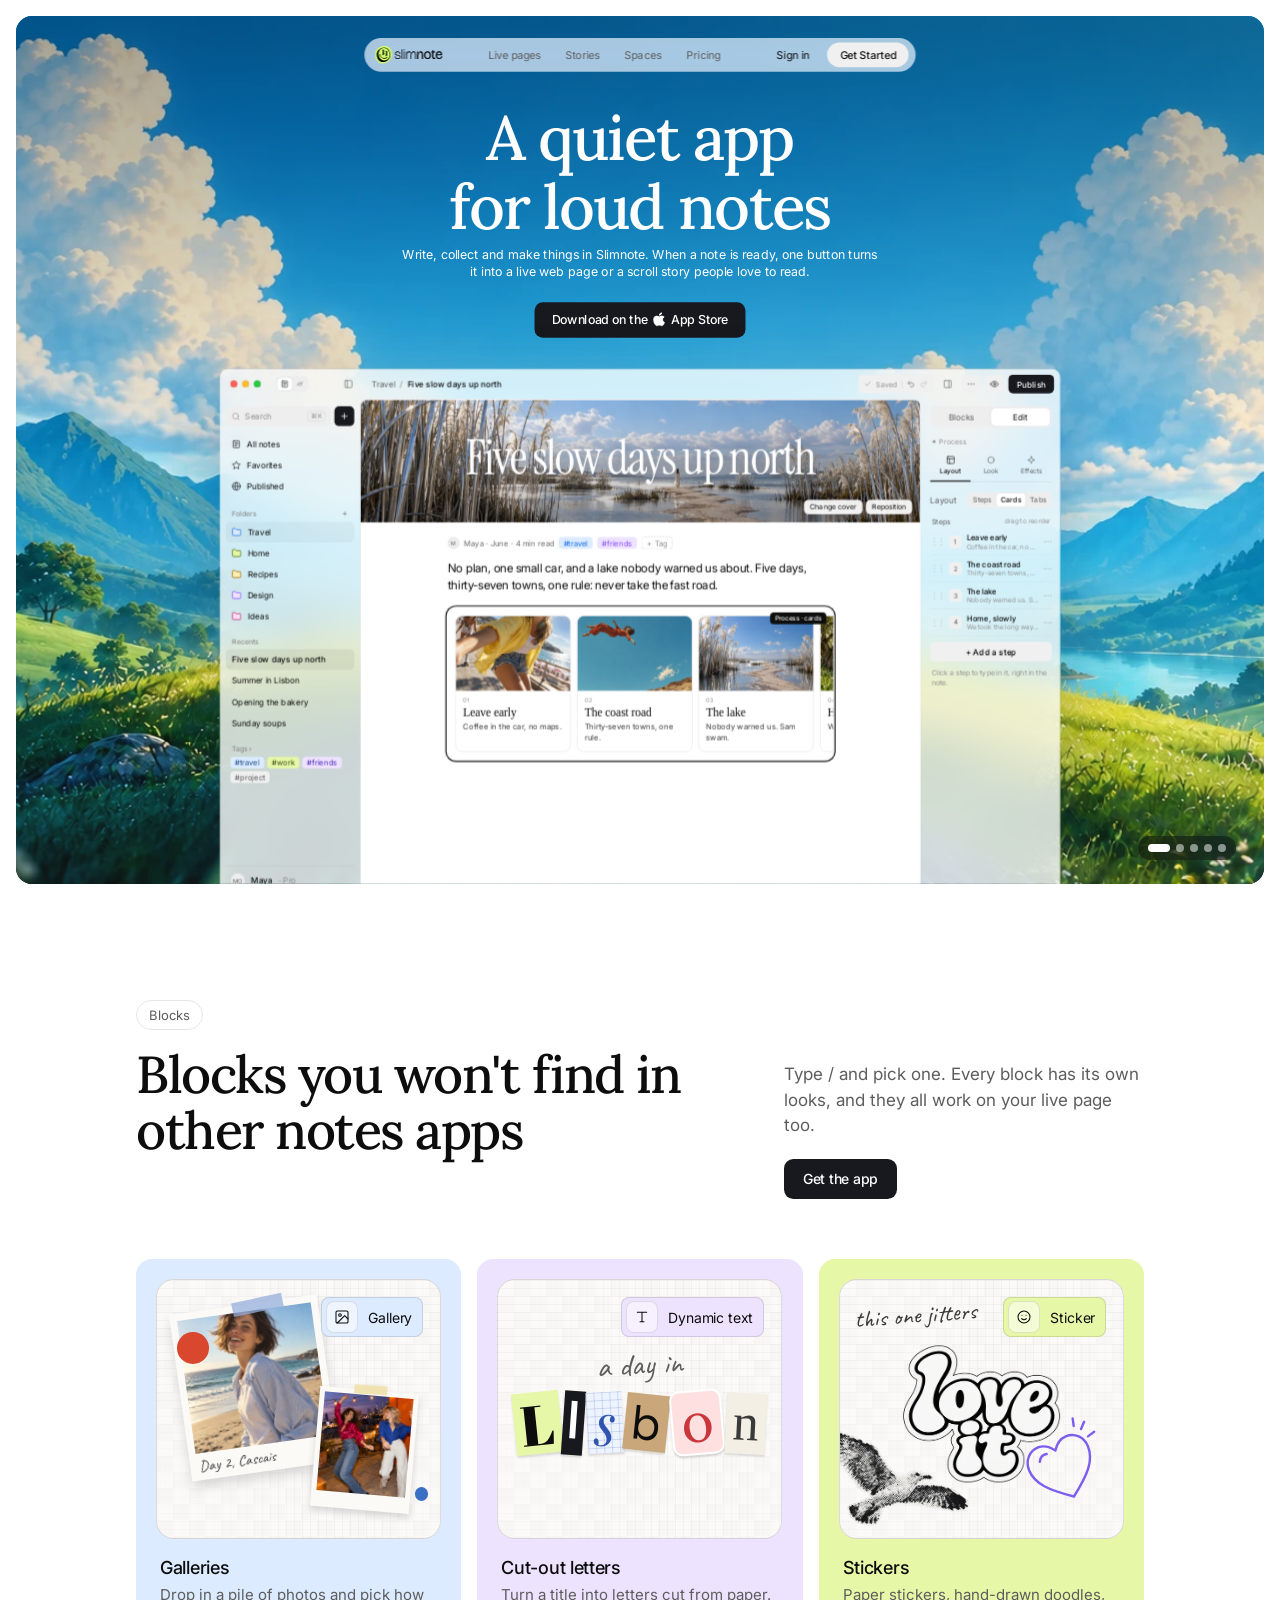
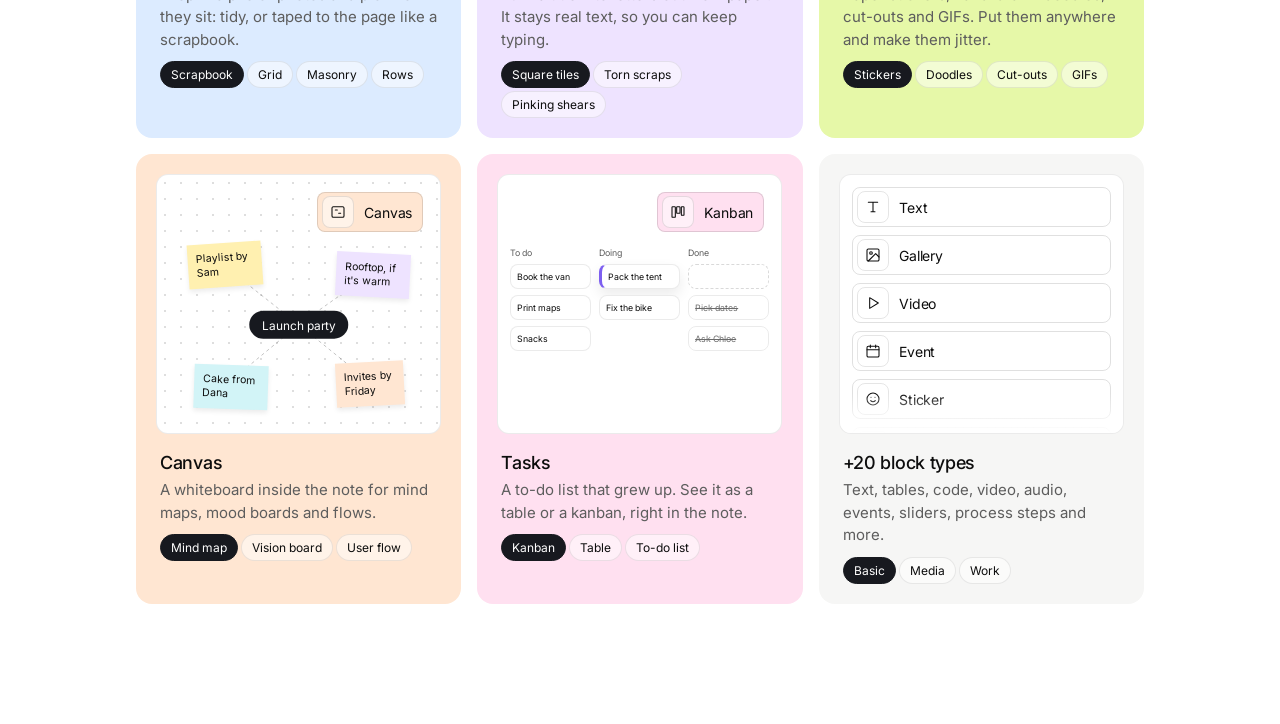
==== commit 10bfa1bb: "Blocks: line the intro up with the title and add a Get the app button Co-Authored-By: Claude Opus 5." ====
--- a/index.html
+++ b/index.html
@@ -721,12 +721,15 @@
 </svg>
 
 <div class="blocks-inner">
-  <div style="display: flex; flex-wrap: wrap; align-items: flex-end; justify-content: space-between; gap: 24px 48px;">
+  <div class="blocks-head">
     <div style="display: flex; flex-direction: column; gap: 16px; max-width: 560px;">
       <span style="align-self: flex-start; font-size: 13px; color: #5d5d5d; padding: 6px 12px; border: 1px solid rgba(0,0,0,0.1); border-radius: 100px;">Blocks</span>
       <h2 class="blocks-title" id="blocks-title">Blocks you won't find in other notes apps</h2>
     </div>
-    <p style="margin: 0; font-size: 17px; line-height: 1.5; color: #5d5d5d; max-width: 360px;">Type / and pick one. Every block has its own looks, and they all work on your live page too.</p>
+    <div class="blocks-side">
+      <p style="margin: 0; font-size: 17px; line-height: 1.5; color: #5d5d5d;">Type / and pick one. Every block has its own looks, and they all work on your live page too.</p>
+      <a class="btn-store press" href="#get-started">Get the app</a>
+    </div>
   </div>
 
   <div class="blocks-grid">
--- a/css/site.css
+++ b/css/site.css
@@ -482,7 +482,10 @@
 .blocks{background:#fff;color:#0d0d0d;padding:0 16px;font-family:var(--font-body)}
 .blocks-inner{max-width:1008px;margin:0 auto;padding:100px 0 120px;display:flex;flex-direction:column;gap:60px}
 .blocks-grid{display:grid;grid-template-columns:repeat(3,minmax(0,1fr));gap:16px}
+.blocks-head{display:flex;flex-wrap:wrap;align-items:flex-start;justify-content:space-between;gap:24px 48px}
+.blocks-side{max-width:360px;margin-top:62px;display:flex;flex-direction:column;align-items:flex-start;gap:20px}
 .blocks-title{margin:0;font-family:Lora,Georgia,serif;font-weight:500;font-size:52px;line-height:1.08;letter-spacing:-1.5px}
 @media (max-width:1040px){.blocks-grid{grid-template-columns:repeat(2,minmax(0,1fr))}}
+@media (max-width:860px){.blocks-side{margin-top:0}}
 @media (max-width:640px){.blocks-grid{grid-template-columns:minmax(0,1fr)}.blocks-inner{padding:64px 0 80px;gap:36px}.blocks-title{font-size:36px;letter-spacing:-1px}}
 
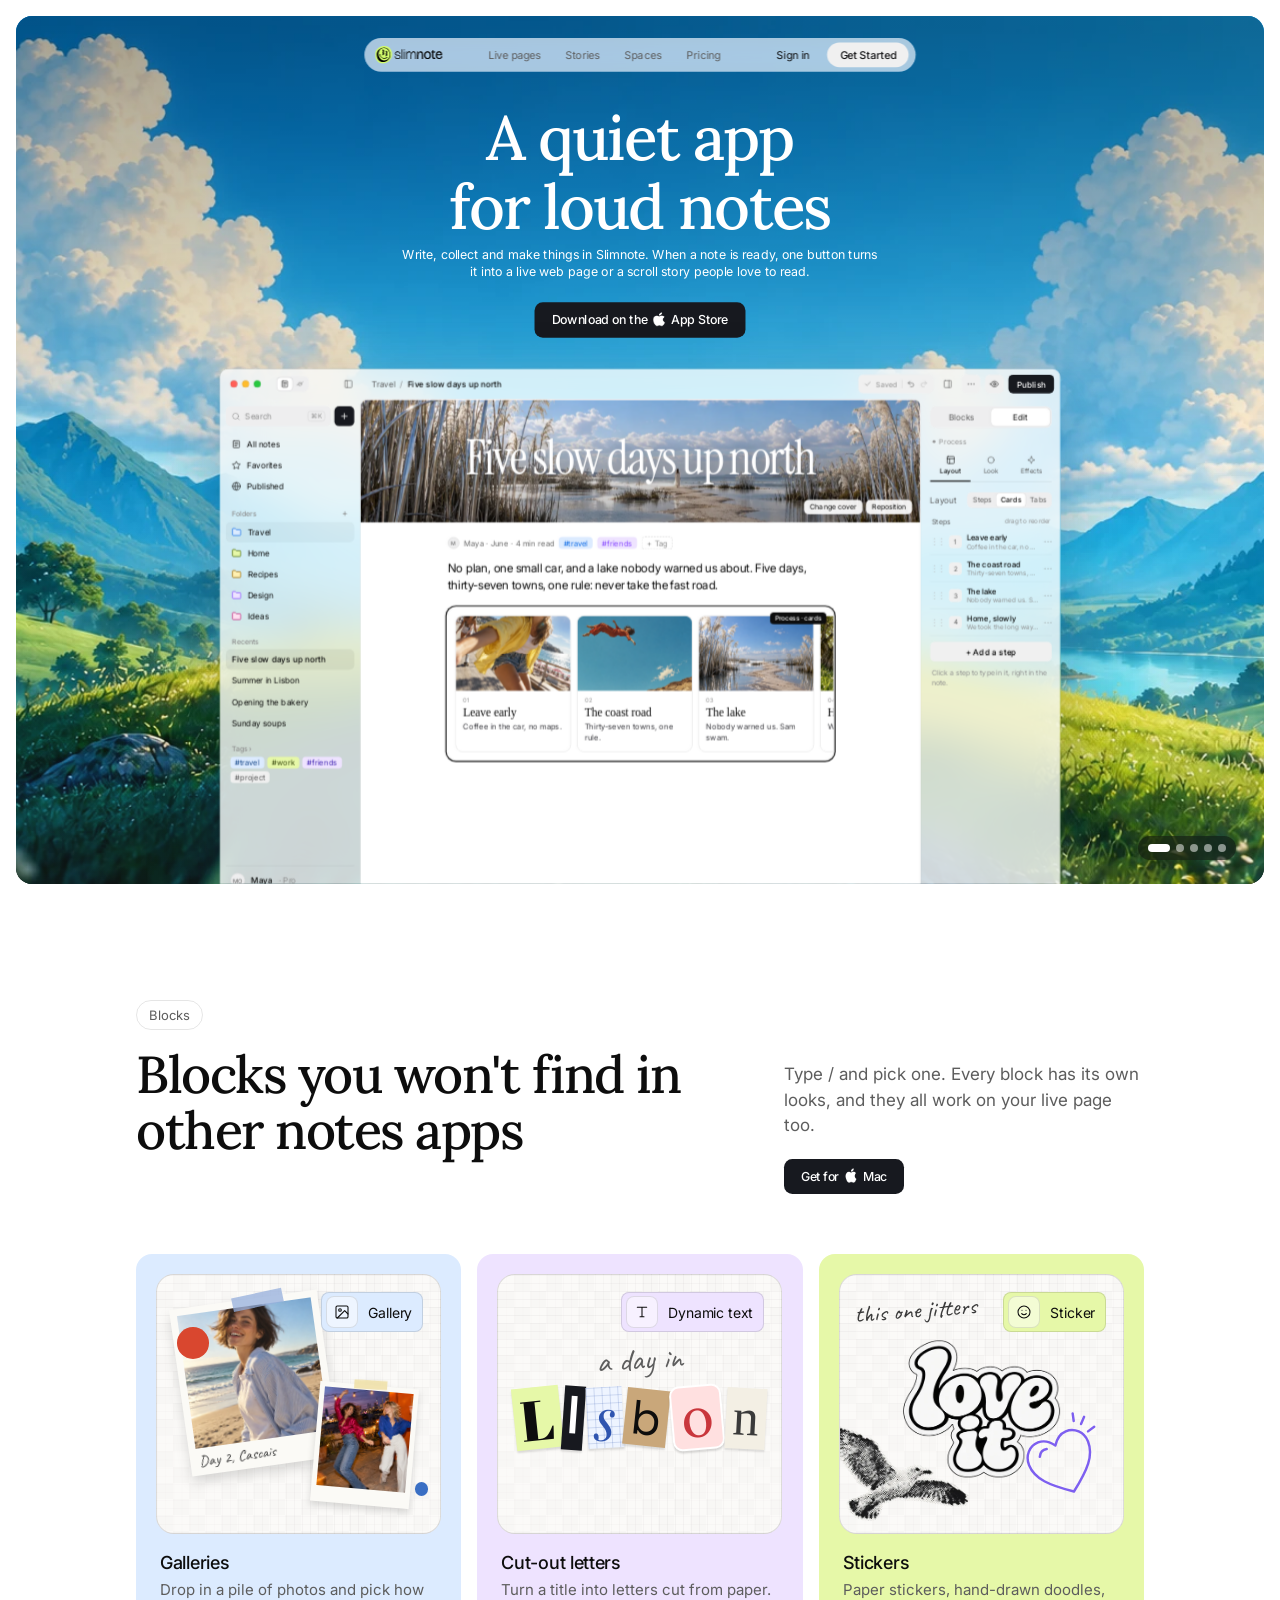
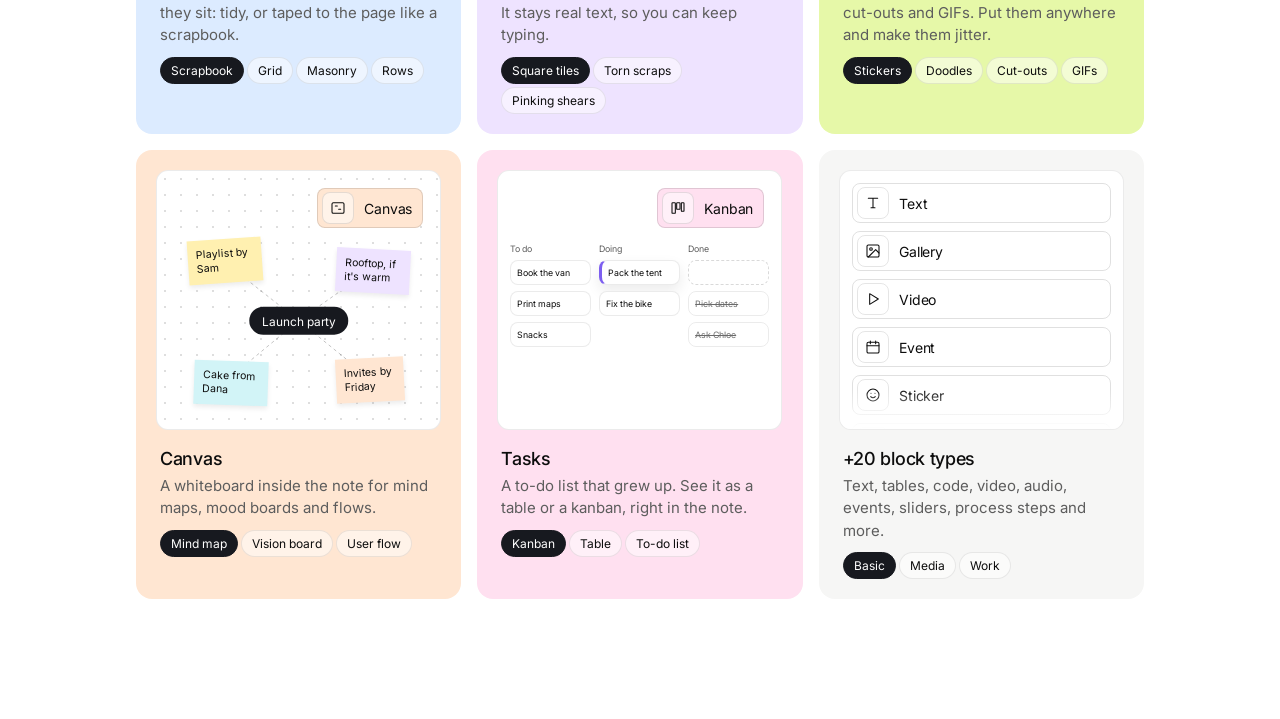
==== commit 3ba77c70: "Blocks button: Get for Mac with the Apple logo, same font and size as the hero button Co-Authored-By" ====
--- a/index.html
+++ b/index.html
@@ -728,7 +728,7 @@
     </div>
     <div class="blocks-side">
       <p style="margin: 0; font-size: 17px; line-height: 1.5; color: #5d5d5d;">Type / and pick one. Every block has its own looks, and they all work on your live page too.</p>
-      <a class="btn-store press" href="#get-started">Get the app</a>
+      <a class="btn-store press" href="#get-started">Get for <img src="assets/img/apple-logo.png" alt="Apple" width="17" height="17"> Mac</a>
     </div>
   </div>
 
--- a/css/site.css
+++ b/css/site.css
@@ -212,6 +212,7 @@
   line-height: 1.35;
 }
 .btn-store {
+  font-family: var(--font-ui);
   display: inline-flex;
   align-items: center;
   gap: 4px;
@@ -483,6 +484,7 @@
 .blocks-inner{max-width:1008px;margin:0 auto;padding:100px 0 120px;display:flex;flex-direction:column;gap:60px}
 .blocks-grid{display:grid;grid-template-columns:repeat(3,minmax(0,1fr));gap:16px}
 .blocks-head{display:flex;flex-wrap:wrap;align-items:flex-start;justify-content:space-between;gap:24px 48px}
+.blocks-side .btn-store{zoom:var(--hero-k,1)}
 .blocks-side{max-width:360px;margin-top:62px;display:flex;flex-direction:column;align-items:flex-start;gap:20px}
 .blocks-title{margin:0;font-family:Lora,Georgia,serif;font-weight:500;font-size:52px;line-height:1.08;letter-spacing:-1.5px}
 @media (max-width:1040px){.blocks-grid{grid-template-columns:repeat(2,minmax(0,1fr))}}
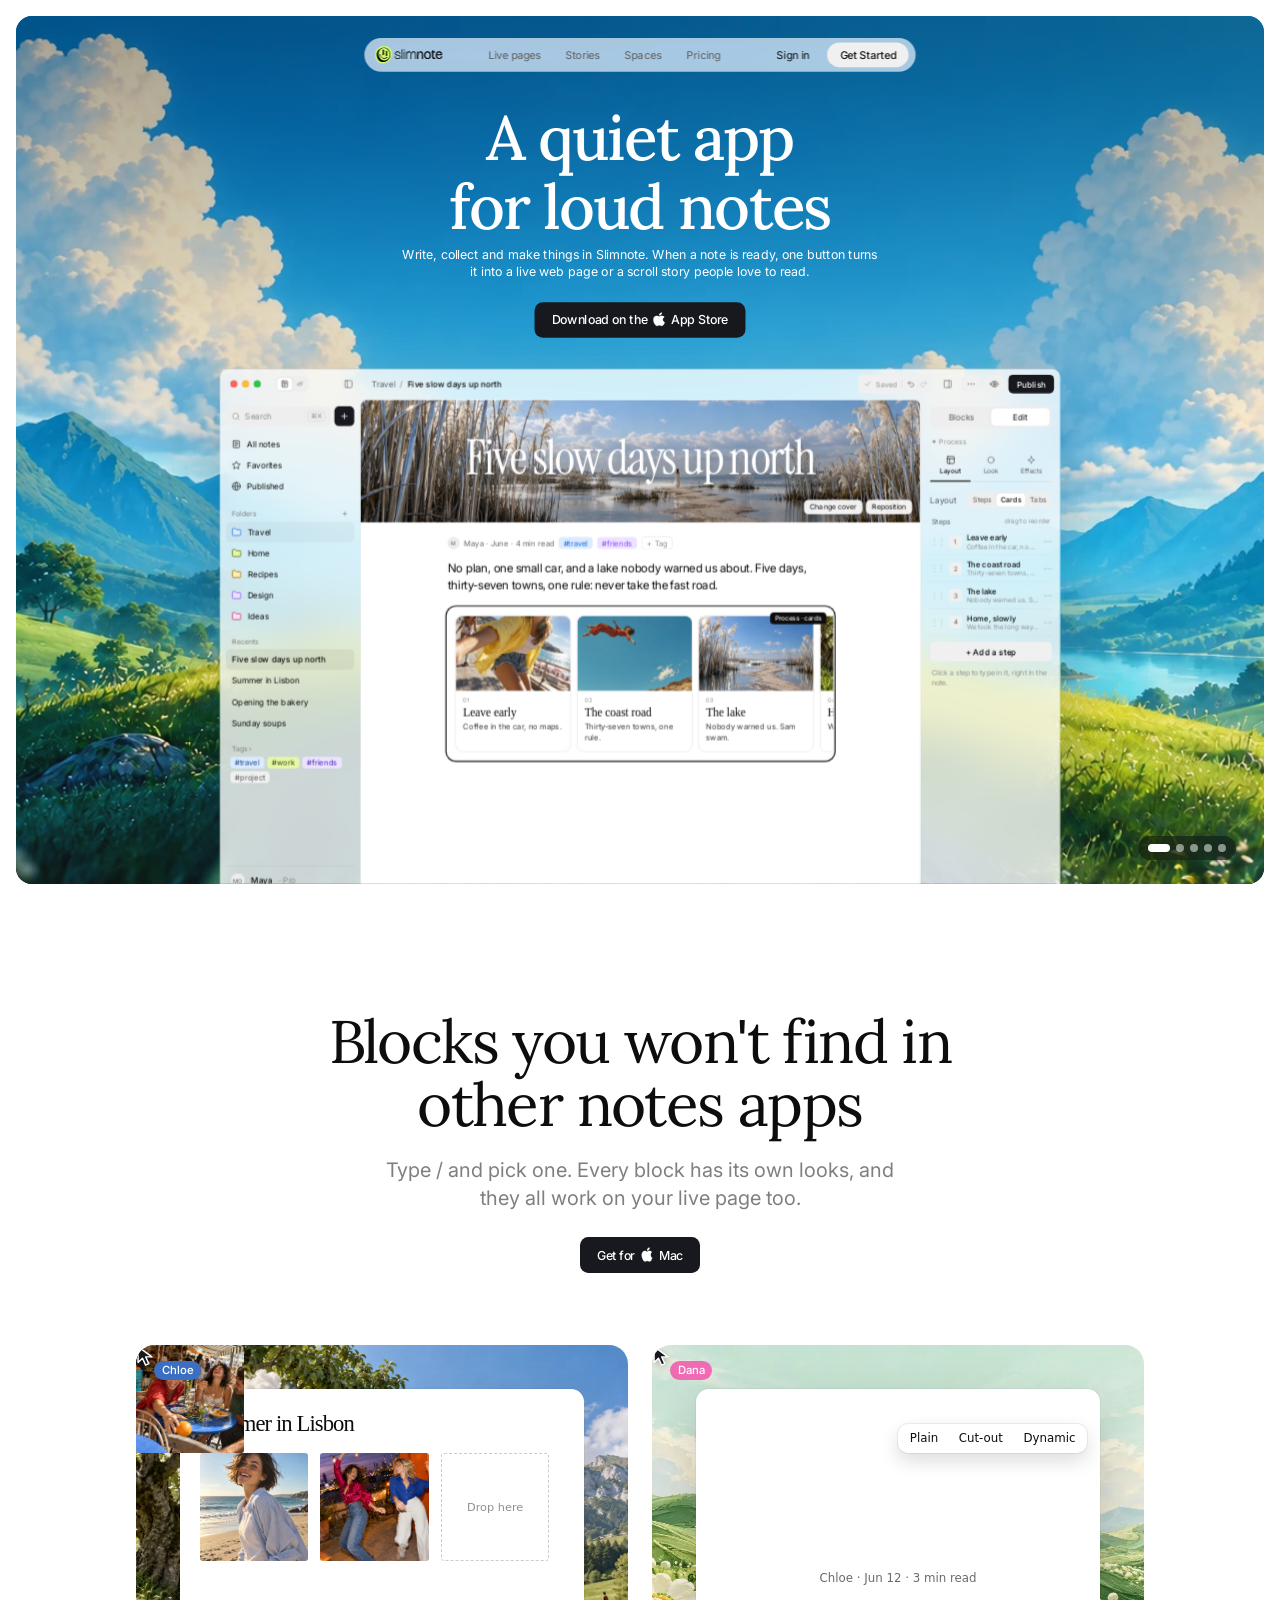
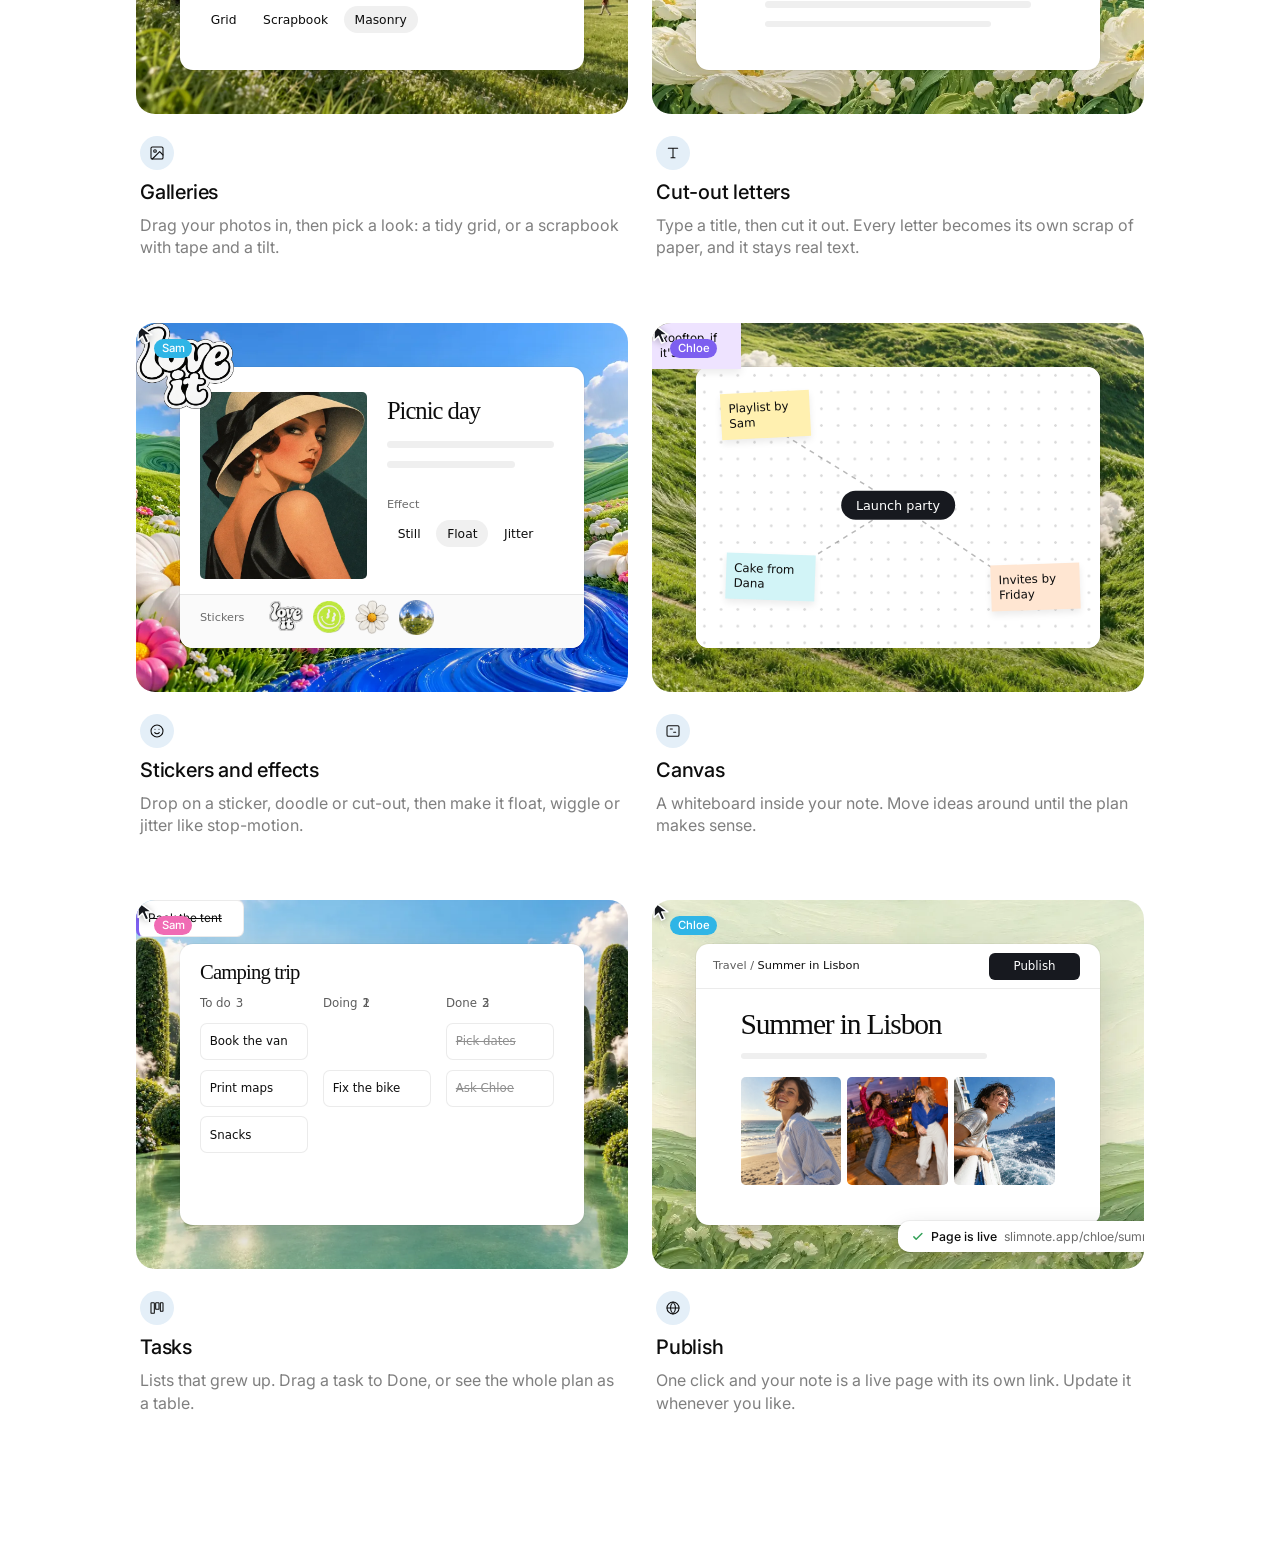
==== commit 74a3f325: "Replace the Blocks cards with Blocks in action (Jolly-style cards that loop each feature being used)" ====
--- a/index.html
+++ b/index.html
@@ -712,162 +712,170 @@
     </div>
   </section>
 
-  <!-- Blocks (Figma Frame 108) -->
-  <section class="blocks" id="blocks" aria-labelledby="blocks-title">
+  <!-- Blocks in action (Jolly-style cards, each showing a feature being used) -->
+  <section class="showcase" id="blocks" aria-labelledby="showcase-title">
 <svg width="0" height="0" style="position: absolute;" aria-hidden="true">
-  <filter id="bj1"><feTurbulence type="fractalNoise" baseFrequency="0.03" numOctaves="2" seed="1"/><feDisplacementMap in="SourceGraphic" scale="4" xChannelSelector="R" yChannelSelector="G"/></filter>
-  <filter id="bj2"><feTurbulence type="fractalNoise" baseFrequency="0.03" numOctaves="2" seed="2"/><feDisplacementMap in="SourceGraphic" scale="4" xChannelSelector="R" yChannelSelector="G"/></filter>
-  <filter id="bj3"><feTurbulence type="fractalNoise" baseFrequency="0.03" numOctaves="2" seed="3"/><feDisplacementMap in="SourceGraphic" scale="4" xChannelSelector="R" yChannelSelector="G"/></filter>
+  <filter id="jj1"><feTurbulence type="fractalNoise" baseFrequency="0.03" numOctaves="2" seed="1"/><feDisplacementMap in="SourceGraphic" scale="4" xChannelSelector="R" yChannelSelector="G"/></filter>
+  <filter id="jj2"><feTurbulence type="fractalNoise" baseFrequency="0.03" numOctaves="2" seed="2"/><feDisplacementMap in="SourceGraphic" scale="4" xChannelSelector="R" yChannelSelector="G"/></filter>
+  <filter id="jj3"><feTurbulence type="fractalNoise" baseFrequency="0.03" numOctaves="2" seed="3"/><feDisplacementMap in="SourceGraphic" scale="4" xChannelSelector="R" yChannelSelector="G"/></filter>
 </svg>
-
-<div class="blocks-inner">
-  <div class="blocks-head">
-    <div style="display: flex; flex-direction: column; gap: 16px; max-width: 560px;">
-      <span style="align-self: flex-start; font-size: 13px; color: #5d5d5d; padding: 6px 12px; border: 1px solid rgba(0,0,0,0.1); border-radius: 100px;">Blocks</span>
-      <h2 class="blocks-title" id="blocks-title">Blocks you won't find in other notes apps</h2>
-    </div>
-    <div class="blocks-side">
-      <p style="margin: 0; font-size: 17px; line-height: 1.5; color: #5d5d5d;">Type / and pick one. Every block has its own looks, and they all work on your live page too.</p>
-      <a class="btn-store press" href="#get-started">Get for <img src="assets/img/apple-logo.png" alt="Apple" width="17" height="17"> Mac</a>
-    </div>
-  </div>
-
-  <div class="blocks-grid">
-
-    <!-- Galleries -->
-    <article class="card" style="background: #dcebff;">
-      <div class="vis">
-        <div class="tag" style="background: #dcebff;"><span class="tag-ic"><svg width="16" height="16" viewBox="0 0 24 24" fill="none" stroke="#0d0d0d" stroke-width="1.6" stroke-linecap="round" stroke-linejoin="round" aria-hidden="true"><rect x="3" y="3" width="18" height="18" rx="2"/><circle cx="9" cy="9" r="2"/><path d="M21 15l-5-5L5 21"/></svg></span>Gallery</div>
-        <div class="m g-p1" style="position: absolute; left: 8.2cqw; top: 8.3cqw; width: 52.5cqw; box-sizing: border-box; background: #fbfaf6; padding: 2.5cqw 2.5cqw 9.5cqw; transform: rotate(-8deg); filter: drop-shadow(0 2.2cqw 2cqw rgba(0,0,0,0.14));">
-          <img src="assets/img/beach-smile.webp" alt="Chloe smiling on the beach" style="display: block; width: 100%; height: 47.4cqw; object-fit: cover;">
-          <span style="position: absolute; left: 3.3cqw; bottom: 1.6cqw; font-family: Caveat, cursive; font-size: 5.3cqw; color: #3a3a3a;">Day 2, Cascais</span>
-        </div>
-        <div class="m g-t1" style="position: absolute; left: 26.3cqw; top: 6.5cqw; width: 17.9cqw; height: 5cqw; background: rgba(150,175,220,0.75); transform: rotate(-12deg);"></div>
-        <div class="m g-dot" style="position: absolute; left: 7.1cqw; top: 18.4cqw; width: 11.2cqw; height: 11.2cqw; border-radius: 50%; background: #d9472f;"></div>
-        <div class="m g-p2" style="position: absolute; left: 55.7cqw; top: 38.8cqw; width: 34.8cqw; box-sizing: border-box; background: #fbfaf6; padding: 1.67cqw 1.67cqw 5.6cqw; transform: rotate(5deg); filter: drop-shadow(0 1.5cqw 1.3cqw rgba(0,0,0,0.14));">
-          <img src="assets/img/rooftop-dance.webp" alt="Dancing on a rooftop" style="display: block; width: 100%; height: 35.2cqw; object-fit: cover;">
-          <span style="position: absolute; left: 34%; top: -1.6cqw; width: 11.5cqw; height: 3.3cqw; background: rgba(240,225,170,0.9); transform: rotate(-2deg);"></span>
-        </div>
-        <div class="m g-dot" style="position: absolute; left: 90.9cqw; top: 73.2cqw; width: 4.8cqw; height: 4.8cqw; border-radius: 50%; background: #3a6fc4;"></div>
-      </div>
-      <div style="display: flex; flex-direction: column; gap: 10px; padding: 0 4px;">
-        <div style="display: flex; flex-direction: column; gap: 6px;">
-          <h3>Galleries</h3>
-          <p>Drop in a pile of photos and pick how they sit: tidy, or taped to the page like a scrapbook.</p>
-        </div>
-        <div class="chips"><span class="chip chip-on">Scrapbook</span><span class="chip">Grid</span><span class="chip">Masonry</span><span class="chip">Rows</span></div>
+<div class="showcase-inner">
+
+  <div class="showcase-head">
+    <h2 class="showcase-title" id="showcase-title">Blocks you won't find in other notes apps</h2>
+    <p style="margin: 0; font-size: 20px; line-height: 1.4; color: rgba(0,0,0,0.5); max-width: 520px;">Type / and pick one. Every block has its own looks, and they all work on your live page too.</p>
+    <a class="btn-store press" href="#get-started">Get for <img src="assets/img/apple-logo.png" alt="Apple" width="17" height="17"> Mac</a>
+  </div>
+
+  <div class="jl-grid">
+
+    <!-- 1 Galleries -->
+    <article class="jl-card">
+      <div class="shot" style="background-image: url('assets/img/bg-oak-valley.webp');">
+        <div class="ui">
+          <span class="abs ser" style="left: 4cqw; top: 4.4cqw; font-size: 4.6cqw;">Summer in Lisbon</span>
+          <div class="g-slot g-s1"><img src="assets/img/beach-smile.webp" alt=""></div>
+          <div class="g-slot g-s2"><img src="assets/img/rooftop-dance.webp" alt=""></div>
+          <div class="g-slot g-s3">Drop here</div>
+          <div class="abs" style="left: 4cqw; top: 44cqw; display: flex; gap: 1cqw;"><span class="pill g-grid">Grid</span><span class="pill g-scrap">Scrapbook</span><span class="pill" style="background: #f0f0f0;">Masonry</span></div>
+        </div>
+        <div class="abs g-photo"><img src="assets/img/market-table.webp" alt="A market table being dragged into the gallery"></div>
+        <div class="cur g-cur"><svg viewBox="0 0 20 20" aria-hidden="true"><path d="M2 1.5v15.5l4.3-4.2 3 6.7 3.1-1.4-3-6.6h6z" fill="#17191f" stroke="#fff" stroke-width="1.4" stroke-linejoin="round"/></svg><span class="cur-tag" style="background: #3a6fc4;">Chloe</span></div>
+      </div>
+      <div class="txt" style="display: flex; flex-direction: column; gap: 10px; padding: 0 4px;">
+        <span class="ic"><svg width="16" height="16" viewBox="0 0 24 24" fill="none" stroke="#0d0d0d" stroke-width="1.6" stroke-linecap="round" stroke-linejoin="round" aria-hidden="true"><rect x="3" y="3" width="18" height="18" rx="2"/><circle cx="9" cy="9" r="2"/><path d="M21 15l-5-5L5 21"/></svg></span>
+        <h3>Galleries</h3>
+        <p>Drag your photos in, then pick a look: a tidy grid, or a scrapbook with tape and a tilt.</p>
       </div>
     </article>
 
-    <!-- Cut-out letters -->
-    <article class="card" style="background: #eee3ff;">
-      <div class="vis">
-        <div class="tag" style="background: #eee3ff;"><span class="tag-ic"><svg width="16" height="16" viewBox="0 0 24 24" fill="none" stroke="#0d0d0d" stroke-width="1.6" stroke-linecap="round" aria-hidden="true"><path d="M5 5h14M12 5v14M9 19h6"/></svg></span>Dynamic text</div>
-        <span style="position: absolute; left: 0; right: 0; top: 23cqw; text-align: center; font-family: Caveat, cursive; font-size: 11.1cqw; color: #5d5d5d; transform: rotate(-3deg);">a day in</span>
-        <div style="position: absolute; left: 0; right: 0; top: 39cqw; display: flex; justify-content: center; align-items: center; gap: 1cqw;">
-          <span class="lt lt1"><span style="display: block; background: #e6f8a8; padding: 1cqw 2.4cqw; font-family: 'Abril Fatface', serif; font-size: 19.9cqw; line-height: 1; transform: rotate(-6deg); box-shadow: 0 .73cqw .73cqw rgba(0,0,0,0.12);">L</span></span>
-          <span class="lt lt2"><span style="display: block; background: #17191f; color: #fff; padding: 1.9cqw; font-family: 'Bebas Neue', sans-serif; font-size: 18.9cqw; line-height: 1; transform: rotate(4deg); box-shadow: 0 .73cqw .73cqw rgba(0,0,0,0.12);">I</span></span>
-          <span class="lt lt3"><span style="display: block; background-color: #eef4ff; background-image: linear-gradient(rgba(47,85,176,.18) 1px, transparent 1px), linear-gradient(90deg, rgba(47,85,176,.18) 1px, transparent 1px); background-size: 2.8cqw 2.8cqw; color: #2f55b0; padding: .5cqw 2.4cqw; font-family: 'Playfair Display', serif; font-style: italic; font-size: 20.4cqw; line-height: 1; transform: rotate(-3deg); box-shadow: 0 .73cqw .73cqw rgba(0,0,0,0.12);">s</span></span>
-          <span class="lt lt4"><span style="display: block; background: #c9a77a; padding: 1.5cqw 2.4cqw; font-family: 'Space Mono', monospace; font-size: 17cqw; line-height: 1; transform: rotate(6deg); box-shadow: 0 .73cqw .73cqw rgba(0,0,0,0.12);">b</span></span>
-          <span class="lt lt5"><span style="display: block; background: #ffe0e0; color: #c9363c; padding: 1cqw 2.9cqw; font-family: Lora, serif; font-size: 19.4cqw; line-height: 1; transform: rotate(-5deg); border: 1cqw solid #fff; border-radius: 3.4cqw; box-shadow: 0 .73cqw .73cqw rgba(0,0,0,0.14);">o</span></span>
-          <span class="lt lt6"><span style="display: block; background: #f3efe4; color: #3a3a3a; padding: 1.5cqw 2.4cqw; font-family: Georgia, serif; font-size: 18.4cqw; line-height: 1; transform: rotate(3deg); box-shadow: 0 .73cqw .73cqw rgba(0,0,0,0.12);">n</span></span>
-        </div>
-      </div>
-      <div style="display: flex; flex-direction: column; gap: 10px; padding: 0 4px;">
-        <div style="display: flex; flex-direction: column; gap: 6px;">
-          <h3>Cut-out letters</h3>
-          <p>Turn a title into letters cut from paper. It stays real text, so you can keep typing.</p>
-        </div>
-        <div class="chips"><span class="chip chip-on">Square tiles</span><span class="chip">Torn scraps</span><span class="chip">Pinking shears</span></div>
+    <!-- 2 Cut-out letters -->
+    <article class="jl-card">
+      <div class="shot" style="background-image: url('assets/img/bg-flower-hills.webp');">
+        <div class="ui">
+          <div class="c-bar"><span class="c-plain">Plain</span><span class="c-cut">Cut-out</span><span>Dynamic</span></div>
+          <div class="c-title"><span class="cl cl1">L</span><span class="cl cl2">i</span><span class="cl cl3">s</span><span class="cl cl4">b</span><span class="cl cl5">o</span><span class="cl cl6">n</span></div>
+          <span class="abs" style="left: 0; right: 0; top: 37cqw; text-align: center; font-size: 2.4cqw; color: #6b6b6b;">Chloe · Jun 12 · 3 min read</span>
+          <span class="line" style="left: 14cqw; top: 43cqw; width: 54cqw;"></span>
+          <span class="line" style="left: 14cqw; top: 47cqw; width: 46cqw;"></span>
+        </div>
+        <div class="cur c-cur"><svg viewBox="0 0 20 20" aria-hidden="true"><path d="M2 1.5v15.5l4.3-4.2 3 6.7 3.1-1.4-3-6.6h6z" fill="#17191f" stroke="#fff" stroke-width="1.4" stroke-linejoin="round"/></svg><span class="cur-tag" style="background: #f06bb4;">Dana</span></div>
+      </div>
+      <div class="txt" style="display: flex; flex-direction: column; gap: 10px; padding: 0 4px;">
+        <span class="ic"><svg width="16" height="16" viewBox="0 0 24 24" fill="none" stroke="#0d0d0d" stroke-width="1.6" stroke-linecap="round" aria-hidden="true"><path d="M5 5h14M12 5v14M9 19h6"/></svg></span>
+        <h3>Cut-out letters</h3>
+        <p>Type a title, then cut it out. Every letter becomes its own scrap of paper, and it stays real text.</p>
       </div>
     </article>
 
-    <!-- Stickers -->
-    <article class="card" style="background: #e6f8a8;">
-      <div class="vis">
-        <div class="tag" style="background: #e6f8a8;"><span class="tag-ic"><svg width="16" height="16" viewBox="0 0 24 24" fill="none" stroke="#0d0d0d" stroke-width="1.6" stroke-linecap="round" aria-hidden="true"><circle cx="12" cy="12" r="9"/><path d="M8.5 14.5c1.8 2 5.2 2 7 0M9 9.5h.01M15 9.5h.01"/></svg></span>Sticker</div>
-        <span style="position: absolute; left: 4.9cqw; top: 7cqw; font-family: Caveat, cursive; font-size: 8.5cqw; color: #3a3a3a; transform: rotate(-4deg); white-space: nowrap;">this one jitters</span>
-        <div class="m s-heart" style="position: absolute; left: 62cqw; top: 50cqw; width: 33cqw; height: 33cqw;">
-          <svg class="boil" width="100%" height="100%" viewBox="0 0 100 100" fill="none" stroke="#7d5ff0" stroke-width="2.6" stroke-linecap="round" stroke-linejoin="round" aria-hidden="true" style="transform: rotate(-22deg);"><path d="M50 82C28 66 16 54 16 38c0-11 8-19 18-19 7 0 12 4 16 10 4-6 9-10 16-10 10 0 18 8 18 19 0 16-12 28-34 44z"/><path d="M30 34c2-4 6-6 10-5"/><path d="M84 18l6-6M88 28l8-2M78 12l2-8"/></svg>
-        </div>
-        <img class="m s-love boil" src="assets/img/sticker-love-it-globe.webp" alt="Love it sticker" style="position: absolute; left: 50%; top: 52%; width: 55.7cqw; transform: translate(-50%, -50%);">
-        <img class="m s-bird" src="assets/img/cutout-seagull.webp" alt="Paper cut-out of a seagull" style="position: absolute; left: -10cqw; top: 46cqw; width: 54.6cqw; transform: rotate(-8deg);">
-      </div>
-      <div style="display: flex; flex-direction: column; gap: 10px; padding: 0 4px;">
-        <div style="display: flex; flex-direction: column; gap: 6px;">
-          <h3>Stickers</h3>
-          <p>Paper stickers, hand-drawn doodles, cut-outs and GIFs. Put them anywhere and make them jitter.</p>
-        </div>
-        <div class="chips"><span class="chip chip-on">Stickers</span><span class="chip">Doodles</span><span class="chip">Cut-outs</span><span class="chip">GIFs</span></div>
+    <!-- 3 Stickers + jitter -->
+    <article class="jl-card">
+      <div class="shot" style="background-image: url('assets/img/bg-daisy-river.webp');">
+        <div class="ui">
+          <img class="abs" src="assets/img/hat-portrait.webp" alt="" style="left: 4cqw; top: 5cqw; width: 34cqw; height: 38cqw; object-fit: cover; border-radius: 1cqw;">
+          <span class="abs ser" style="left: 42cqw; top: 6cqw; font-size: 5cqw;">Picnic day</span>
+          <span class="line" style="left: 42cqw; top: 15cqw; width: 34cqw;"></span>
+          <span class="line" style="left: 42cqw; top: 19cqw; width: 26cqw;"></span>
+          <span class="abs" style="left: 42cqw; top: 26.5cqw; font-size: 2.3cqw; color: #6b6b6b;">Effect</span>
+          <div class="abs" style="left: 42cqw; top: 31cqw; display: flex; gap: 1cqw;"><span class="pill st-c1">Still</span><span class="pill" style="background: #f0f0f0;">Float</span><span class="pill st-c3">Jitter</span></div>
+          <div class="abs" style="left: 0; right: 0; top: 46cqw; height: 11cqw; border-top: .25cqw solid rgba(0,0,0,.08); background: #fafafa;"></div>
+          <span class="abs" style="left: 4cqw; top: 49.6cqw; font-size: 2.3cqw; color: #6b6b6b;">Stickers</span>
+          <img class="abs st-thumb" src="assets/img/sticker-love-it-globe.webp" alt="" style="left: 18cqw; top: 47.5cqw; width: 7cqw;">
+          <img class="abs" src="assets/img/sticker-green-smiley.webp" alt="" style="left: 27cqw; top: 47.5cqw; width: 6.5cqw;">
+          <img class="abs" src="assets/img/sticker-white-daisy.webp" alt="" style="left: 35.5cqw; top: 47.3cqw; width: 7cqw;">
+          <img class="abs" src="assets/img/sticker-disco-ball.webp" alt="" style="left: 44.5cqw; top: 47.3cqw; width: 7cqw;">
+        </div>
+        <div class="abs st-move">
+          <img class="st-still" src="assets/img/sticker-love-it-globe.webp" alt="Love it sticker on the photo">
+          <div class="st-jit" style="position: absolute; inset: 0;"><img class="st-jit-inner" src="assets/img/sticker-love-it-globe.webp" alt=""></div>
+        </div>
+        <div class="cur st-cur"><svg viewBox="0 0 20 20" aria-hidden="true"><path d="M2 1.5v15.5l4.3-4.2 3 6.7 3.1-1.4-3-6.6h6z" fill="#17191f" stroke="#fff" stroke-width="1.4" stroke-linejoin="round"/></svg><span class="cur-tag" style="background: #2fb5e6;">Sam</span></div>
+      </div>
+      <div class="txt" style="display: flex; flex-direction: column; gap: 10px; padding: 0 4px;">
+        <span class="ic"><svg width="16" height="16" viewBox="0 0 24 24" fill="none" stroke="#0d0d0d" stroke-width="1.6" stroke-linecap="round" aria-hidden="true"><circle cx="12" cy="12" r="9"/><path d="M8.5 14.5c1.8 2 5.2 2 7 0M9 9.5h.01M15 9.5h.01"/></svg></span>
+        <h3>Stickers and effects</h3>
+        <p>Drop on a sticker, doodle or cut-out, then make it float, wiggle or jitter like stop-motion.</p>
       </div>
     </article>
 
-    <!-- Canvas -->
-    <article class="card" style="background: #ffe6d2;">
-      <div class="panel" style="background-color: #fff; background-image: radial-gradient(rgba(0,0,0,0.13) 1px, transparent 1.2px); background-size: 16px 16px;">
-        <div class="tag" style="background: #ffe6d2;"><span class="tag-ic"><svg width="16" height="16" viewBox="0 0 24 24" fill="none" stroke="#0d0d0d" stroke-width="1.6" stroke-linecap="round" aria-hidden="true"><rect x="3" y="4" width="18" height="16" rx="2"/><path d="M8 9h3M13 14h3"/></svg></span>Canvas</div>
-        <svg style="position: absolute; inset: 0;" width="100%" height="100%" viewBox="0 0 352 321" preserveAspectRatio="none" fill="none" stroke="rgba(0,0,0,0.25)" stroke-width="1.2" stroke-dasharray="4 4" aria-hidden="true"><path d="M176 186L90 118M176 186L265 123M176 186L94 254M176 186L260 254"/></svg>
-        <span class="m c-hub" style="position: absolute; left: 50%; top: 58%; transform: translate(-50%, -50%); font-size: 4.2cqw; padding: 2.4cqw 4.5cqw; background: #17191f; color: #fff; border-radius: 100px; white-space: nowrap;">Launch party</span>
-        <span class="m c-n1" style="position: absolute; left: 11cqw; top: 24cqw; width: 26cqw; box-sizing: border-box; font-size: 3.7cqw; line-height: 1.3; padding: 3cqw; background: #fff0b0; transform: rotate(-4deg); box-shadow: 0 1cqw 2cqw rgba(0,0,0,0.08);">Playlist by Sam</span>
-        <span class="m c-n2" style="position: absolute; right: 11cqw; top: 27.5cqw; width: 26cqw; box-sizing: border-box; font-size: 3.7cqw; line-height: 1.3; padding: 3cqw; background: #eee3ff; transform: rotate(3deg); box-shadow: 0 1cqw 2cqw rgba(0,0,0,0.08);">Rooftop, if it's warm</span>
-        <span class="m c-n3" style="position: absolute; left: 13cqw; bottom: 8.5cqw; width: 26cqw; box-sizing: border-box; font-size: 3.7cqw; line-height: 1.3; padding: 3cqw; background: #d2f4f7; transform: rotate(2deg); box-shadow: 0 1cqw 2cqw rgba(0,0,0,0.08);">Cake from Dana</span>
-        <span class="m c-n4" style="position: absolute; right: 13cqw; bottom: 9.5cqw; width: 24cqw; box-sizing: border-box; font-size: 3.7cqw; line-height: 1.3; padding: 3cqw; background: #ffe6d2; transform: rotate(-3deg); box-shadow: 0 1cqw 2cqw rgba(0,0,0,0.08);">Invites by Friday</span>
-      </div>
-      <div style="display: flex; flex-direction: column; gap: 10px; padding: 0 4px;">
-        <div style="display: flex; flex-direction: column; gap: 6px;">
-          <h3>Canvas</h3>
-          <p>A whiteboard inside the note for mind maps, mood boards and flows.</p>
-        </div>
-        <div class="chips"><span class="chip chip-on">Mind map</span><span class="chip">Vision board</span><span class="chip">User flow</span></div>
+    <!-- 4 Canvas -->
+    <article class="jl-card">
+      <div class="shot" style="background-image: url('assets/img/bg-cloud-field.webp');">
+        <div class="ui">
+          <div class="cv-board"></div>
+          <svg class="abs" style="width: 82cqw; height: 57cqw;" viewBox="0 0 82 57" fill="none" stroke="rgba(0,0,0,.28)" stroke-width=".3" stroke-dasharray="1 1" aria-hidden="true"><path d="M41 28L15 12M41 28L15 44M41 28L68 46"/></svg>
+          <span class="abs" style="left: 41cqw; top: 28cqw; transform: translate(-50%,-50%); padding: 1.4cqw 3cqw; border-radius: 5cqw; background: #17191f; color: #fff; font-size: 2.6cqw; white-space: nowrap;">Launch party</span>
+          <span class="sticky" style="left: 5cqw; top: 5cqw; background: #fff0b0; transform: rotate(-3deg);">Playlist by Sam</span>
+          <span class="sticky" style="left: 6cqw; top: 38cqw; background: #d2f4f7; transform: rotate(2deg);">Cake from Dana</span>
+          <span class="sticky" style="left: 60cqw; top: 40cqw; background: #ffe6d2; transform: rotate(-2deg);">Invites by Friday</span>
+        </div>
+        <span class="abs sticky cv-move" style="background: #eee3ff;">Rooftop, if it's warm</span>
+        <div class="cur cv-cur"><svg viewBox="0 0 20 20" aria-hidden="true"><path d="M2 1.5v15.5l4.3-4.2 3 6.7 3.1-1.4-3-6.6h6z" fill="#17191f" stroke="#fff" stroke-width="1.4" stroke-linejoin="round"/></svg><span class="cur-tag" style="background: #7d5ff0;">Chloe</span></div>
+      </div>
+      <div class="txt" style="display: flex; flex-direction: column; gap: 10px; padding: 0 4px;">
+        <span class="ic"><svg width="16" height="16" viewBox="0 0 24 24" fill="none" stroke="#0d0d0d" stroke-width="1.6" stroke-linecap="round" aria-hidden="true"><rect x="3" y="4" width="18" height="16" rx="2"/><path d="M8 9h3M13 14h3"/></svg></span>
+        <h3>Canvas</h3>
+        <p>A whiteboard inside your note. Move ideas around until the plan makes sense.</p>
       </div>
     </article>
 
-    <!-- Tasks -->
-    <article class="card" style="background: #ffe0f0;">
-      <div class="panel" style="padding: 12px;">
-        <div class="tag" style="background: #ffe0f0;"><span class="tag-ic"><svg width="16" height="16" viewBox="0 0 24 24" fill="none" stroke="#0d0d0d" stroke-width="1.6" stroke-linecap="round" aria-hidden="true"><rect x="3" y="4" width="5" height="16" rx="1"/><rect x="10" y="4" width="5" height="10" rx="1"/><rect x="17" y="4" width="4" height="13" rx="1"/></svg></span>Kanban</div>
-        <div style="position: absolute; left: 12px; right: 12px; top: 72px; display: grid; grid-template-columns: repeat(3, minmax(0, 1fr)); gap: 8px; font-size: 3.4cqw;">
-          <div style="display: flex; flex-direction: column; gap: 6px;"><span style="color: #5d5d5d;">To do</span><span style="padding: 2.3cqw; border: 1px solid rgba(0,0,0,0.08); border-radius: 8px; background: #fff;">Book the van</span><span style="padding: 2.3cqw; border: 1px solid rgba(0,0,0,0.08); border-radius: 8px; background: #fff;">Print maps</span><span style="padding: 2.3cqw; border: 1px solid rgba(0,0,0,0.08); border-radius: 8px; background: #fff;">Snacks</span></div>
-          <div style="position: relative; z-index: 2; display: flex; flex-direction: column; gap: 6px;"><span style="color: #5d5d5d;">Doing</span><span class="k-move" style="padding: 2.3cqw; border: 1px solid rgba(0,0,0,0.08); border-left: 3px solid #7d5ff0; border-radius: 8px; background: #fff; box-shadow: 0 6px 14px rgba(0,0,0,0.08);"><span class="k-txt">Pack the tent</span></span><span style="padding: 2.3cqw; border: 1px solid rgba(0,0,0,0.08); border-radius: 8px; background: #fff;">Fix the bike</span></div>
-          <div style="display: flex; flex-direction: column; gap: 6px;"><span style="color: #5d5d5d;">Done</span><span class="k-ghost" style="padding: 2.3cqw; border: 1px dashed rgba(0,0,0,0.15); border-radius: 8px; color: transparent;">·</span><span style="padding: 2.3cqw; border: 1px solid rgba(0,0,0,0.08); border-radius: 8px; color: #6b6b6b; text-decoration: line-through;">Pick dates</span><span style="padding: 2.3cqw; border: 1px solid rgba(0,0,0,0.08); border-radius: 8px; color: #6b6b6b; text-decoration: line-through;">Ask Chloe</span></div>
-        </div>
-      </div>
-      <div style="display: flex; flex-direction: column; gap: 10px; padding: 0 4px;">
-        <div style="display: flex; flex-direction: column; gap: 6px;">
-          <h3>Tasks</h3>
-          <p>A to-do list that grew up. See it as a table or a kanban, right in the note.</p>
-        </div>
-        <div class="chips"><span class="chip chip-on">Kanban</span><span class="chip">Table</span><span class="chip">To-do list</span></div>
+    <!-- 5 Tasks -->
+    <article class="jl-card">
+      <div class="shot" style="background-image: url('assets/img/bg-garden-river.webp');">
+        <div class="ui">
+          <span class="abs ser" style="left: 4cqw; top: 3.4cqw; font-size: 4.2cqw;">Camping trip</span>
+          <div class="tk-col" style="left: 4cqw;">
+            <div class="tk-head">To do <span>3</span></div>
+            <span class="tk-card" style="top: 6cqw;">Book the van</span>
+            <span class="tk-card" style="top: 15.5cqw;">Print maps</span>
+            <span class="tk-card" style="top: 25cqw;">Snacks</span>
+          </div>
+          <div class="tk-col" style="left: 29cqw;">
+            <div class="tk-head">Doing <span class="tk-n"><span class="tk-a">2</span><span class="tk-b">1</span></span></div>
+            <span class="tk-card tk-up" style="top: 15.5cqw;">Fix the bike</span>
+          </div>
+          <div class="tk-col" style="left: 54cqw;">
+            <div class="tk-head">Done <span class="tk-n"><span class="tk-a">2</span><span class="tk-b">3</span></span></div>
+            <span class="tk-card tk-down" style="top: 6cqw; color: #8f8f8f; text-decoration: line-through;">Pick dates</span>
+            <span class="tk-card tk-down" style="top: 15.5cqw; color: #8f8f8f; text-decoration: line-through;">Ask Chloe</span>
+          </div>
+        </div>
+        <span class="abs tk-card tk-move"><span>Pack the tent</span></span>
+        <div class="cur tk-cur"><svg viewBox="0 0 20 20" aria-hidden="true"><path d="M2 1.5v15.5l4.3-4.2 3 6.7 3.1-1.4-3-6.6h6z" fill="#17191f" stroke="#fff" stroke-width="1.4" stroke-linejoin="round"/></svg><span class="cur-tag" style="background: #f06bb4;">Sam</span></div>
+      </div>
+      <div class="txt" style="display: flex; flex-direction: column; gap: 10px; padding: 0 4px;">
+        <span class="ic"><svg width="16" height="16" viewBox="0 0 24 24" fill="none" stroke="#0d0d0d" stroke-width="1.6" stroke-linecap="round" aria-hidden="true"><rect x="3" y="4" width="5" height="16" rx="1"/><rect x="10" y="4" width="5" height="10" rx="1"/><rect x="17" y="4" width="4" height="13" rx="1"/></svg></span>
+        <h3>Tasks</h3>
+        <p>Lists that grew up. Drag a task to Done, or see the whole plan as a table.</p>
       </div>
     </article>
 
-    <!-- +20 -->
-    <article class="card" style="background: #f6f6f5;">
-      <div class="panel">
-        <div class="list" style="position: absolute; left: 12px; right: 12px; top: 12px; display: flex; flex-direction: column; gap: 8px;">
-                      <div style="display: flex; align-items: center; gap: 10px; padding: 3px 4px; border: 1px solid rgba(0,0,0,0.12); border-radius: 8px; font-size: 14px; letter-spacing: -0.15px;"><span style="width: 32px; height: 32px; box-sizing: border-box; border-radius: 8px; border: 1px solid rgba(0,0,0,0.1); display: grid; place-items: center;"><svg width="16" height="16" viewBox="0 0 24 24" fill="none" stroke="#0d0d0d" stroke-width="1.6" stroke-linecap="round" stroke-linejoin="round" aria-hidden="true"><path d="M5 5h14M12 5v14M9 19h6"/></svg></span>Text</div>
-            <div style="display: flex; align-items: center; gap: 10px; padding: 3px 4px; border: 1px solid rgba(0,0,0,0.12); border-radius: 8px; font-size: 14px; letter-spacing: -0.15px;"><span style="width: 32px; height: 32px; box-sizing: border-box; border-radius: 8px; border: 1px solid rgba(0,0,0,0.1); display: grid; place-items: center;"><svg width="16" height="16" viewBox="0 0 24 24" fill="none" stroke="#0d0d0d" stroke-width="1.6" stroke-linecap="round" stroke-linejoin="round" aria-hidden="true"><rect x="3" y="3" width="18" height="18" rx="2"/><circle cx="9" cy="9" r="2"/><path d="M21 15l-5-5L5 21"/></svg></span>Gallery</div>
-            <div style="display: flex; align-items: center; gap: 10px; padding: 3px 4px; border: 1px solid rgba(0,0,0,0.12); border-radius: 8px; font-size: 14px; letter-spacing: -0.15px;"><span style="width: 32px; height: 32px; box-sizing: border-box; border-radius: 8px; border: 1px solid rgba(0,0,0,0.1); display: grid; place-items: center;"><svg width="16" height="16" viewBox="0 0 24 24" fill="none" stroke="#0d0d0d" stroke-width="1.6" stroke-linecap="round" stroke-linejoin="round" aria-hidden="true"><path d="M7 4l13 8-13 8z"/></svg></span>Video</div>
-            <div style="display: flex; align-items: center; gap: 10px; padding: 3px 4px; border: 1px solid rgba(0,0,0,0.12); border-radius: 8px; font-size: 14px; letter-spacing: -0.15px;"><span style="width: 32px; height: 32px; box-sizing: border-box; border-radius: 8px; border: 1px solid rgba(0,0,0,0.1); display: grid; place-items: center;"><svg width="16" height="16" viewBox="0 0 24 24" fill="none" stroke="#0d0d0d" stroke-width="1.6" stroke-linecap="round" stroke-linejoin="round" aria-hidden="true"><rect x="3" y="5" width="18" height="16" rx="2"/><path d="M3 10h18M8 3v4M16 3v4"/></svg></span>Event</div>
-            <div style="display: flex; align-items: center; gap: 10px; padding: 3px 4px; border: 1px solid rgba(0,0,0,0.12); border-radius: 8px; font-size: 14px; letter-spacing: -0.15px;"><span style="width: 32px; height: 32px; box-sizing: border-box; border-radius: 8px; border: 1px solid rgba(0,0,0,0.1); display: grid; place-items: center;"><svg width="16" height="16" viewBox="0 0 24 24" fill="none" stroke="#0d0d0d" stroke-width="1.6" stroke-linecap="round" stroke-linejoin="round" aria-hidden="true"><circle cx="12" cy="12" r="9"/><path d="M8.5 14.5c1.8 2 5.2 2 7 0M9 9.5h.01M15 9.5h.01"/></svg></span>Sticker</div>
-            <div style="display: flex; align-items: center; gap: 10px; padding: 3px 4px; border: 1px solid rgba(0,0,0,0.12); border-radius: 8px; font-size: 14px; letter-spacing: -0.15px;"><span style="width: 32px; height: 32px; box-sizing: border-box; border-radius: 8px; border: 1px solid rgba(0,0,0,0.1); display: grid; place-items: center;"><svg width="16" height="16" viewBox="0 0 24 24" fill="none" stroke="#0d0d0d" stroke-width="1.6" stroke-linecap="round" stroke-linejoin="round" aria-hidden="true"><circle cx="5" cy="12" r="2"/><circle cx="12" cy="12" r="2"/><circle cx="19" cy="12" r="2"/><path d="M7 12h3M14 12h3"/></svg></span>Process</div>
-            <div style="display: flex; align-items: center; gap: 10px; padding: 3px 4px; border: 1px solid rgba(0,0,0,0.12); border-radius: 8px; font-size: 14px; letter-spacing: -0.15px;"><span style="width: 32px; height: 32px; box-sizing: border-box; border-radius: 8px; border: 1px solid rgba(0,0,0,0.1); display: grid; place-items: center;"><svg width="16" height="16" viewBox="0 0 24 24" fill="none" stroke="#0d0d0d" stroke-width="1.6" stroke-linecap="round" stroke-linejoin="round" aria-hidden="true"><rect x="5" y="5" width="14" height="12" rx="2"/><path d="M10 21h.01M14 21h.01M2 11h1M21 11h1"/></svg></span>Slider</div>
-            <div style="display: flex; align-items: center; gap: 10px; padding: 3px 4px; border: 1px solid rgba(0,0,0,0.12); border-radius: 8px; font-size: 14px; letter-spacing: -0.15px;"><span style="width: 32px; height: 32px; box-sizing: border-box; border-radius: 8px; border: 1px solid rgba(0,0,0,0.1); display: grid; place-items: center;"><svg width="16" height="16" viewBox="0 0 24 24" fill="none" stroke="#0d0d0d" stroke-width="1.6" stroke-linecap="round" stroke-linejoin="round" aria-hidden="true"><path d="M4 10v4M8 7v10M12 4v16M16 8v8M20 11v2"/></svg></span>Audio</div>
-            <div style="display: flex; align-items: center; gap: 10px; padding: 3px 4px; border: 1px solid rgba(0,0,0,0.12); border-radius: 8px; font-size: 14px; letter-spacing: -0.15px;"><span style="width: 32px; height: 32px; box-sizing: border-box; border-radius: 8px; border: 1px solid rgba(0,0,0,0.1); display: grid; place-items: center;"><svg width="16" height="16" viewBox="0 0 24 24" fill="none" stroke="#0d0d0d" stroke-width="1.6" stroke-linecap="round" stroke-linejoin="round" aria-hidden="true"><rect x="3" y="4" width="18" height="16" rx="2"/><path d="M3 10h18M3 15h18M9 4v16"/></svg></span>Table</div>
-            <div style="display: flex; align-items: center; gap: 10px; padding: 3px 4px; border: 1px solid rgba(0,0,0,0.12); border-radius: 8px; font-size: 14px; letter-spacing: -0.15px;"><span style="width: 32px; height: 32px; box-sizing: border-box; border-radius: 8px; border: 1px solid rgba(0,0,0,0.1); display: grid; place-items: center;"><svg width="16" height="16" viewBox="0 0 24 24" fill="none" stroke="#0d0d0d" stroke-width="1.6" stroke-linecap="round" stroke-linejoin="round" aria-hidden="true"><path d="M9 8l-4 4 4 4M15 8l4 4-4 4"/></svg></span>Code</div>
-            <div style="display: flex; align-items: center; gap: 10px; padding: 3px 4px; border: 1px solid rgba(0,0,0,0.12); border-radius: 8px; font-size: 14px; letter-spacing: -0.15px;"><span style="width: 32px; height: 32px; box-sizing: border-box; border-radius: 8px; border: 1px solid rgba(0,0,0,0.1); display: grid; place-items: center;"><svg width="16" height="16" viewBox="0 0 24 24" fill="none" stroke="#0d0d0d" stroke-width="1.6" stroke-linecap="round" stroke-linejoin="round" aria-hidden="true"><path d="M10 14a5 5 0 007 0l3-3a5 5 0 00-7-7l-1 1M14 10a5 5 0 00-7 0l-3 3a5 5 0 007 7l1-1"/></svg></span>Link preview</div>
-            <div style="display: flex; align-items: center; gap: 10px; padding: 3px 4px; border: 1px solid rgba(0,0,0,0.12); border-radius: 8px; font-size: 14px; letter-spacing: -0.15px;"><span style="width: 32px; height: 32px; box-sizing: border-box; border-radius: 8px; border: 1px solid rgba(0,0,0,0.1); display: grid; place-items: center;"><svg width="16" height="16" viewBox="0 0 24 24" fill="none" stroke="#0d0d0d" stroke-width="1.6" stroke-linecap="round" stroke-linejoin="round" aria-hidden="true"><rect x="4" y="4" width="16" height="16" rx="3"/><path d="M8 12l3 3 5-6"/></svg></span>To-do list</div>
-        </div>
-        <div style="position: absolute; left: 0; right: 0; bottom: 0; height: 40px; background: linear-gradient(rgba(255,255,255,0), #fff);"></div>
-      </div>
-      <div style="display: flex; flex-direction: column; gap: 10px; padding: 0 4px;">
-        <div style="display: flex; flex-direction: column; gap: 6px;">
-          <h3>+20 block types</h3>
-          <p>Text, tables, code, video, audio, events, sliders, process steps and more.</p>
-        </div>
-        <div class="chips"><span class="chip chip-on">Basic</span><span class="chip">Media</span><span class="chip">Work</span></div>
+    <!-- 6 Publish -->
+    <article class="jl-card">
+      <div class="shot" style="background-image: url('assets/img/bg-soft-meadow.webp');">
+        <div class="ui">
+          <div class="abs" style="left: 0; right: 0; top: 0; height: 9cqw; border-bottom: .25cqw solid rgba(0,0,0,.08);"></div>
+          <span class="abs" style="left: 3.4cqw; top: 3cqw; font-size: 2.3cqw; color: #5d5d5d;">Travel / <b style="color: #0d0d0d; font-weight: 500;">Summer in Lisbon</b></span>
+          <span class="pb-live"><span style="width: 1.4cqw; height: 1.4cqw; border-radius: 50%; background: #34a159;"></span>Live · just now</span>
+          <div class="pb-btn"><span class="pb-a">Publish</span><span class="pb-b"><i class="pb-spin"></i>Publishing…</span><span class="pb-c"><svg width="10" height="10" viewBox="0 0 24 24" fill="none" stroke="#34a159" stroke-width="3" stroke-linecap="round" stroke-linejoin="round" aria-hidden="true" style="width: 2.2cqw; height: 2.2cqw;"><path d="M5 12l4 4 10-10"/></svg>Updated</span><span class="pb-d">No changes</span></div>
+          <span class="abs ser" style="left: 9cqw; top: 13cqw; font-size: 6cqw;">Summer in Lisbon</span>
+          <span class="line" style="left: 9cqw; top: 22cqw; width: 50cqw;"></span>
+          <div class="abs" style="left: 9cqw; top: 27cqw; display: flex; gap: 1.2cqw;">
+            <img src="assets/img/beach-smile.webp" alt="" style="width: 20.5cqw; height: 22cqw; object-fit: cover; border-radius: 1cqw;">
+            <img src="assets/img/rooftop-dance.webp" alt="" style="width: 20.5cqw; height: 22cqw; object-fit: cover; border-radius: 1cqw;">
+            <img src="assets/img/boat-wind.webp" alt="" style="width: 20.5cqw; height: 22cqw; object-fit: cover; border-radius: 1cqw;">
+          </div>
+        </div>
+        <div class="pb-toast"><svg viewBox="0 0 24 24" fill="none" stroke="#34a159" stroke-width="2.6" stroke-linecap="round" stroke-linejoin="round" aria-hidden="true" style="width: 2.8cqw; height: 2.8cqw;"><path d="M5 12l4 4 10-10"/></svg><b style="font-weight: 500;">Page is live</b><span style="color: #6b6b6b;">slimnote.app/chloe/summer-in-lisbon</span></div>
+        <div class="cur pb-cur"><svg viewBox="0 0 20 20" aria-hidden="true"><path d="M2 1.5v15.5l4.3-4.2 3 6.7 3.1-1.4-3-6.6h6z" fill="#17191f" stroke="#fff" stroke-width="1.4" stroke-linejoin="round"/></svg><span class="cur-tag" style="background: #2fb5e6;">Chloe</span></div>
+      </div>
+      <div class="txt" style="display: flex; flex-direction: column; gap: 10px; padding: 0 4px;">
+        <span class="ic"><svg width="16" height="16" viewBox="0 0 24 24" fill="none" stroke="#0d0d0d" stroke-width="1.6" stroke-linecap="round" stroke-linejoin="round" aria-hidden="true"><circle cx="12" cy="12" r="9"/><path d="M3 12h18M12 3c2.5 2.7 3.8 5.7 3.8 9s-1.3 6.3-3.8 9c-2.5-2.7-3.8-5.7-3.8-9S9.5 5.7 12 3z"/></svg></span>
+        <h3>Publish</h3>
+        <p>One click and your note is a live page with its own link. Update it whenever you like.</p>
       </div>
     </article>
+
   </div>
 </div>
   </section>
--- a/css/site.css
+++ b/css/site.css
@@ -420,74 +420,133 @@
   .note-dots { right: auto; left: 50%; bottom: 20px; transform: translateX(-50%); }
 }
 
-/* ---------------- Blocks (Figma Frame 108): six cards, each with its own hover ---------------- */
-
-/* card */
-.blocks .card{border-radius:16px;padding:20px;display:flex;flex-direction:column;gap:18px;transition:transform .35s cubic-bezier(.23,1,.32,1),box-shadow .35s cubic-bezier(.23,1,.32,1)}
-.blocks .card:hover{transform:translateY(-4px);box-shadow:0 18px 40px rgba(0,0,0,.08)}
-.blocks .card h3{margin:0;font-size:18px;font-weight:500;letter-spacing:-.3px}
-.blocks .card p{margin:0;font-size:15px;line-height:1.5;color:#5d5d5d}
-.blocks .chips{display:flex;flex-wrap:wrap;gap:3px}
-.blocks .chip{font-size:12px;height:27px;box-sizing:border-box;display:inline-flex;align-items:center;padding:0 10px;border-radius:100px;background:rgba(255,255,255,.5);border:1px solid rgba(0,0,0,.08);color:#0d0d0d;transition:background-color .15s ease}
-.blocks .chip:hover{background:#fff}
-.blocks .chip-on{background:#17191f;border-color:#17191f;color:#fff}
-.blocks .chip-on:hover{background:#17191f}
-
-/* the picture area */
-.blocks .vis{position:relative;aspect-ratio:352/321;border-radius:18px;overflow:hidden;border:.764px solid rgba(0,0,0,.12);background:#d8d7d7 url("../assets/img/paper-grid.webp") center/cover;container-type:inline-size}
-.blocks .vis::before{content:"";position:absolute;inset:0;background:url("../assets/img/paper-noise.webp");opacity:.2;pointer-events:none}
-.blocks .panel{position:relative;aspect-ratio:352/321;box-sizing:border-box;border-radius:12px;overflow:hidden;background:#fff;border:1px solid rgba(0,0,0,.08);container-type:inline-size}
-.blocks .tag{position:absolute;z-index:3;top:17px;right:17px;height:40px;box-sizing:border-box;display:flex;align-items:center;gap:10px;padding:3px 10px 3px 4px;border-radius:8px;border:1px solid rgba(0,0,0,.12);font-size:14px;letter-spacing:-.15px;color:#0d0d0d}
-.blocks .tag-ic{width:32px;height:32px;box-sizing:border-box;border-radius:8px;background:rgba(255,255,255,.5);border:1px solid rgba(0,0,0,.1);display:grid;place-items:center}
-
-/* motion */
-.blocks .m{transition:transform .5s cubic-bezier(.23,1,.32,1)}
-.blocks .card:hover .g-p1{transform:translate(-1.5cqw,-1.5cqw) rotate(-11deg) !important}
-.blocks .card:hover .g-p2{transform:translate(3cqw,1cqw) rotate(9deg) !important}
-.blocks .card:hover .g-t1{transform:translate(-1.5cqw,-2cqw) rotate(-15deg) !important}
-.blocks .card:hover .g-dot{transform:scale(1.25) !important}
-.blocks .lt{display:inline-block;transition:transform .45s cubic-bezier(.34,1.45,.64,1)}
-.blocks .card:hover .lt1{transform:translateY(-3cqw) rotate(-12deg) !important}
-.blocks .card:hover .lt2{transform:translateY(2cqw) rotate(10deg) !important;transition-delay:.04s}
-.blocks .card:hover .lt3{transform:translateY(-2cqw) rotate(-9deg) !important;transition-delay:.08s}
-.blocks .card:hover .lt4{transform:translateY(2.5cqw) rotate(12deg) !important;transition-delay:.12s}
-.blocks .card:hover .lt5{transform:translateY(-3cqw) rotate(-10deg) !important;transition-delay:.16s}
-.blocks .card:hover .lt6{transform:translateY(1.5cqw) rotate(8deg) !important;transition-delay:.2s}
-.blocks .card:hover .s-love{transform:translate(-50%,-50%) scale(1.08) rotate(-5deg) !important}
-.blocks .card:hover .s-bird{transform:translate(8cqw,-10cqw) rotate(-16deg) !important}
-.blocks .card:hover .s-heart{transform:rotate(-8deg) scale(1.1) !important}
-.blocks .card:hover .c-n1{transform:translate(-2cqw,-2cqw) rotate(-7deg) !important}
-.blocks .card:hover .c-n2{transform:translate(2cqw,-2cqw) rotate(6deg) !important}
-.blocks .card:hover .c-n3{transform:translate(-2cqw,2cqw) rotate(5deg) !important}
-.blocks .card:hover .c-n4{transform:translate(2cqw,2cqw) rotate(-6deg) !important}
-.blocks .card:hover .c-hub{transform:translate(-50%,-50%) scale(1.08) !important}
-/* canvas: each sticky note and the middle pill react on their own */
-.blocks .c-n1,.blocks .c-n2,.blocks .c-n3,.blocks .c-n4,.blocks .c-hub{cursor:grab;transition:transform .45s cubic-bezier(.34,1.45,.64,1),box-shadow .3s ease}
-.blocks .card .c-n1:hover{transform:translate(-2cqw,-3cqw) rotate(0deg) scale(1.12) !important;box-shadow:0 3cqw 5cqw rgba(0,0,0,.16);z-index:4}
-.blocks .card .c-n2:hover{transform:translate(2cqw,-3cqw) rotate(0deg) scale(1.12) !important;box-shadow:0 3cqw 5cqw rgba(0,0,0,.16);z-index:4}
-.blocks .card .c-n3:hover{transform:translate(-2cqw,1cqw) rotate(0deg) scale(1.12) !important;box-shadow:0 3cqw 5cqw rgba(0,0,0,.16);z-index:4}
-.blocks .card .c-n4:hover{transform:translate(2cqw,1cqw) rotate(0deg) scale(1.12) !important;box-shadow:0 3cqw 5cqw rgba(0,0,0,.16);z-index:4}
-.blocks .card .c-hub:hover{transform:translate(-50%,-50%) scale(1.18) !important;z-index:4}
-.blocks .k-move{transition:transform .6s cubic-bezier(.77,0,.175,1)}
-.blocks .card:hover .k-move{transform:translateX(calc(100% + 8px)) rotate(-2deg) !important}
-.blocks .k-txt{transition:color .3s ease .35s}
-.blocks .card:hover .k-txt{color:#6b6b6b;text-decoration:line-through}
-.blocks .k-ghost{transition:opacity .3s ease}
-.blocks .card:hover .k-ghost{opacity:0}
-.blocks .list{transition:transform 1.4s cubic-bezier(.77,0,.175,1)}
-.blocks .card:hover .list{transform:translateY(-50%) !important}
-
-.blocks .card:hover .boil{animation:fxBoil .36s steps(1) infinite}
-@keyframes fxBoil{0%{filter:url(#bj1)}33%{filter:url(#bj2)}66%{filter:url(#bj3)}}
-@media (prefers-reduced-motion: reduce){.blocks .card,.blocks .m,.blocks .lt,.blocks .k-move,.blocks .list{transition:none}.blocks .card:hover{transform:none}.blocks .boil{animation:none}}
-.blocks{background:#fff;color:#0d0d0d;padding:0 16px;font-family:var(--font-body)}
-.blocks-inner{max-width:1008px;margin:0 auto;padding:100px 0 120px;display:flex;flex-direction:column;gap:60px}
-.blocks-grid{display:grid;grid-template-columns:repeat(3,minmax(0,1fr));gap:16px}
-.blocks-head{display:flex;flex-wrap:wrap;align-items:flex-start;justify-content:space-between;gap:24px 48px}
-.blocks-side .btn-store{zoom:var(--hero-k,1)}
-.blocks-side{max-width:360px;margin-top:62px;display:flex;flex-direction:column;align-items:flex-start;gap:20px}
-.blocks-title{margin:0;font-family:Lora,Georgia,serif;font-weight:500;font-size:52px;line-height:1.08;letter-spacing:-1.5px}
-@media (max-width:1040px){.blocks-grid{grid-template-columns:repeat(2,minmax(0,1fr))}}
-@media (max-width:860px){.blocks-side{margin-top:0}}
-@media (max-width:640px){.blocks-grid{grid-template-columns:minmax(0,1fr)}.blocks-inner{padding:64px 0 80px;gap:36px}.blocks-title{font-size:36px;letter-spacing:-1px}}
-
+/* ---------------- Blocks in action (Jolly-style): each card loops a feature being used ---------------- */
+
+.showcase .jl-grid{display:grid;grid-template-columns:repeat(2,minmax(0,1fr));gap:64px 24px}
+.showcase .jl-card{display:flex;flex-direction:column;gap:22px}
+.showcase .shot{position:relative;aspect-ratio:4/3;border-radius:19px;overflow:hidden;container-type:inline-size;background-color:#cfe3f2;background-position:center;background-size:cover}
+.showcase .ui{position:absolute;left:9cqw;top:9cqw;width:82cqw;height:57cqw;background:#fff;border-radius:2.6cqw;box-shadow:0 4cqw 9cqw rgba(0,0,0,.18),0 0 0 .2cqw rgba(0,0,0,.04);overflow:hidden;font-size:2.6cqw;color:#0d0d0d;font-family:-apple-system,BlinkMacSystemFont,"SF Pro Text","Google Sans Flex",system-ui,sans-serif}
+.showcase .abs{position:absolute;left:0;top:0}
+.showcase .ser{font-family:"Iowan Old Style",Georgia,serif;letter-spacing:-.04em}
+.showcase .line{position:absolute;height:1.4cqw;border-radius:1cqw;background:#efefef}
+.showcase .pill{display:inline-flex;align-items:center;height:5.6cqw;padding:0 2.2cqw;border-radius:5cqw;font-size:2.5cqw;white-space:nowrap}
+.showcase .txt h3{margin:0;font-size:20px;font-weight:500;letter-spacing:-.2px}
+.showcase .txt p{margin:0;font-size:16px;line-height:1.4;color:rgba(0,0,0,.5)}
+.showcase .ic{width:34px;height:34px;border-radius:50%;background:#e4eff8;display:grid;place-items:center}
+
+/* cursors */
+.showcase .cur{position:absolute;left:0;top:0;z-index:20;transform-origin:0 0;display:flex;align-items:flex-start;pointer-events:none}
+.showcase .cur svg{width:4.2cqw;height:4.2cqw;filter:drop-shadow(0 .4cqw .6cqw rgba(0,0,0,.25))}
+.showcase .cur-tag{margin:3.2cqw 0 0 -.6cqw;padding:.5cqw 1.6cqw;border-radius:3cqw;color:#fff;font-size:2.3cqw;font-weight:500;white-space:nowrap}
+
+/* 1 gallery */
+.showcase .g-photo{width:22cqw;height:22cqw;border-radius:.6cqw;overflow:hidden;z-index:6;animation:gPhoto 7s infinite}
+.showcase .g-photo img,.showcase .g-slot img{width:100%;height:100%;object-fit:cover;display:block}
+.showcase .g-slot{position:absolute;top:13cqw;width:22cqw;height:22cqw;border-radius:.6cqw;overflow:hidden}
+.showcase .g-s1{left:4cqw;animation:gS1 7s infinite}
+.showcase .g-s2{left:28.5cqw;animation:gS2 7s infinite}
+.showcase .g-s3{left:53cqw;border:.35cqw dashed rgba(0,0,0,.2);box-sizing:border-box;display:grid;place-items:center;color:#8f8f8f;font-size:2.3cqw;animation:gS3 7s infinite}
+.showcase .g-grid{animation:gGrid 7s infinite}
+.showcase .g-scrap{animation:gScrap 7s infinite}
+.showcase .g-cur{animation:gCur 7s infinite}
+@keyframes gPhoto{0%{transform:translate(102cqw,50cqw) rotate(8deg) scale(1.08);box-shadow:0 3cqw 5cqw rgba(0,0,0,.28);opacity:1}10%{transform:translate(72cqw,50cqw) rotate(8deg) scale(1.08)}40%{transform:translate(62cqw,22cqw) rotate(0deg) scale(1.08);box-shadow:0 3cqw 5cqw rgba(0,0,0,.28)}44%,58%{transform:translate(62cqw,22cqw) rotate(0deg) scale(1);box-shadow:0 0 0 0 rgba(0,0,0,0)}62%,93%{transform:translate(62cqw,22cqw) rotate(5deg) scale(1);box-shadow:0 0 0 1.2cqw #fbfaf6,0 1.6cqw 2.6cqw 1.2cqw rgba(0,0,0,.18);opacity:1}97%,100%{transform:translate(62cqw,22cqw) rotate(5deg) scale(1);opacity:0}}
+@keyframes gS1{0%,58%{transform:none;box-shadow:0 0 0 0 rgba(0,0,0,0)}62%,93%{transform:rotate(-6deg);box-shadow:0 0 0 1.2cqw #fbfaf6,0 1.6cqw 2.6cqw 1.2cqw rgba(0,0,0,.18)}99%,100%{transform:none;box-shadow:0 0 0 0 rgba(0,0,0,0)}}
+@keyframes gS2{0%,58%{transform:none;box-shadow:0 0 0 0 rgba(0,0,0,0)}62%,93%{transform:rotate(3deg) translateY(1.5cqw);box-shadow:0 0 0 1.2cqw #fbfaf6,0 1.6cqw 2.6cqw 1.2cqw rgba(0,0,0,.18)}99%,100%{transform:none;box-shadow:0 0 0 0 rgba(0,0,0,0)}}
+@keyframes gS3{0%,40%{opacity:1}44%,95%{opacity:0}99%,100%{opacity:1}}
+@keyframes gGrid{0%,58%{background:#17191f;color:#fff}61%,95%{background:#f0f0f0;color:#0d0d0d}99%,100%{background:#17191f;color:#fff}}
+@keyframes gScrap{0%,58%{background:#f0f0f0;color:#0d0d0d}61%,95%{background:#17191f;color:#fff}99%,100%{background:#f0f0f0;color:#0d0d0d}}
+@keyframes gCur{0%{transform:translate(117cqw,65cqw)}10%{transform:translate(87cqw,65cqw)}40%{transform:translate(77cqw,37cqw)}42%{transform:translate(77cqw,37cqw) scale(.85)}45%{transform:translate(77cqw,37cqw) scale(1)}55%{transform:translate(31cqw,56cqw)}58%{transform:translate(31cqw,56cqw) scale(.85)}61%{transform:translate(31cqw,56cqw) scale(1)}80%{transform:translate(55cqw,68cqw)}100%{transform:translate(117cqw,65cqw)}}
+
+/* 2 cut-out letters */
+.showcase .c-title{position:absolute;left:0;right:0;top:21cqw;display:flex;justify-content:center;align-items:center;gap:.8cqw;font-size:10cqw;line-height:1}
+.showcase .cl{display:inline-block;padding:.4cqw 1.2cqw;opacity:0;font-family:Georgia,serif}
+.showcase .cl1{animation:cl1 7s infinite}.cl2{animation:cl2 7s infinite}.cl3{animation:cl3 7s infinite}.cl4{animation:cl4 7s infinite}.cl5{animation:cl5 7s infinite}.cl6{animation:cl6 7s infinite}
+@keyframes cl1{0%,3%{opacity:0;background-color:rgba(0,0,0,0);color:#0d0d0d;transform:none;box-shadow:none;font-family:Georgia,serif}4%,46%{opacity:1;background-color:rgba(0,0,0,0);color:#0d0d0d;transform:none;box-shadow:none;font-family:Georgia,serif}49%,93%{opacity:1;background-color:#e6f8a8;color:#0d0d0d;transform:rotate(-6deg);box-shadow:0 .7cqw .9cqw rgba(0,0,0,.14);font-family:"Abril Fatface",serif}97%,100%{opacity:0;background-color:#e6f8a8;transform:rotate(-6deg);font-family:"Abril Fatface",serif}}
+@keyframes cl2{0%,6%{opacity:0;background-color:rgba(0,0,0,0);color:#0d0d0d;transform:none;box-shadow:none;font-family:Georgia,serif}7%,48%{opacity:1;background-color:rgba(0,0,0,0);color:#0d0d0d;transform:none;box-shadow:none;font-family:Georgia,serif}51%,93%{opacity:1;background-color:#17191f;color:#fff;transform:rotate(4deg);box-shadow:0 .7cqw .9cqw rgba(0,0,0,.14);font-family:"Bebas Neue",sans-serif}97%,100%{opacity:0;background-color:#17191f;color:#fff;transform:rotate(4deg);font-family:"Bebas Neue",sans-serif}}
+@keyframes cl3{0%,9%{opacity:0;background-color:rgba(0,0,0,0);color:#0d0d0d;transform:none;box-shadow:none;font-family:Georgia,serif}10%,50%{opacity:1;background-color:rgba(0,0,0,0);color:#0d0d0d;transform:none;box-shadow:none;font-family:Georgia,serif}53%,93%{opacity:1;background-color:#eef4ff;color:#2f55b0;transform:rotate(-3deg);box-shadow:0 .7cqw .9cqw rgba(0,0,0,.14);font-family:"Playfair Display",serif}97%,100%{opacity:0;background-color:#eef4ff;color:#2f55b0;transform:rotate(-3deg);font-family:"Playfair Display",serif}}
+@keyframes cl4{0%,12%{opacity:0;background-color:rgba(0,0,0,0);color:#0d0d0d;transform:none;box-shadow:none;font-family:Georgia,serif}13%,52%{opacity:1;background-color:rgba(0,0,0,0);color:#0d0d0d;transform:none;box-shadow:none;font-family:Georgia,serif}55%,93%{opacity:1;background-color:#c9a77a;color:#0d0d0d;transform:rotate(6deg);box-shadow:0 .7cqw .9cqw rgba(0,0,0,.14);font-family:"Space Mono",monospace}97%,100%{opacity:0;background-color:#c9a77a;transform:rotate(6deg);font-family:"Space Mono",monospace}}
+@keyframes cl5{0%,15%{opacity:0;background-color:rgba(0,0,0,0);color:#0d0d0d;transform:none;box-shadow:none;font-family:Georgia,serif}16%,54%{opacity:1;background-color:rgba(0,0,0,0);color:#0d0d0d;transform:none;box-shadow:none;font-family:Georgia,serif}57%,93%{opacity:1;background-color:#ffe0e0;color:#c9363c;transform:rotate(-5deg);box-shadow:0 0 0 .7cqw #fff,0 .9cqw 1.1cqw .7cqw rgba(0,0,0,.14);font-family:Lora,serif}97%,100%{opacity:0;background-color:#ffe0e0;color:#c9363c;transform:rotate(-5deg);font-family:Lora,serif}}
+@keyframes cl6{0%,18%{opacity:0;background-color:rgba(0,0,0,0);color:#0d0d0d;transform:none;box-shadow:none;font-family:Georgia,serif}19%,56%{opacity:1;background-color:rgba(0,0,0,0);color:#0d0d0d;transform:none;box-shadow:none;font-family:Georgia,serif}59%,93%{opacity:1;background-color:#f3efe4;color:#3a3a3a;transform:rotate(3deg);box-shadow:0 .7cqw .9cqw rgba(0,0,0,.14);font-family:Georgia,serif}97%,100%{opacity:0;background-color:#f3efe4;transform:rotate(3deg)}}
+.showcase .c-bar{position:absolute;left:50%;top:7cqw;display:flex;gap:.6cqw;padding:.6cqw;border-radius:2cqw;background:#fff;box-shadow:0 1.6cqw 4cqw rgba(0,0,0,.14),0 0 0 .2cqw rgba(0,0,0,.06);animation:cBar 7s infinite}
+.showcase .c-bar span{height:4.8cqw;display:inline-flex;align-items:center;padding:0 1.8cqw;border-radius:1.4cqw;font-size:2.4cqw;white-space:nowrap}
+.showcase .c-plain{animation:cPlain 7s infinite}.c-cut{animation:cCut 7s infinite}
+.showcase .c-cur{animation:cCur 7s infinite}
+@keyframes cBar{0%,24%{opacity:0;transform:translate(-50%,1.5cqw)}29%,62%{opacity:1;transform:translate(-50%,0)}67%,100%{opacity:0;transform:translate(-50%,0)}}
+@keyframes cPlain{0%,41%{background:#f0f0f0}43%,100%{background:#fff}}
+@keyframes cCut{0%,41%{background:#fff;color:#0d0d0d}43%,100%{background:#17191f;color:#fff}}
+@keyframes cCur{0%,22%{transform:translate(82cqw,68cqw)}37%{transform:translate(48cqw,19.5cqw)}40%{transform:translate(48cqw,19.5cqw) scale(.85)}43%{transform:translate(48cqw,19.5cqw) scale(1)}62%{transform:translate(70cqw,52cqw)}100%{transform:translate(82cqw,68cqw)}}
+
+/* 3 stickers + jitter */
+.showcase .st-move{width:20cqw;height:17.4cqw;z-index:6;transform-origin:50% 50%;animation:stMove 7s infinite}
+.showcase .st-move img{position:absolute;inset:0;width:100%;height:100%}
+.showcase .st-still{animation:stStill 7s infinite}
+.showcase .st-jit{opacity:0;animation:stJit 7s infinite}
+.showcase .st-jit-inner{animation:stBoil .36s steps(1) infinite}
+.showcase .st-thumb{animation:stThumb 7s infinite}
+.showcase .st-c1{animation:stC1 7s infinite}.st-c3{animation:stC3 7s infinite}
+.showcase .st-cur{animation:stCur 7s infinite}
+@keyframes stMove{0%,10%{transform:translate(20.25cqw,50.55cqw) scale(.33) rotate(0deg);opacity:0}12%{transform:translate(20.25cqw,50.55cqw) scale(.42) rotate(0deg);opacity:1}40%{transform:translate(31cqw,35.3cqw) scale(1.1) rotate(-4deg);opacity:1}44%,93%{transform:translate(31cqw,35.3cqw) scale(1) rotate(-8deg);opacity:1}97%,100%{transform:translate(31cqw,35.3cqw) scale(1) rotate(-8deg);opacity:0}}
+@keyframes stStill{0%,54%{opacity:1}56%,100%{opacity:0}}
+@keyframes stJit{0%,54%{opacity:0}56%,100%{opacity:1}}
+@keyframes stBoil{0%{filter:url(#jj1)}33%{filter:url(#jj2)}66%{filter:url(#jj3)}}
+@keyframes stThumb{0%,11%{opacity:1}13%,94%{opacity:.25}98%,100%{opacity:1}}
+@keyframes stC1{0%,54%{background:#17191f;color:#fff}56%,96%{background:#f0f0f0;color:#0d0d0d}99%,100%{background:#17191f;color:#fff}}
+@keyframes stC3{0%,54%{background:#f0f0f0;color:#0d0d0d}56%,96%{background:#17191f;color:#fff}99%,100%{background:#f0f0f0;color:#0d0d0d}}
+@keyframes stCur{0%{transform:translate(82cqw,70cqw)}9%{transform:translate(32cqw,62cqw)}11%{transform:translate(32cqw,62cqw) scale(.85)}40%{transform:translate(43cqw,47cqw) scale(.85)}44%{transform:translate(43cqw,47cqw) scale(1)}52%{transform:translate(73cqw,43cqw)}54%{transform:translate(73cqw,43cqw) scale(.85)}56%{transform:translate(73cqw,43cqw) scale(1)}75%{transform:translate(70cqw,62cqw)}100%{transform:translate(82cqw,70cqw)}}
+
+/* 4 canvas */
+.showcase .cv-board{position:absolute;inset:0;background-color:#fff;background-image:radial-gradient(rgba(0,0,0,.14) .25cqw,transparent .3cqw);background-size:3.4cqw 3.4cqw}
+.showcase .sticky{position:absolute;width:18cqw;box-sizing:border-box;padding:1.6cqw;font-size:2.4cqw;line-height:1.3;box-shadow:0 .8cqw 1.6cqw rgba(0,0,0,.08)}
+.showcase .cv-move{z-index:6;transform-origin:50% 50%;animation:cvMove 8s infinite}
+.showcase .cv-cur{animation:cvCur 8s infinite}
+@keyframes cvMove{0%,12%{transform:translate(67cqw,14cqw) rotate(3deg) scale(1);box-shadow:0 .8cqw 1.6cqw rgba(0,0,0,.08)}15%{transform:translate(67cqw,14cqw) rotate(-2deg) scale(1.06);box-shadow:0 3cqw 5cqw rgba(0,0,0,.2)}42%{transform:translate(42cqw,49cqw) rotate(-4deg) scale(1.06);box-shadow:0 3cqw 5cqw rgba(0,0,0,.2)}45%,60%{transform:translate(42cqw,49cqw) rotate(-3deg) scale(1);box-shadow:0 .8cqw 1.6cqw rgba(0,0,0,.08)}63%{transform:translate(42cqw,49cqw) rotate(0deg) scale(1.06);box-shadow:0 3cqw 5cqw rgba(0,0,0,.2)}88%{transform:translate(67cqw,14cqw) rotate(2deg) scale(1.06);box-shadow:0 3cqw 5cqw rgba(0,0,0,.2)}91%,100%{transform:translate(67cqw,14cqw) rotate(3deg) scale(1);box-shadow:0 .8cqw 1.6cqw rgba(0,0,0,.08)}}
+@keyframes cvCur{0%{transform:translate(90cqw,62cqw)}11%{transform:translate(80cqw,22cqw)}13%{transform:translate(80cqw,22cqw) scale(.85)}42%{transform:translate(55cqw,57cqw) scale(.85)}45%{transform:translate(55cqw,57cqw) scale(1)}60%{transform:translate(55cqw,57cqw) scale(1)}62%{transform:translate(55cqw,57cqw) scale(.85)}88%{transform:translate(80cqw,22cqw) scale(.85)}91%{transform:translate(80cqw,22cqw) scale(1)}100%{transform:translate(90cqw,62cqw)}}
+
+/* 5 tasks */
+.showcase .tk-col{position:absolute;top:10cqw;width:22cqw}
+.showcase .tk-head{display:flex;gap:1cqw;align-items:center;font-size:2.4cqw;color:#5d5d5d;height:4cqw}
+.showcase .tk-n{position:relative;display:inline-block;width:2.4cqw;height:3cqw}
+.showcase .tk-n span{position:absolute;left:0;top:0}
+.showcase .tk-card{position:absolute;left:0;width:22cqw;height:7.5cqw;box-sizing:border-box;padding:0 1.8cqw;display:flex;align-items:center;border-radius:1.4cqw;border:.25cqw solid rgba(0,0,0,.08);background:#fff;font-size:2.4cqw;white-space:nowrap}
+.showcase .tk-move{z-index:6;border-left:.7cqw solid #7d5ff0;transform-origin:50% 50%;animation:tkMove 7s infinite}
+.showcase .tk-move span{text-decoration:line-through;animation:tkStrike 7s infinite}
+.showcase .tk-up{animation:tkUp 7s infinite}.tk-down{animation:tkDown 7s infinite}
+.showcase .tk-a{animation:tkA 7s infinite}.tk-b{animation:tkB 7s infinite}
+.showcase .tk-cur{animation:tkCur 7s infinite}
+@keyframes tkMove{0%,12%{transform:translate(38cqw,25cqw);box-shadow:0 0 0 rgba(0,0,0,0);opacity:1}15%{transform:translate(38cqw,25cqw) rotate(-3deg) scale(1.05);box-shadow:0 2.5cqw 4cqw rgba(0,0,0,.18)}40%{transform:translate(63cqw,25cqw) rotate(-3deg) scale(1.05);box-shadow:0 2.5cqw 4cqw rgba(0,0,0,.18)}44%,92%{transform:translate(63cqw,25cqw);box-shadow:0 0 0 rgba(0,0,0,0);opacity:1}95%{transform:translate(63cqw,25cqw);opacity:0}96%{transform:translate(38cqw,25cqw);opacity:0}100%{transform:translate(38cqw,25cqw);opacity:1}}
+@keyframes tkStrike{0%,45%{color:#0d0d0d;text-decoration-color:rgba(0,0,0,0)}49%,95%{color:#8f8f8f;text-decoration-color:#8f8f8f}99%,100%{color:#0d0d0d;text-decoration-color:rgba(0,0,0,0)}}
+@keyframes tkUp{0%,44%{transform:none}50%,94%{transform:translateY(-9.5cqw)}100%{transform:none}}
+@keyframes tkDown{0%,28%{transform:none}36%,94%{transform:translateY(9.5cqw)}100%{transform:none}}
+@keyframes tkA{0%,45%{opacity:1}47%,95%{opacity:0}99%,100%{opacity:1}}
+@keyframes tkB{0%,45%{opacity:0}47%,95%{opacity:1}99%,100%{opacity:0}}
+@keyframes tkCur{0%{transform:translate(82cqw,66cqw)}11%{transform:translate(53cqw,30cqw)}13%{transform:translate(53cqw,30cqw) scale(.85)}40%{transform:translate(78cqw,30cqw) scale(.85)}44%{transform:translate(78cqw,30cqw) scale(1)}70%{transform:translate(76cqw,60cqw)}100%{transform:translate(82cqw,66cqw)}}
+
+/* 6 publish */
+.showcase .pb-btn{position:absolute;left:59.5cqw;top:1.8cqw;width:18.5cqw;height:5.4cqw}
+.showcase .pb-btn span{position:absolute;inset:0;border-radius:1.2cqw;display:flex;align-items:center;justify-content:center;gap:.8cqw;font-size:2.4cqw;font-weight:500;white-space:nowrap}
+.showcase .pb-a{background:#17191f;color:#fff;animation:pbA 7s infinite}
+.showcase .pb-b{background:#f0f0f0;color:#8f8f8f;opacity:0;animation:pbB 7s infinite}
+.showcase .pb-c{background:#f0f0f0;color:#0d0d0d;opacity:0;animation:pbC 7s infinite}
+.showcase .pb-d{background:#f0f0f0;color:#a0a0a0;opacity:0;animation:pbD 7s infinite}
+.showcase .pb-live{position:absolute;right:24cqw;top:2.9cqw;display:flex;align-items:center;gap:.8cqw;font-size:2.2cqw;color:#5d5d5d;opacity:0;animation:pbLive 7s infinite}
+.showcase .pb-toast{position:absolute;left:50%;bottom:3.5cqw;z-index:8;display:flex;align-items:center;gap:1.4cqw;padding:1.6cqw 2.6cqw;border-radius:2.4cqw;background:#fff;box-shadow:0 2cqw 5cqw rgba(0,0,0,.18),0 0 0 .2cqw rgba(0,0,0,.05);font-size:2.5cqw;white-space:nowrap;animation:pbToast 7s infinite}
+.showcase .pb-spin{flex:none;box-sizing:border-box;width:2.2cqw;height:2.2cqw;border-radius:50%;border:.35cqw solid #c8c8c8;border-top-color:#5d5d5d;animation:pbSpin .8s linear infinite}
+.showcase .pb-cur{animation:pbCur 7s infinite}
+@keyframes pbA{0%,31%{opacity:1}33%,95%{opacity:0}99%,100%{opacity:1}}
+@keyframes pbB{0%,31%{opacity:0}33%,48%{opacity:1}50%,100%{opacity:0}}
+@keyframes pbC{0%,48%{opacity:0}50%,64%{opacity:1}66%,100%{opacity:0}}
+@keyframes pbD{0%,64%{opacity:0}66%,95%{opacity:1}99%,100%{opacity:0}}
+@keyframes pbLive{0%,48%{opacity:0}52%,94%{opacity:1}98%,100%{opacity:0}}
+@keyframes pbToast{0%,50%{transform:translate(-50%,14cqw);opacity:0}55%,88%{transform:translate(-50%,0);opacity:1}93%,100%{transform:translate(-50%,14cqw);opacity:0}}
+@keyframes pbSpin{to{transform:rotate(360deg)}}
+@keyframes pbCur{0%{transform:translate(58cqw,62cqw)}26%{transform:translate(77.5cqw,14cqw)}29%{transform:translate(77.5cqw,14cqw) scale(.85)}32%{transform:translate(77.5cqw,14cqw) scale(1)}46%{transform:translate(70cqw,46cqw)}100%{transform:translate(58cqw,62cqw)}}
+
+@media (prefers-reduced-motion: reduce){.showcase .shot *{animation-play-state:paused !important;animation-delay:-3.4s !important}}
+@media (max-width:760px){.showcase .jl-grid{grid-template-columns:minmax(0,1fr)}}
+.showcase{background:#fff;color:#0d0d0d;padding:0 16px;font-family:var(--font-body)}
+.showcase-inner{max-width:1008px;margin:0 auto;padding:110px 0 140px;display:flex;flex-direction:column;gap:72px}
+.showcase-head{display:flex;flex-direction:column;align-items:center;gap:20px;text-align:center}
+.showcase-title{margin:0;font-family:Lora,Georgia,serif;font-weight:400;font-size:60px;line-height:1.05;letter-spacing:-1.6px;max-width:760px}
+.showcase-head .btn-store{margin-top:6px;zoom:var(--hero-k,1)}
+@media (max-width:640px){.showcase-inner{padding:72px 0 88px;gap:44px}.showcase-title{font-size:38px;letter-spacing:-1px}.showcase-head p{font-size:17px !important}}
+
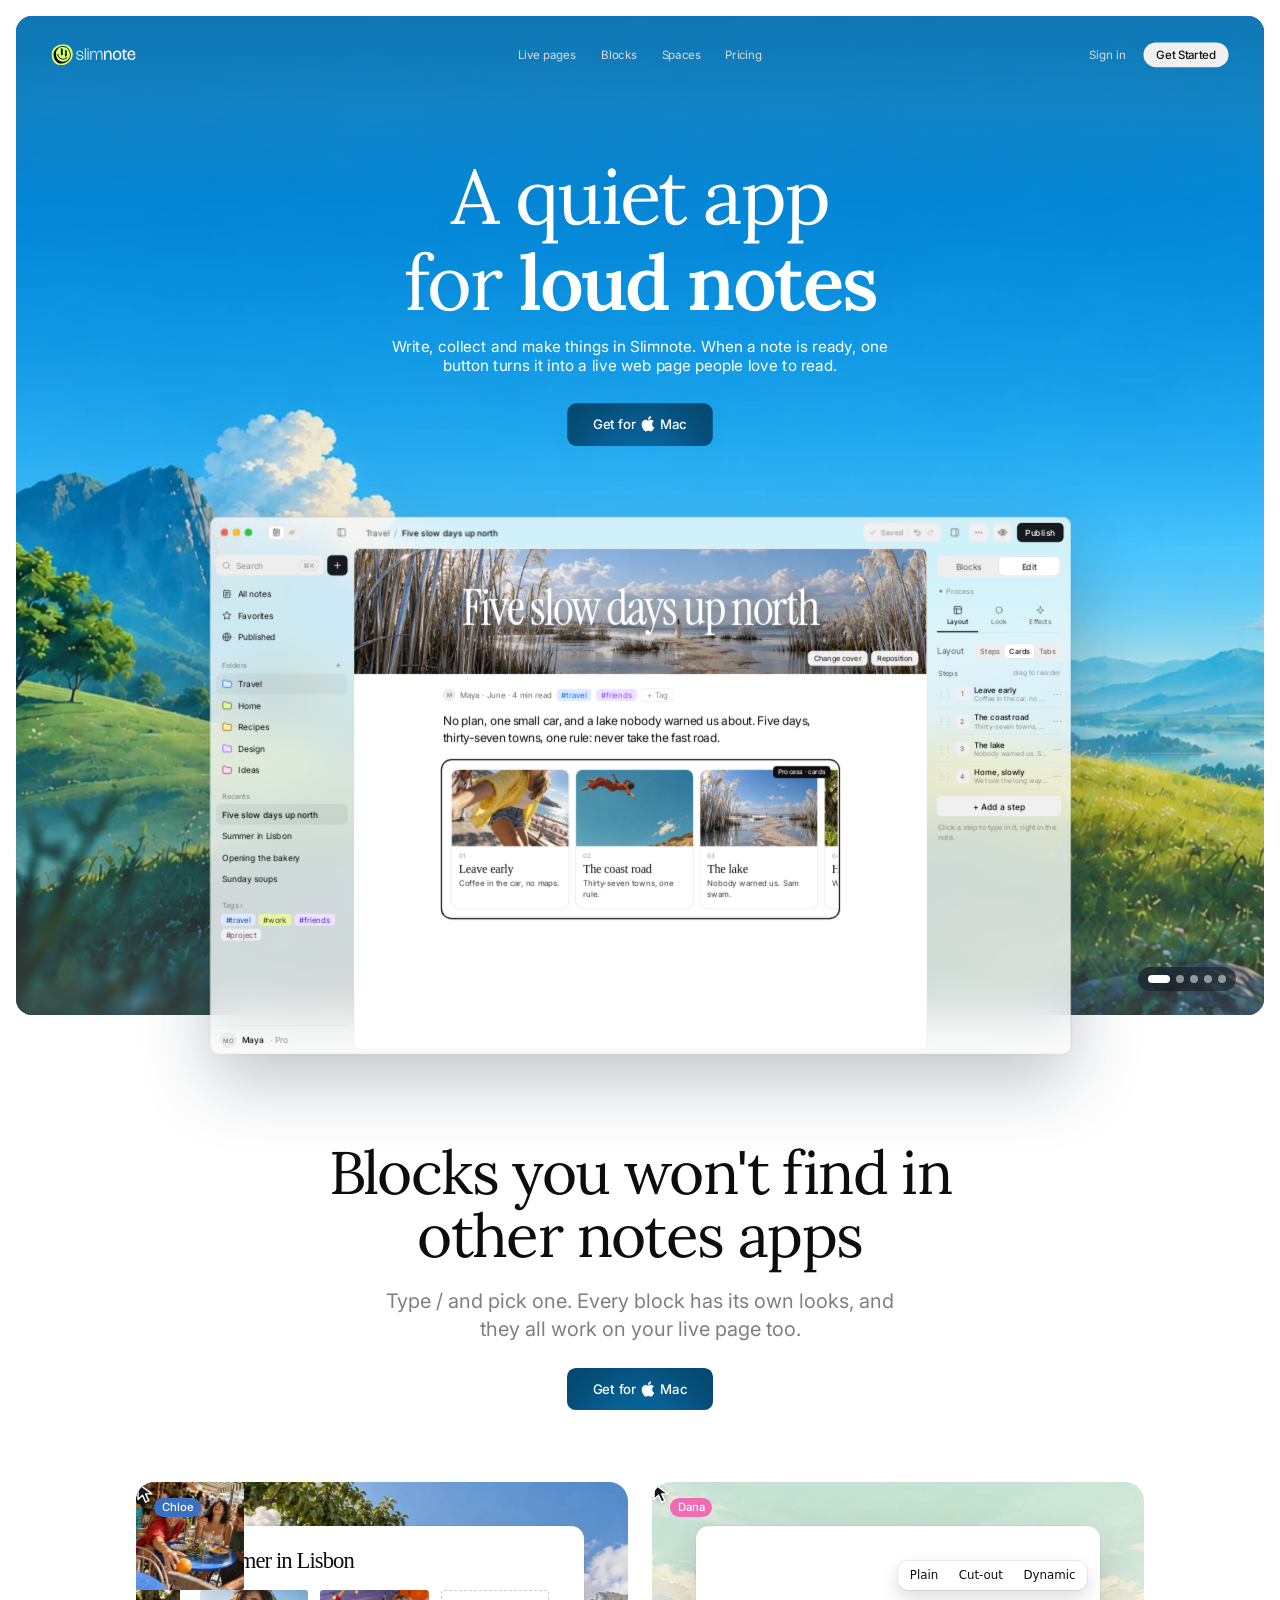
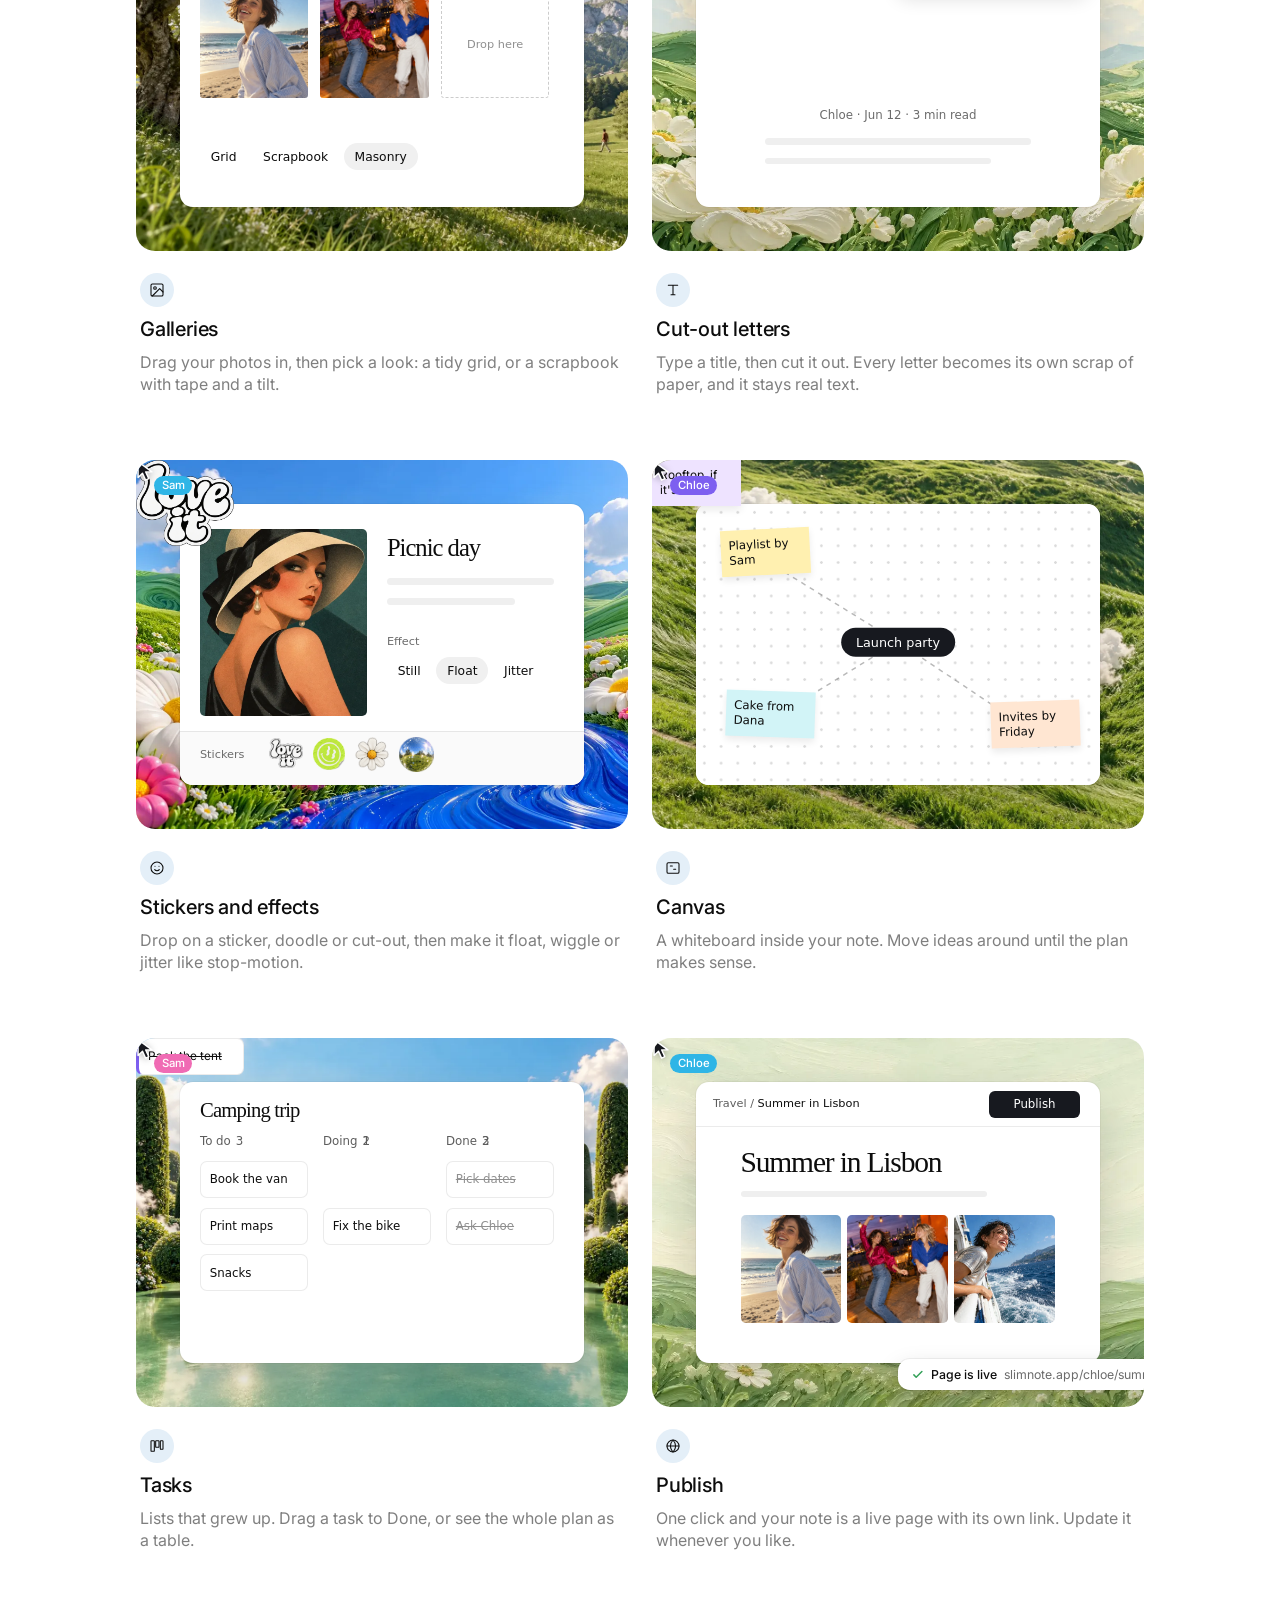
==== commit b3b8cd4b: "Hero v11 from Figma Frame 118: open menu, new landscape, blue Get for Mac button, bigger title; keep" ====
--- a/index.html
+++ b/index.html
@@ -8,7 +8,7 @@
 <link rel="icon" type="image/svg+xml" href="assets/img/slimnote-mark.svg">
 <link rel="preconnect" href="https://fonts.googleapis.com">
 <link rel="preconnect" href="https://fonts.gstatic.com" crossorigin>
-<link rel="stylesheet" href="https://fonts.googleapis.com/css2?family=Lora:wght@400;500&amp;family=Google+Sans+Flex:wght@400;500&amp;family=Instrument+Serif:ital@0;1&amp;family=Caveat:wght@400;500&amp;family=Abril+Fatface&amp;family=Bebas+Neue&amp;family=Space+Mono&amp;family=Playfair+Display:ital@1&amp;family=Inter:wght@500&amp;display=swap">
+<link rel="stylesheet" href="https://fonts.googleapis.com/css2?family=Lora:wght@400;500;600&amp;family=Google+Sans+Flex:wght@400;500&amp;family=Instrument+Serif:ital@0;1&amp;family=Caveat:wght@400;500&amp;family=Abril+Fatface&amp;family=Bebas+Neue&amp;family=Space+Mono&amp;family=Playfair+Display:ital@1&amp;family=Inter:wght@500&amp;display=swap">
 <link rel="stylesheet" href="css/site.css">
 </head>
 <body>
@@ -16,23 +16,25 @@
 
 
 <main>
-  <section class="hero hero--pill hero--fit bg-zoom" data-hero aria-label="Slimnote">
+  <section class="hero hero--pill hero--fit f118" data-hero aria-label="Slimnote">
     <div class="hero-card">
-      <img class="hero-video" src="assets/img/hero-landscape.webp" alt="" aria-hidden="true" width="1672" height="941">
-      <div class="hero-shade" aria-hidden="true"></div>
-      <div class="hero-focus" aria-hidden="true"></div>
-      <header class="nav-pill">
-        <nav class="nav-pill-inner" aria-label="Main">
-          <a class="nav-logo" href="/" aria-label="Slimnote home"><img src="assets/img/slimnote-logo.svg" alt="Slimnote" width="84" height="21"></a>
+      <div class="hero-bg" aria-hidden="true">
+        <img class="hero-video" src="assets/img/hero-landscape-2.webp" alt="" width="1672" height="941">
+        <div class="hero-shade"></div>
+        <div class="hero-topfade"></div>
+      </div>
+      <header class="nav-bar">
+        <nav class="nav-bar-inner" aria-label="Main">
+          <a class="nav-logo" href="/" aria-label="Slimnote home"><img src="assets/img/slimnote-logo-light.svg" alt="Slimnote" width="95" height="24"></a>
           <div class="nav-links">
             <a href="#pages">Live pages</a>
-            <a href="#stories">Stories</a>
+            <a href="#blocks">Blocks</a>
             <a href="#spaces">Spaces</a>
             <a href="#pricing">Pricing</a>
           </div>
           <div class="nav-right">
             <a class="nav-signin" href="https://web.slimnote.app">Sign in</a>
-            <a class="btn-quiet btn-round press" href="#get-started">Get Started</a>
+            <a class="nav-cta press" href="#get-started">Get Started</a>
           </div>
         </nav>
       </header>
@@ -40,10 +42,10 @@
       <div class="hero-content">
         <div class="hero-copy">
           <div class="hero-text">
-            <h1 class="hero-title">A quiet app<br>for loud notes</h1>
-            <p class="hero-sub">Write, collect and make things in Slimnote. When a note is ready, one button turns it into a live web page or a scroll story people love to read.</p>
-          </div>
-          <a class="btn-store press" href="#get-started">Download on the <img src="assets/img/apple-logo.png" alt="Apple" width="17" height="17"> App Store</a>
+            <h1 class="hero-title">A quiet app<br>for <b>loud notes</b></h1>
+            <p class="hero-sub">Write, collect and make things in Slimnote. When a note is ready, one button turns it into a live web page people love to read.</p>
+          </div>
+          <a class="btn-store btn-mac press" href="#get-started">Get for <img src="assets/img/apple-logo.png" alt="Apple" width="18" height="18"> Mac</a>
         </div>
 
 
@@ -724,7 +726,7 @@
   <div class="showcase-head">
     <h2 class="showcase-title" id="showcase-title">Blocks you won't find in other notes apps</h2>
     <p style="margin: 0; font-size: 20px; line-height: 1.4; color: rgba(0,0,0,0.5); max-width: 520px;">Type / and pick one. Every block has its own looks, and they all work on your live page too.</p>
-    <a class="btn-store press" href="#get-started">Get for <img src="assets/img/apple-logo.png" alt="Apple" width="17" height="17"> Mac</a>
+    <a class="btn-store btn-mac press" href="#get-started">Get for <img src="assets/img/apple-logo.png" alt="Apple" width="17" height="17"> Mac</a>
   </div>
 
   <div class="jl-grid">
--- a/css/site.css
+++ b/css/site.css
@@ -550,3 +550,46 @@
 .showcase-head .btn-store{margin-top:6px;zoom:var(--hero-k,1)}
 @media (max-width:640px){.showcase-inner{padding:72px 0 88px;gap:44px}.showcase-title{font-size:38px;letter-spacing:-1px}.showcase-head p{font-size:17px !important}}
 
+
+/* ---------------- Hero v11 = Figma Frame 118 ----------------
+   The card keeps Figma's 1408 x 1127 shape and everything inside scales with its width (--hero-k),
+   so the app window hangs a little below the card. Open menu across the top, new landscape,
+   a blue fade behind the menu, a bigger title and a blue "Get for Mac" button. */
+.f118 .hero-card{height:auto;min-height:0;aspect-ratio:1408/1127;overflow:visible;background:#2f8fd6}
+.hero-bg{position:absolute;inset:0;z-index:-1;border-radius:16px;overflow:hidden;pointer-events:none}
+.f118 .hero-video{position:absolute;left:-22.16%;top:-6.08%;width:144.32%;height:110.51%;max-width:none;inset:auto;object-fit:cover;transform:none}
+.f118 .hero-shade{background:linear-gradient(179.24deg,rgba(7,84,131,.285) .93%,rgba(51,51,51,0) 54.72%,rgba(102,102,102,.62) 110.36%)}
+.hero-topfade{position:absolute;left:0;right:0;top:0;height:calc(204px * var(--hero-k,1));background:linear-gradient(180deg,rgba(18,119,176,.8) 0%,rgba(39,141,189,.41) 50%,rgba(51,179,204,.04) 94%,rgba(51,179,204,0) 100%)}
+
+.nav-bar{position:absolute;z-index:5;top:calc(25px * var(--hero-k,1));left:50%;width:1328px;transform:translateX(-50%) scale(var(--hero-k,1));transform-origin:top center}
+.nav-bar-inner{position:relative;display:flex;align-items:center;justify-content:space-between;height:38px}
+.nav-bar .nav-logo img{display:block;width:95px;height:auto}
+.nav-bar .nav-links{position:absolute;left:50%;top:50%;transform:translate(-50%,-50%);display:flex;gap:4px}
+.nav-bar .nav-links a,.nav-bar .nav-signin{padding:8px 12px;border-radius:8px;font-family:var(--font-ui);font-size:13px;letter-spacing:-.15px;color:#dbdbdb;text-decoration:none;transition:color .15s ease,background-color .15s ease}
+.nav-bar .nav-right{display:flex;align-items:center;gap:8px}
+.nav-cta{display:inline-flex;align-items:center;height:28.5px;padding:0 14.2px;border-radius:89px;background:#f0f0f0;color:#141416;font-family:var(--font-ui);font-size:13px;font-weight:500;letter-spacing:-.13px;text-decoration:none;transition:background-color .15s ease}
+@media (hover:hover){.nav-bar .nav-links a:hover,.nav-bar .nav-signin:hover{color:#fff;background:rgba(255,255,255,.1)}.nav-cta:hover{background:#fff}}
+
+.f118.hero--pill .hero-content{padding-top:156px}
+.f118 .hero-copy{gap:30.86px}
+.f118 .hero-text{gap:12px}
+.f118 .hero-title{font-weight:400;font-size:86.4px;line-height:1.12;letter-spacing:-2.59px}
+.f118 .hero-title b{font-weight:600}
+.f118 .hero-sub{max-width:603px;font-size:17.28px;line-height:1.3}
+.f118.hero--fit .hero-content{gap:80px}
+.hero.hero--fit.f118 .app-frame{width:971px}
+
+.btn-mac{position:relative;isolation:isolate;overflow:hidden;justify-content:center;gap:3.7px;min-width:164px;height:47.24px;padding:0 20.5px;border-radius:10px;background:#06476e;font-size:14.95px;letter-spacing:-.29px}
+.btn-mac::before{content:"";position:absolute;z-index:-1;left:50%;top:5px;width:140px;height:137px;border-radius:50%;background:rgba(9,106,165,.86);filter:blur(25px);transform:translateX(-50%)}
+.btn-mac img{width:17.9px;height:17.9px}
+
+@media (max-width:760px){
+  .f118 .hero-card{aspect-ratio:auto}
+  .nav-bar{top:16px;left:12px;right:12px;width:auto;transform:none}
+  .nav-bar .nav-links{display:none}
+  .f118.hero--pill .hero-content{padding-top:92px}
+  .f118 .hero-title{font-size:42px;letter-spacing:-1.2px}
+  .f118 .hero-sub{font-size:15px}
+  .hero.hero--fit.f118 .app-frame{width:calc(100% - 24px)}
+  .f118.hero--fit .hero-content{gap:36px}
+}
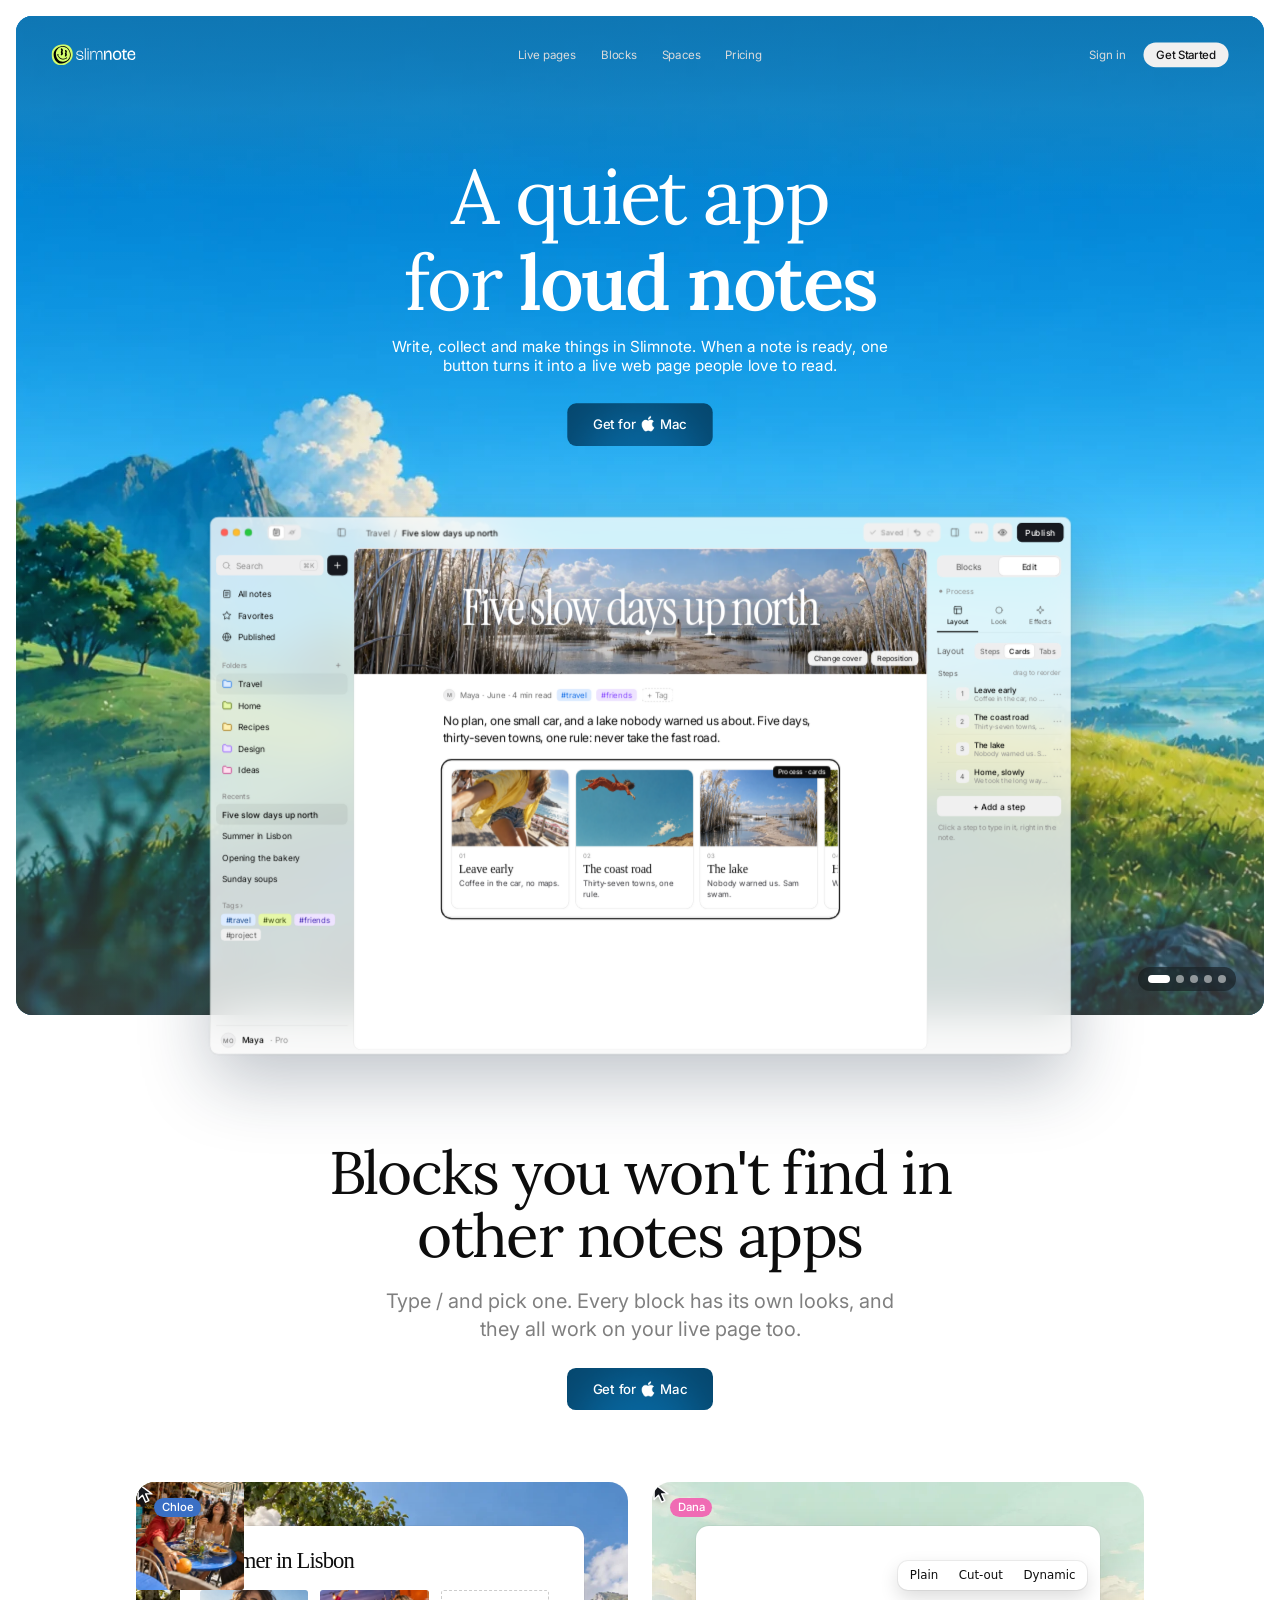
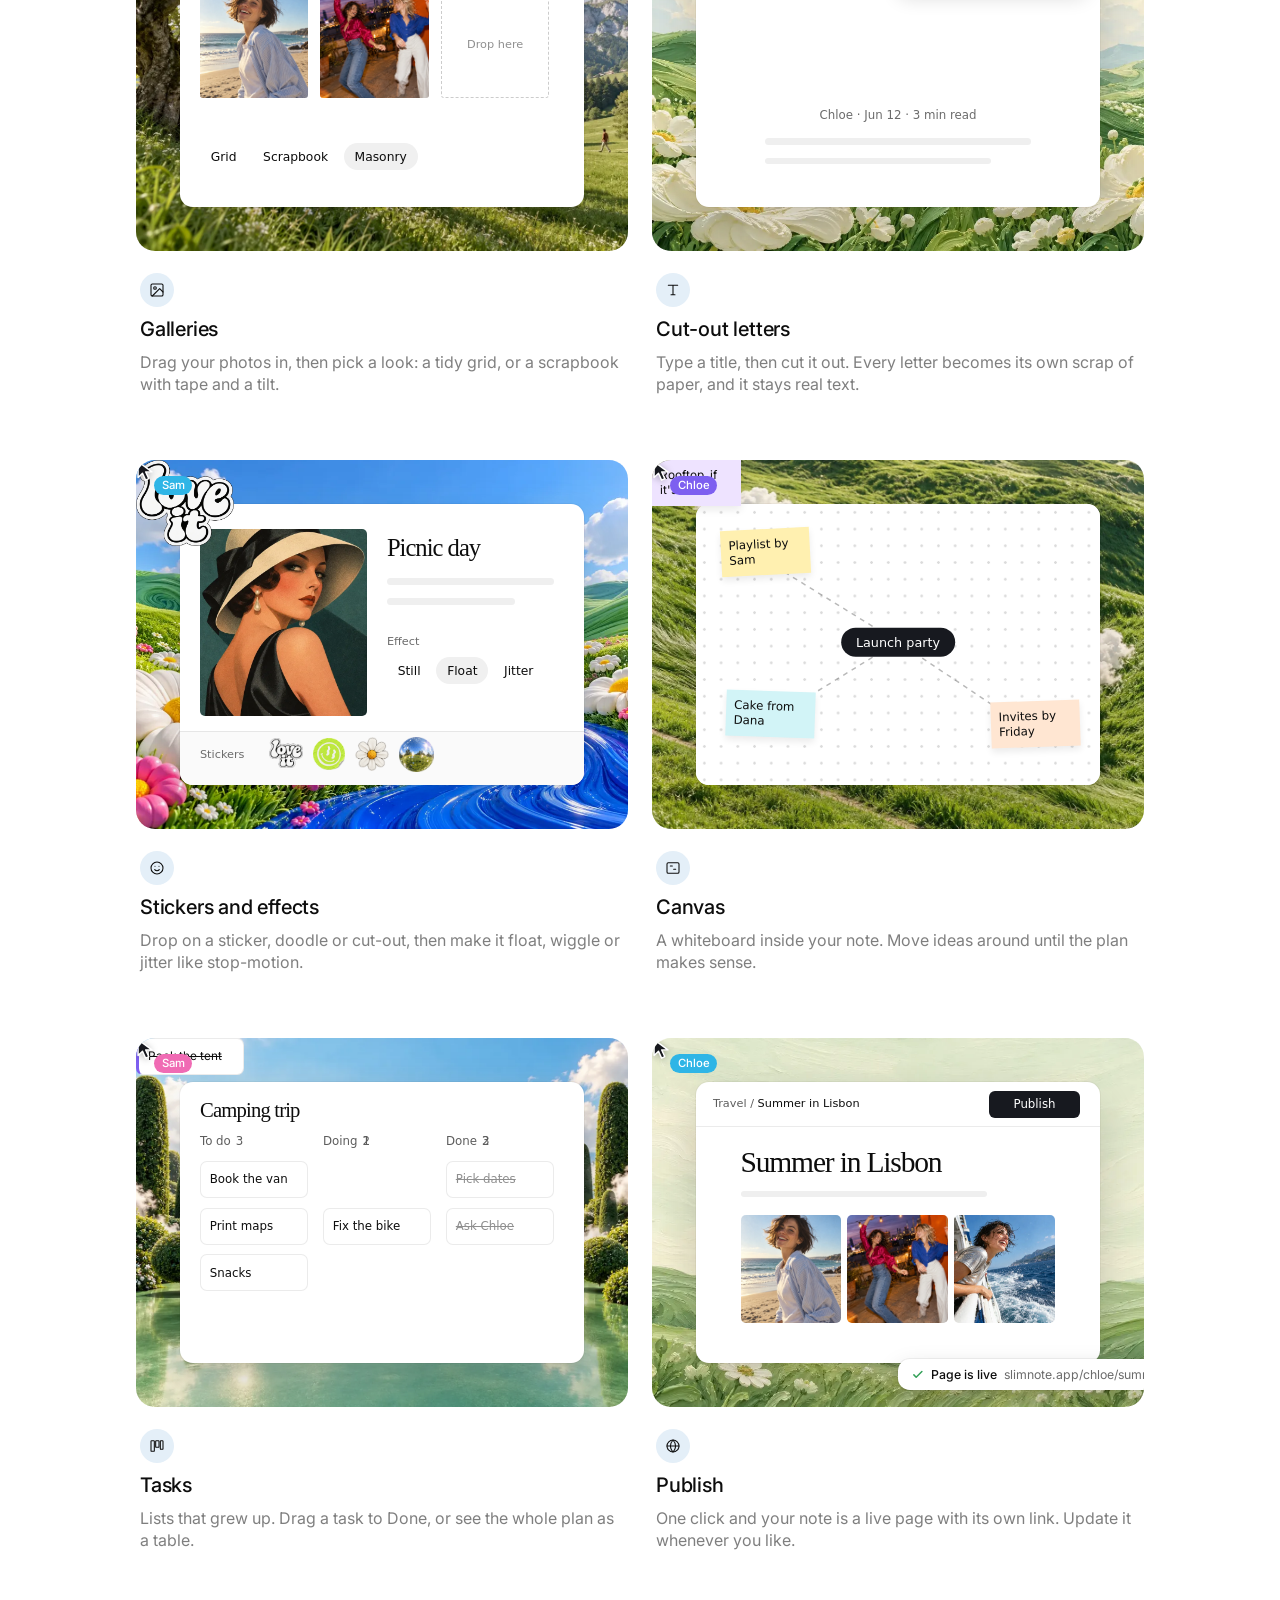
==== commit 74002c0f: "Hero: use the landscape from Figma Frame 118, placed exactly as in Figma Co-Authored-By: Claude Opus" ====
--- a/index.html
+++ b/index.html
@@ -19,7 +19,7 @@
   <section class="hero hero--pill hero--fit f118" data-hero aria-label="Slimnote">
     <div class="hero-card">
       <div class="hero-bg" aria-hidden="true">
-        <img class="hero-video" src="assets/img/hero-landscape-2.webp" alt="" width="1672" height="941">
+        <img class="hero-video" src="assets/img/hero-landscape-2.webp" alt="" width="2000" height="1162">
         <div class="hero-shade"></div>
         <div class="hero-topfade"></div>
       </div>
--- a/css/site.css
+++ b/css/site.css
@@ -557,7 +557,7 @@
    a blue fade behind the menu, a bigger title and a blue "Get for Mac" button. */
 .f118 .hero-card{height:auto;min-height:0;aspect-ratio:1408/1127;overflow:visible;background:#2f8fd6}
 .hero-bg{position:absolute;inset:0;z-index:-1;border-radius:16px;overflow:hidden;pointer-events:none}
-.f118 .hero-video{position:absolute;left:-22.16%;top:-6.08%;width:144.32%;height:110.51%;max-width:none;inset:auto;object-fit:cover;transform:none}
+.f118 .hero-video{position:absolute;left:-22.16%;top:-6.08%;width:144.32%;height:110.51%;max-width:none;inset:auto;object-fit:fill;transform:none}
 .f118 .hero-shade{background:linear-gradient(179.24deg,rgba(7,84,131,.285) .93%,rgba(51,51,51,0) 54.72%,rgba(102,102,102,.62) 110.36%)}
 .hero-topfade{position:absolute;left:0;right:0;top:0;height:calc(204px * var(--hero-k,1));background:linear-gradient(180deg,rgba(18,119,176,.8) 0%,rgba(39,141,189,.41) 50%,rgba(51,179,204,.04) 94%,rgba(51,179,204,0) 100%)}
 
